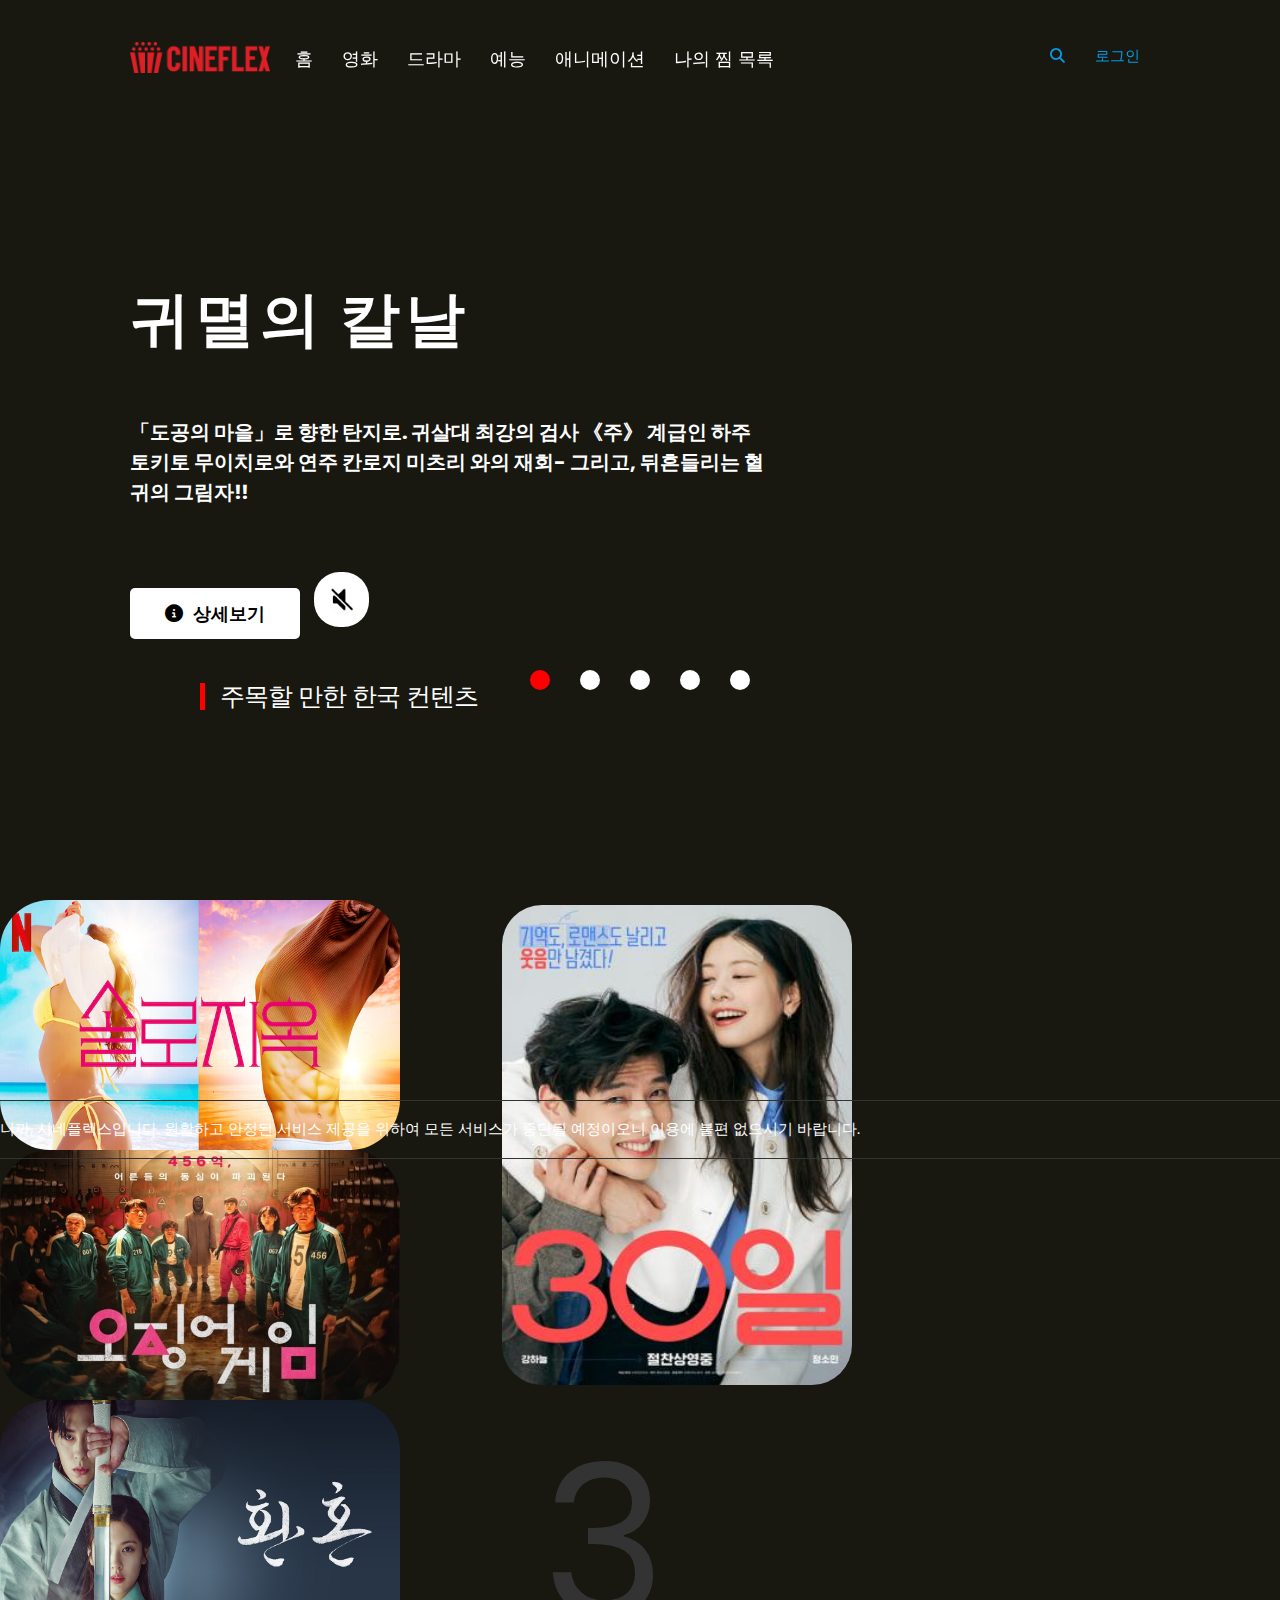
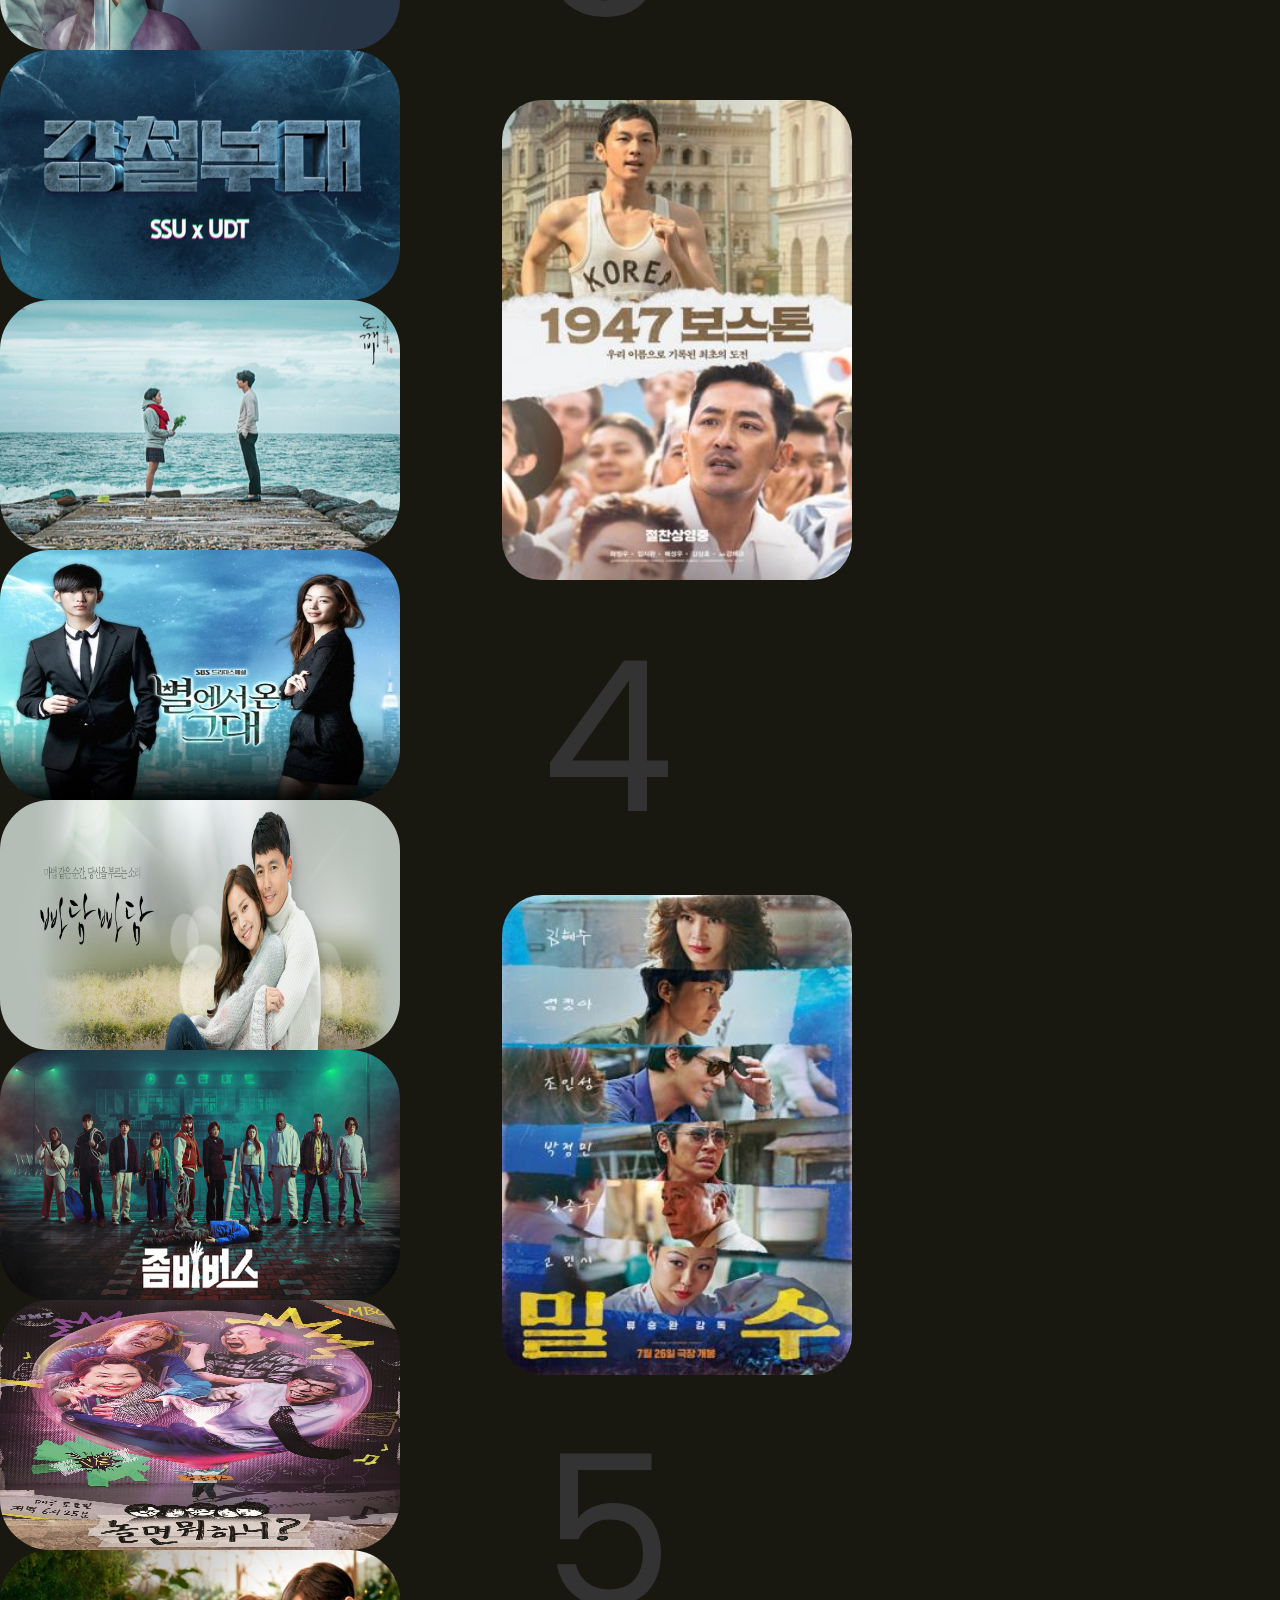
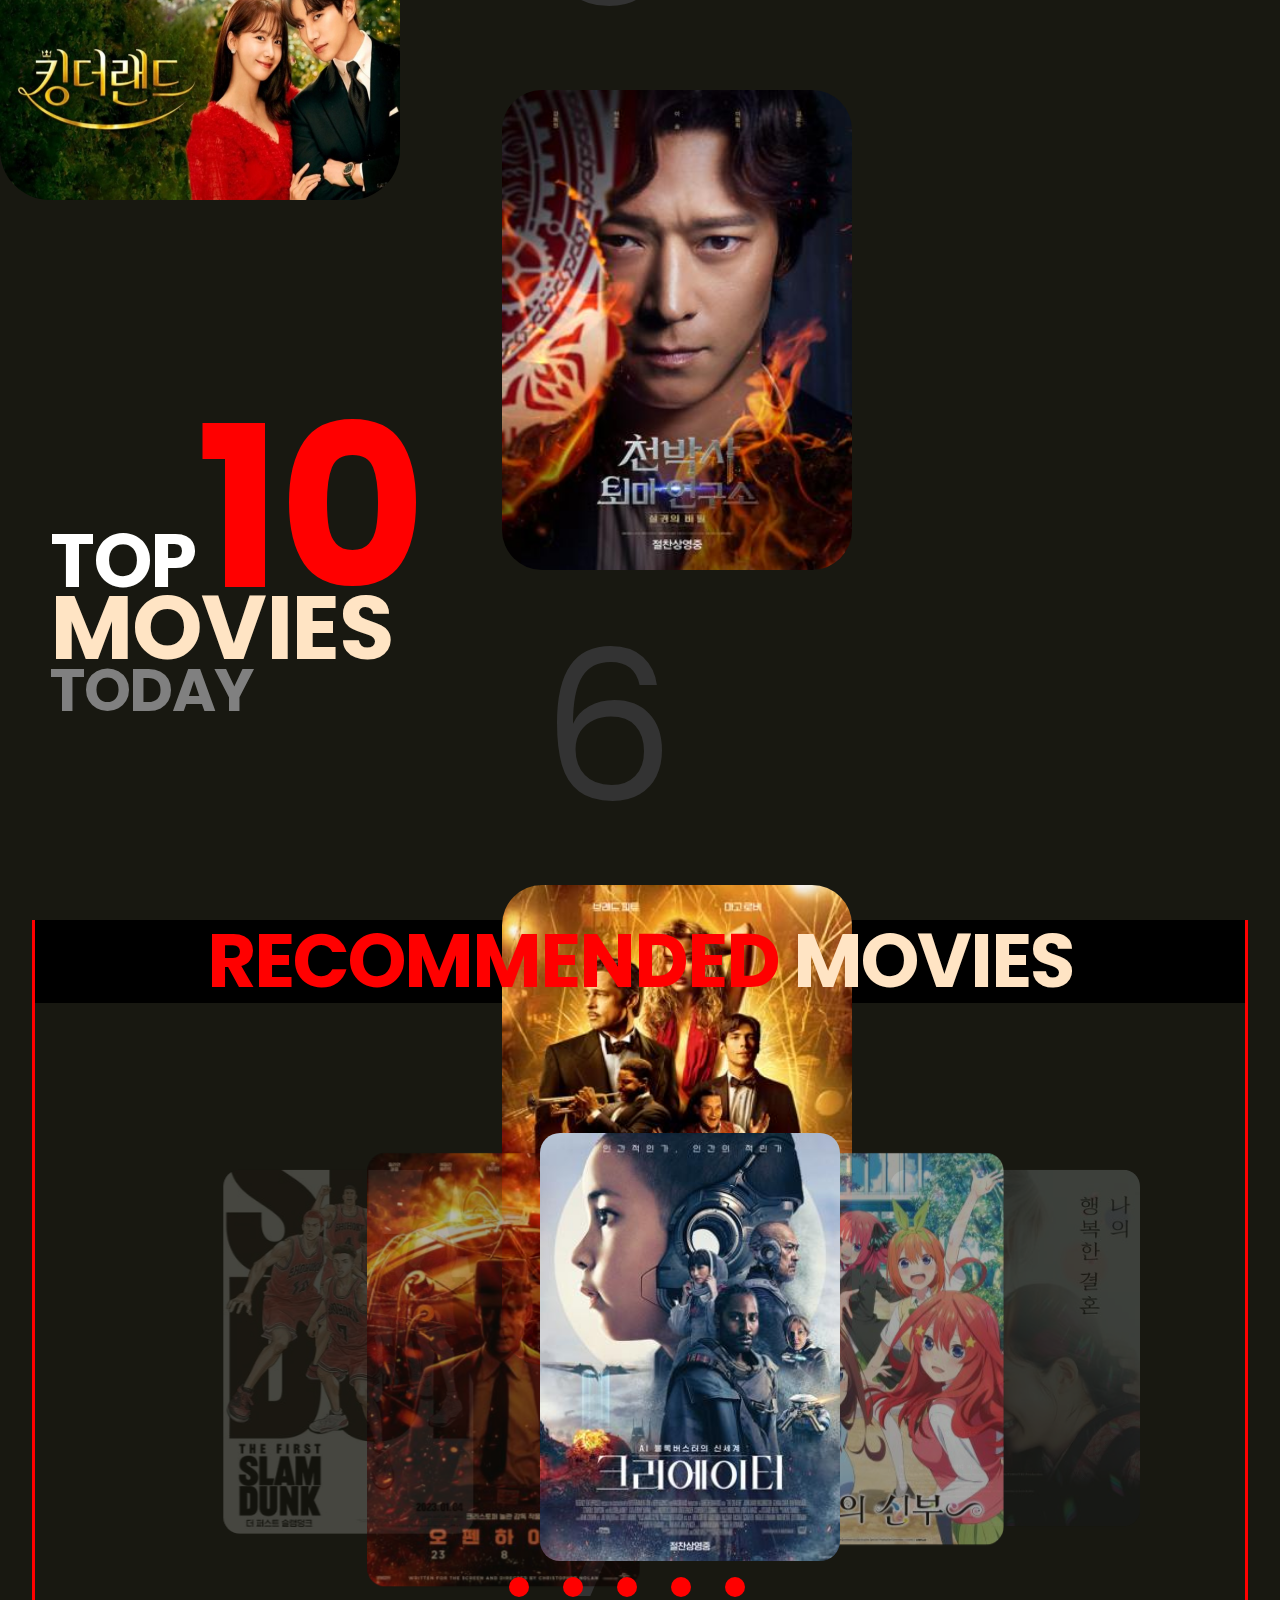
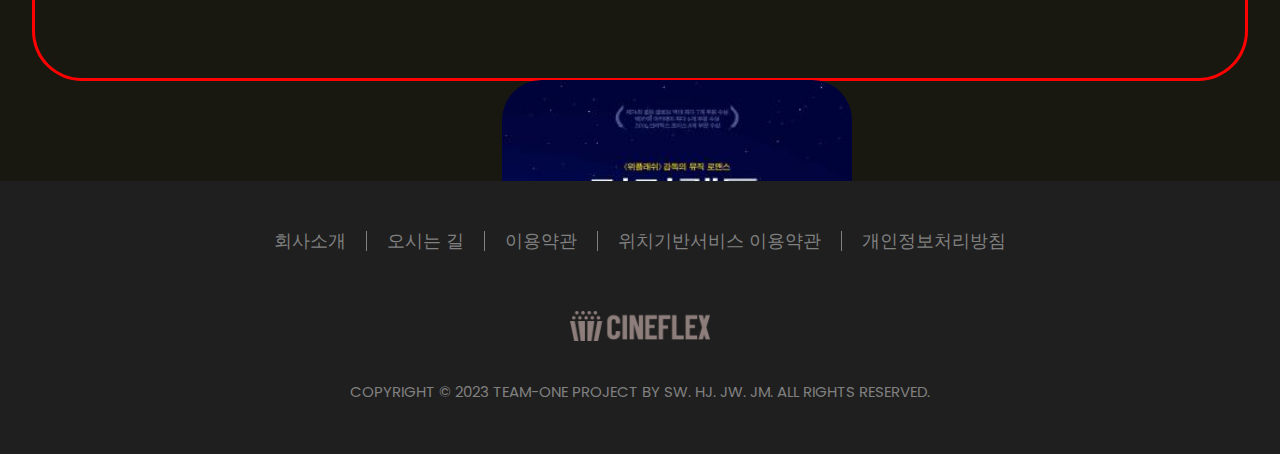
==== index.html @ b1761c96 "result" ====
<!DOCTYPE html>
<html>
  <head>
    <meta charset="UTF-8" />
    <meta name="viewport" content="width = device-width, initial-scale = 1.0" />
    <meta http-equiv="X-UA-Compatible" content="ie=edge" />
    <title>CINEFLEX</title>
    <!-- jQuery 오픈소스 -->
    <script src="./script/jquery-3.7.0.min.js"></script>
    <!-- 검색 스크립트 -->
    <script src="./script/scriptForsearch.js"></script>
    <!-- 모달창 스크립트 -->
    <script src="./script/modal.js"></script>
    <!-- 헤더 nav, video, slide 스크립트 -->
    <script src="./js/slide.js"></script>
    <!-- 찜목록 스크립트 -->
    <script src="./script/ggimpublic.js"></script>
    <!-- 로그인 스크립트 -->
    <script src="./js/login.js"></script>
    <!-- 파피콘 아이콘 -->
    <link rel="manifest" href="./json/manifest.json">
    <link rel="icon" type="image/png" sizes="16x16" href="./images/favicon/favicon-16x16.png">
    <link rel="stylesheet" href="./css/base.css" />
    <link rel="stylesheet" href="./css/layout.css" />
    <link rel="stylesheet" href="./css/header.css" />
    <link rel="stylesheet" href="./css/login.css" />
    <link rel="stylesheet" href="./css/main.css" />
    <link rel="stylesheet" href="./css/footer.css" />
    <link rel="stylesheet" href="./css/modal.css" />
    <link rel="stylesheet" href="./css/searchcss.css" />
    <link rel="stylesheet" href="./css/mobilenav.css" />

    <!-- Top 10 영화 관련 swiper 라이브러리 오픈소스 -->
    <link rel="stylesheet" href="https://cdn.jsdelivr.net/npm/swiper@10/swiper-bundle.min.css" />
    <!-- 추천영화 관련 라이브러리 오픈소스 -->
    <link rel="stylesheet" href="https://cdnjs.cloudflare.com/ajax/libs/materialize/1.0.0/css/materialize.min.css" />
    <!-- 폰트어썸 오픈소스 -->
    <link rel="stylesheet" href="https://cdnjs.cloudflare.com/ajax/libs/font-awesome/6.4.2/css/all.min.css" />
    <link rel="stylesheet" href="https://cdnjs.cloudflare.com/ajax/libs/font-awesome/6.4.2/css/fontawesome.min.css" />
    <script defer src="./js/fetch.js"></script>
    
  </head>

  <body>
    <!--// 전체 콘텐츠 시작 -->
    <div id="wrap">
      <!--// (정미작업) 로그인 시작 -->
      <div id="loginWrap">
        <div id="bgs"><!-- 콘텐츠를 가려주는 반투명용 div --></div>
        <!--// 로그인 모달창 시작 -->
        <div id="modalWrapping">
          <button class="loginClose" onClick="login_close()">X</button>
          <div id="memberLogin">
            <!--// 로그인폼 영역 시작 -->
            <form onsubmit="login(); return false">
              <fieldset>
                <img src="./images/logo.png" alt="logo" />
                <h2>Login</h2>
                <div class="input-box">
                  <span class="icon"><ion-icon name="person"></ion-icon></span>
                  <input type="text" required placeholder="" id="userId" />
                  <label for="userId">아이디를 입력하세요</label>
                </div>
                <div class="input-box">
                  <span class="icon"><ion-icon name="lock-closed"></ion-icon></span>
                  <input type="password" required placeholder="" id="userPw" />
                  <label for="userPw">비밀번호를 입력하세요</label>
                </div>
                <button type="submit">로그인</button>
              </fieldset>
            </form>
            <!-- 포그인폼 영역 종료 //-->
          </div>
          <!-- 아이콘 오픈소스 링크 -->
          <script type="module" src="https://unpkg.com/ionicons@7.1.0/dist/ionicons/ionicons.esm.js"></script>
          <script nomodule src="https://unpkg.com/ionicons@7.1.0/dist/ionicons/ionicons.js"></script>
        </div>
        <!-- 로그인 모달창 종료 //-->
      </div>
      <!-- (정미작업) 로그인 종료 //-->

      <!--// (하진작업) 헤더 영역 시작 -->
      <header style="position: fixed">
        <!--// 로고 시작 -->
        <h1 class="brand2"><img src="./images/logo.png"/></h1>
        <!--// 로고 종료 -->
        <div class="menu-btn"></div>
        <div class="navigation">
          <div class="navigation-items">
            <a href="./index.html" class="navi-item">홈</a>
            <a href="./search.html?movieClick=movie" class="navi-item">영화</a>
            <a href="./search.html?movieClick=drama" class="navi-item">드라마</a>
            <a href="./search.html?movieClick=entertainment" class="navi-item">예능</a>
            <a href="./search.html?movieClick=ani" class="navi-item">애니메이션</a>
            <a href="./ggim.html" class="my_ggimList">나의 찜 목록</a>
          </div>
          <!--// 인포 메뉴 시작 -->
          <div class="menu">
            <div class="menu-item">
              <a href="./search.html"><i class="fa-solid fa-magnifying-glass"></i></a>
            </div>
            <div class="menu-item">
              <a href="#" onClick="show()" title="로그인" id="log">로그인</a>
            </div>
          </div>
          <!--// 인포 메뉴 종료 -->
        </div>
      </header>
      <!-- (하진작업) 헤더 영역 종료 //-->

      <!--// (하진작업) 메인 영역 시작 -->
      <!-- 태블릿 이하 메인 영역 시작 -->
      <div class="p_main_index">
        <img
          src="https://image.aladin.co.kr/product/28612/10/letslook/K292835851_t13.jpg"
          alt="귀멸의 칼날"
          class="p_main_img"
        />
        <h1 class="p_main_font">귀멸의 칼날</h1>
        <a href="#" class="p_main_button1"
          ><i class="fa-solid fa-plus"></i>찜 하기</a
        >
        <a href="#" class="p_main_button2"
          ><i class="fa-solid fa-circle-info"></i>상세정보</a
        >
        <!-- 태블릿 이하 메인 영역 끝 -->
      </div>
      <section class="home">
        <div class="video-container">
          <video class="video-slide active" src="./video/video1.mp4" autoplay muted loop></video>
          <video class="video-slide" src="./video/video2.mp4" autoplay muted loop></video>
          <video class="video-slide" src="./video/video3.mp4" autoplay muted loop></video>
          <video class="video-slide" src="./video/video4.mp4" autoplay muted loop></video>
          <video class="video-slide" src="./video/video5.mp4" autoplay muted loop></video>
          <div class="content active modal_button" value="귀멸의 칼날">
            <h1>귀멸의 칼날</h1>
            <p>「도공의 마을」로 향한 탄지로. 귀살대 최강의 검사 《주》 계급인 하주 토키토 무이치로와 연주 칸로지 미츠리 와의 재회- 그리고, 뒤흔들리는 혈귀의 그림자!!</p>
            <a href="#" onClick="return false;"><i class="fa-solid fa-circle-info"></i>상세보기</a>
          </div>
          <div class="content modal_button" value="데블스플랜">
            <h1>데블스플랜</h1>
            <p>변호사, 의사, 과학 유튜버, 프로 게이머, 배우 등 다양한 직업군의 12인의 플레이어가 7일간 합숙하며 최고의 브레인을 가리는 두뇌 서바이벌 게임 예능</p>
            <a href="#" onClick="return false;"><i class="fa-solid fa-circle-info"></i>상세보기</a>
          </div>
          <div class="content modal_button" value="어벤져스 엔드게임">
            <h1>어벤져스 엔드게임</h1>
            <p>인피니티 워 이후 절반만 살아남은 지구 마지막 희망이 된 어벤져스 먼저 떠난 그들을 위해 모든 것을 걸었다! 위대한 어벤져스 운명을 바꿀 최후의 전쟁이 펼쳐진다!</p>
            <a href="#" onClick="return false;"><i class="fa-solid fa-circle-info"></i>상세보기</a>
          </div>
          <div class="content modal_button" value="너의 시간 속으로">
            <h1>너의 시간 속으로</h1>
            <p>1년 전 세상을 떠난 남자친구를 그리워하던 준희가 운명처럼 1998년으로 타임슬립해 남자친구와 똑같이 생긴 시헌과 친구 인규를 만나고 겪게 되는 미스터리 로맨스</p>
            <a href="#" onClick="return false;"><i class="fa-solid fa-circle-info"></i>상세보기</a>
          </div>
          <div class="content modal_button" value="너의 이름은">
            <h1>너의 이름은</h1>
            <p>아직 만난 적 없는 너를, 찾고 있어 천년 만에 다가오는 혜성 기적이 시작된다 도쿄에 사는 소년 ‘타키’와 시골에 사는 소녀 ‘미츠하’는 서로의 몸이 뒤바뀌는 신기한 꿈을 꾼다</p>
            <a href="#" onClick="return false;"><i class="fa-solid fa-circle-info"></i>상세보기</a>
          </div>
          <div class="slider-navigation">
            <div class="nav-btn active"></div>
            <div class="nav-btn"></div>
            <div class="nav-btn"></div>
            <div class="nav-btn"></div>
            <div class="nav-btn"></div>
          </div>
        </div>
      </section>
      <!-- 헤더 하단 콘텐츠 소개 슬라이드 영역 추가 10-18 by HJ -->
      <div class="K_title"><h5>주목할 만한 한국 컨텐츠</h5></div>
      <swiper-container class="mySwipers" slides-per-view="4" centered-slides="true" space-between="50" pagination="true" pagination-type="fraction" navigation="true">
        <swiper-slide class="another-slide modal_button" value="솔로지옥"
          ><a href="#" onClick="return false;"><img src="./images/slide1.jpg" alt="koreanContents" class="kcontents modal_button" /></a
        ></swiper-slide>
        <swiper-slide class="another-slide modal_button" value="오징어 게임"
          ><a href="#" onClick="return false;"><img src="./images/slide2.jpg" alt="koreanContents" class="kcontents modal_button" /></a
        ></swiper-slide>
        <swiper-slide class="another-slide modal_button" value="환혼"
          ><a href="#" onClick="return false;"><img src="./images/slide3.jpg" alt="koreanContents" class="kcontents modal_button" /></a
        ></swiper-slide>
        <swiper-slide class="another-slide modal_button" value="강철부대"
          ><a href="#" onClick="return false;"><img src="./images/slide4.jpg" alt="koreanContents" class="kcontents modal_button" /></a
        ></swiper-slide>
        <swiper-slide class="another-slide modal_button" value="도깨비"
          ><a href="#" onClick="return false;"><img src="./images/slide5.jpg" alt="koreanContents" class="kcontents modal_button" /></a
        ></swiper-slide>
        <swiper-slide class="another-slide modal_button" value="별에서 온 그대"
          ><a href="#" onClick="return false;"><img src="./images/slide6.jpg" alt="koreanContents" class="kcontents modal_button" /></a
        ></swiper-slide>
        <swiper-slide class="another-slide modal_button" value="빠담빠담"
          ><a href="#" onClick="return false;"><img src="./images/slide7.png" alt="koreanContents" class="kcontents modal_button" /></a
        ></swiper-slide>
        <swiper-slide class="another-slide modal_button" value="좀비버스"
          ><a href="#" onClick="return false;"><img src="./images/slide8.jpg" alt="koreanContents" class="kcontents modal_button" /></a
        ></swiper-slide>
        <swiper-slide class="another-slide modal_button" value="놀면 뭐하니?"
          ><a href="#" onClick="return false;"><img src="./images/slide9.jpg" alt="koreanContents" class="kcontents modal_button" /></a
        ></swiper-slide>
        <swiper-slide class="another-slide modal_button" value="킹더랜드"
          ><a href="#" onClick="return false;"><img src="./images/slide10.jpg" alt="koreanContents" class="kcontents modal_button" /></a
        ></swiper-slide>
      </swiper-container>
      <script src="https://cdn.jsdelivr.net/npm/swiper@10/swiper-element-bundle.min.js"></script>
      <!-- (하진작업) 메인 영역 종료 //-->

      <!--// (정미작업) 롤링 뉴스 영역 시작 -->
      <div id="article">
        <p class="para" id="para1">
          <span>안녕하십니까, 시네플렉스입니다. 원활하고 안정된 서비스 제공을 위하여 모든 서비스가 중단될 예정이오니 이용에 불편 없으시기 바랍니다.</a>
        </p>
      </div>
      <script src="./js/article.js"></script>
      <!--// (정미작업) 롤링 뉴스 영역 종료 -->
      
      <div id="contents">
        <!--// (정미작업) Top 10 영화 영역 시작 -->
        <div id="top_title">
          <p>TOP<span>10</span></p>
          <p>MOVIES</p>
          <p>TODAY</p>
        </div>
        <swiper-container class="mySwiper" slides-per-view="3" autoplay-delay="3000">
          <span>1</span><swiper-slide class="topten1"></swiper-slide>  
          <span>2</span><swiper-slide class="topten2"></swiper-slide>  
          <span>3</span><swiper-slide class="topten3"></swiper-slide>  
          <span>4</span><swiper-slide class="topten4"></swiper-slide>  
          <span>5</span><swiper-slide class="topten5"></swiper-slide>  
          <span>6</span><swiper-slide class="topten6"></swiper-slide>  
          <span>7</span><swiper-slide class="topten7"></swiper-slide>  
          <span>8</span><swiper-slide class="topten8"></swiper-slide>  
          <span>9</span><swiper-slide class="topten9"></swiper-slide>  
          <span>10</span><swiper-slide class="topten10"></swiper-slide>
          <swiper-slide></swiper-slide> 
        </swiper-container>
        <!--//Top 10 영화 스크립트 링크 시작 -->
        <script src="https://cdn.jsdelivr.net/npm/swiper@10/swiper-bundle.min.js"></script>
        <script src="https://cdn.jsdelivr.net/npm/swiper@10/swiper-element-bundle.min.js"></script>
        <!--Top 10 영화 스크립트 링크 종료 //-->
      </div>
      <div id="clear"></div>
      <!-- (정미작업) Top 10 영화 영역 종료 //-->


      <!-- ------------------------------------------------------------모달시작  10-19 추가--------------------------------------------->

      <div id="modal_bg">
        <div id="modalWrap">
          <!--모달 렙 -->
          <!-- 모달 x버튼 -->
          <button class="modal_close">X</button>

          <div id="modaled_info">
            <!-- 해당하는 모달창    -->
          </div>

          <div id="info_list_wrap">
            <!-- 리스트  -->
            <ul id="info_list">
              <li><button value="1">회차</button></li>
              <li><button value="2">코맨트</button></li>
              <li><button value="3">관련 콘텐츠</button></li>
            </ul>
            <div class="clear"></div>
          </div>

          <!-------------------------------- 클릭하면 보여지는 색션들 ----------------------------->

          <div id="movieRoundList_wrap" class="modal_section">
            <!-- 동적으로 보여질 회차  classs는 movieRondList-->
            <div class="movieRondList"></div>
          </div>

          <div id="ipb" class="modal_section">
            <!-- 코맨트창 -->
            <div id="commentSection"></div>
            <div id="modalInputBox">
              <input type="text" id="commentInput" placeholder="감상평을 남겨주세요." class="input" />
              <button class="ipBtn" onclick="addComment()">입력</button>
            </div>
          </div>

          <div id="rel_contents" class="modal_section">
            <!-- 관련 콘텐츠추가 -->
          </div>

          <div class="clear"></div>
          <!-- <div id="plus_wrap"><button id="plus_button">v</button></div> -->
        </div>
        <!----------------------------- 클릭하면 보여지는 색션들 ----------------------------->
      </div>

      <!--------------------------------------------------------------------- 모달끝 -------------------------------------------->



      <!--// (정미작업) 추천영화 영역 시작 -->
      <div id="contents2">
        <div id="recomm">
          <div id="recommWrap">
            <h1>RECOMMENDED <span>MOVIES</span></h1>
            <div class="carousel">
              <a class="carousel-item modal_button" href="#" onClick="return false;" value="크리에이터" ><img src="./images/contents/top15.jpg" alt="recommended01" /></a>
              <a class="carousel-item modal_button" href="#" onClick="return false;" value="5등의 신부"><img src="./images/contents/top12.jpg" alt="recommended02" /></a>
              <a class="carousel-item modal_button" href="#" onClick="return false;" value="나의 행복한 결혼식"><img src="./images/contents/top13.jpg" alt="recommended03" /></a>
              <a class="carousel-item modal_button" href="#" onClick="return false;" value="슬램 덩크"><img src="./images/contents/top14.jpg" alt="recommended04" /></a>
              <a class="carousel-item modal_button" href="#" onClick="return false;" value="오펜하이머"><img src="./images/contents/top30.jpg" alt="recommended05" /></a>
            </div>
          </div>
        </div>
        <!--// 추천영화 스크립트 링크 시작 -->
        <script src="https://cdnjs.cloudflare.com/ajax/libs/jquery/3.7.1/jquery.min.js"></script>
        <script src="https://cdnjs.cloudflare.com/ajax/libs/materialize/1.0.0/js/materialize.min.js"></script>
        <script src="./js/carousel.js"></script>
        <!-- (정미작업) 추천영화 영역 종료 //-->
      </div>

      <!--// (정미작업) 푸터 영역 시작 -->
      <footer>
        <div>
          <ul>
            <li><a href="./companyinfo.html">회사소개</a></li>
            <li><a href="./map.html">오시는 길</a></li>
            <li><a href="./terms.html">이용약관</a></li>
            <li><a href="./lcinfo.html">위치기반서비스 이용약관</a></li>
            <li><a href="./privacy.html">개인정보처리방침</a></li>
            <li><a href="./sitemap.html">사이트맵</a></li>
          </ul>
        </div>
        <h1><img src="./images/logo_g.png" alt="logo" class="logo_g" /></h1>
        <p class="copyright">COPYRIGHT &copy; 2023 TEAM-ONE PROJECT BY SW. HJ. JW. JM. ALL RIGHTS RESERVED.</p>
      </footer>
      <!-- (정미작업) 푸터 영역 종료 //-->
    </div>
    <!-- // 전체 콘텐츠 종료 -->
    <!-- 모바일 네비 -->
    <div id="mobile_nav_wrap">
      <ul>
        <li><a href="./search.html?movieClick=movie">영화</a></li>
        <li><a href="./search.html?movieClick=drama">드라마</a></li>
        <li>
          <a href="./index.html"><i class="fa-solid fa-house"></i></a>
        </li>
        <li><a href="./search.html?movieClick=ani">애니메이션</a></li>
        <li><a href="./search.html?movieClick=entertaiment">예능</a></li>
      </ul>
      <div class="m_clear"></div>
    </div>
    <!-- 모바일 네비 -->

  </body>
</html>
---- css/base.css ----
/*############################################################
* 기본 css
* @author TEAM-ONE BY 정미
* 2023.10.11 ~
############################################################*/

/*여백초기화*/
* {
  margin: 0;
  padding: 0;
}

/*기본불릿없앰*/
ul li,
ol li {
  list-style: none;
}

/*폼관련스타일*/
fieldset {
  border: none 0;
}

legend {
  display: none;
}

/*기본스타일*/
body {
  font-size: 15px;
  font-family: Verdana, Geneva, Tahoma, sans-serif;
  background-color: #181811;
  color: white;
  overflow-x: hidden; /* 10.19 수정 (index 주목할 만한 한국 콘텐츠 스크롤 생기는 것 x */
}

a,
a:hover,
a:visited,
a:active {
  text-decoration: none;
  color: white;
}
---- css/layout.css ----
/*############################################################
* 레이아웃 css
* @author TEAM-ONE BY 정미
* 2023.10.11 ~
############################################################*/
@media (max-width: 399px) {
  div#wrap {
    display: block;
    width: 100%;
    overflow: hidden;
  }

  div#wrap header {
    display: flex;
    justify-content: space-between;
    align-items: center;
  }

  /* Article 영역 (롤링 뉴스) */
  div#wrap div#article {
    display: none;
  }
  /*  div#wrap div#article {
    position: absolute;
    top: 1100px;
    width: 100%;
    border-top: 1px solid #333;
    border-bottom: 1px solid #333;
    padding: 17px 15px;
    overflow: hidden;
  }
  div#wrap div#article .para {
    white-space: nowrap;
    clear: both;
    float: left;
  }

  div#wrap div#article .para a,
  a.articale_link {
    padding-top: 25px;
    padding-bottom: 5px;
    text-decoration: none;
    font-size: 1.5em;
  }
  div#wrap div#article span {
    color: #fff;
  } */

  /** Contents 영역 **/
  /* top 10 movie 영역 */
  /*   div#wrap div#contents {
    display: flex;
    justify-content: space-between;
    align-items: center;
    max-height: 300px;
  } */
  div#wrap div#contents {
    display: none;
  }

  /** Footer 영역(전체) **/
  div#wrap footer {
    position: relative;
    width: 100%;
    height: auto;
    padding: 20px;
    margin-top: 20px;
    background-color: #1f1f1f;
    text-align: center;
  }

  /* search.html 푸터 영역 */
  div#wrap footer.search {
    position: relative;
    width: 100%;
    height: auto;
    padding: 30px;
    margin-top: 0px;
    background-color: #1f1f1f;
    text-align: center;
  }
}
@media (min-width: 400px) and (max-width: 767px) {
  div#wrap {
    display: block;
    width: 100%;
    overflow: hidden;
  }

  div#wrap header {
    display: flex;
    justify-content: space-between;
    align-items: center;
  }

  /* Article 영역 (롤링 뉴스) */
  div#wrap div#article {
    display: none;
  }

  /* div#wrap div#article {
    position: absolute;
    top: 1100px;
    width: 100%;
    border-top: 1px solid #333;
    border-bottom: 1px solid #333;
    padding: 17px 15px;
    overflow: hidden;
  }
  div#wrap div#article .para {
    white-space: nowrap;
    clear: both;
    float: left;
  }

  div#wrap div#article .para a,
  a.articale_link {
    padding-top: 25px;
    padding-bottom: 5px;
    text-decoration: none;
    font-size: 1.5em;
  }
  div#wrap div#article span {
    color: #fff;
  } */

  /** Contents 영역 **/
  /* top 10 movie 영역 */
  div#wrap div#contents {
    display: flex;
    justify-content: space-between;
    align-items: center;
    max-height: 400px;
  }

  /** Footer 영역(전체) **/
  div#wrap footer {
    position: relative;
    width: 100%;
    height: auto;
    padding: 20px;
    margin-top: 30px;
    background-color: #1f1f1f;
    text-align: center;
  }

  /* search.html 푸터 영역 */
  div#wrap footer.search {
    position: relative;
    width: 100%;
    height: auto;
    padding: 50px;
    margin-top: 0px;
    background-color: #1f1f1f;
    text-align: center;
  }
}
@media (min-width: 768px) {
  div#wrap {
    display: block;
    width: 100%;
    overflow: hidden;
  }

  div#wrap header {
    display: flex;
    justify-content: space-between;
    align-items: center;
  }

  /* Article 영역 (롤링 뉴스) */
  div#wrap div#article {
    position: absolute;
    top: 1100px;
    width: 100%;
    border-top: 1px solid #333;
    border-bottom: 1px solid #333;
    padding: 17px 15px;
    overflow: hidden;
  }
  div#wrap div#article .para {
    white-space: nowrap;
    clear: both;
    float: left;
  }

  div#wrap div#article .para a,
  a.articale_link {
    padding-top: 25px;
    padding-bottom: 5px;
    text-decoration: none;
    font-size: 1.5em;
  }
  div#wrap div#article span {
    color: #fff;
  }

  /** Contents 영역 **/
  /* top 10 movie 영역 */
  div#wrap div#contents {
    display: flex;
    justify-content: space-between;
    align-items: center;
    margin-top: 120px;
    max-height: 500px;
  }

  /** Footer 영역(전체) **/
  div#wrap footer {
    position: relative;
    width: 100%;
    height: auto;
    padding: 50px;
    margin-top: 80px;
    background-color: #1f1f1f;
    text-align: center;
  }

  /* search.html 푸터 영역 */
  div#wrap footer.search {
    position: relative;
    width: 100%;
    height: auto;
    padding: 50px;
    margin-top: 0px;
    background-color: #1f1f1f;
    text-align: center;
  }
}

@media (min-width: 1024px) {
  div#wrap {
    display: block;
    width: 100%;
    overflow: hidden;
  }

  div#wrap header {
    display: flex;
    justify-content: space-between;
    align-items: center;
  }

  /* Article 영역 (롤링 뉴스) */
  div#wrap div#article {
    position: absolute;
    top: 1100px;
    width: 100%;
    border-top: 1px solid #333;
    border-bottom: 1px solid #333;
    padding: 17px 15px;
    overflow: hidden;
  }
  div#wrap div#article .para {
    white-space: nowrap;
    clear: both;
    float: left;
  }

  div#wrap div#article .para a,
  a.articale_link {
    padding-top: 25px;
    padding-bottom: 5px;
    text-decoration: none;
    font-size: 1.5em;
  }
  div#wrap div#article span {
    color: #fff;
  }

  /** Contents 영역 **/
  /* top 10 movie 영역 */
  div#wrap div#contents {
    display: flex;
    justify-content: space-between;
    align-items: center;
  }

  /** Footer 영역(전체) **/
  div#wrap footer {
    position: relative;
    width: 100%;
    height: auto;
    padding: 50px;
    margin-top: 80px;
    background-color: #1f1f1f;
    text-align: center;
  }

  /* search.html 푸터 영역 */
  div#wrap footer.search {
    position: relative;
    width: 100%;
    height: auto;
    padding: 50px;
    margin-top: 0px;
    background-color: #1f1f1f;
    text-align: center;
  }
}
---- css/header.css ----
/*############################################################
* 헤더 css
* @author TEAM-ONE BY 하진
* 2023.10.11 ~
############################################################*/
@import url("https://fonts.googleapis.com/css2?family=Poppins&display=swap");
@media (max-width: 399px) {
  * {
    font-family: "Poppins", sans-serif;
  }

  header {
    z-index: 999; /* 정미 수정 */
    position: absolute;
    top: 0;
    left: 0;
    width: 100%;
    display: flex;
    justify-content: flex-start;
    align-items: center;
    padding: 0 10px;
    /* padding: 0px 200px; 정미 수정 */
    transition: 0.5s ease;
  }

  /* header .brand {
    color: crimson;
    font-size: 1.8em;
    font-weight: 700;
    text-transform: uppercase;
    text-decoration: none;
  } */

  /* 로고 */
  header h1.brand2 {
    width: 140px;
    height: auto;
  }
  header img {
    width: 140px;
    height: auto;
    margin-bottom: 20px;
  }

  header .brand2,
  header .navigation {
    display: flex;
  }
  header .navigation {
    position: relative;
    right: 0;
    flex-grow: 1;
  }
  header .navigation .navigation-items a {
    position: relative;
    color: white;
    font-size: 1.2em; /* 정미 수정 */
    font-weight: 500;
    text-decoration: none;
    margin-left: 20px;
    transition: 0.3s ease;
  }
  .navi-item {
    display: none;
  }
  header .navigation .navigation-items a:before {
    content: "";
    position: absolute;
    background: red;
    width: 0;
    height: 2px;
    bottom: -4px; /* 정미 수정 */
    left: 0;
    transition: 0.3s ease;
  }
  header .navigation .navigation-items a:hover:before {
    width: 100%;
  }
  .menu {
    display: flex;
    color: white;
    margin-left: auto;
  }

  .menu-item {
    padding: 0 5px;
  }
  /* section {
    padding: 100px 200px; // 10.18 신규 소스에서 삭제 됨(하진 수정)
  } */

  /* 메인 영상 영역 */
  .home {
    position: relative;
    width: 100%;
    min-height: 100vh;
    display: none;
    justify-content: center;
    flex-direction: column;
    background: #181811;
  }

  .home .content {
    /*10-19 수정 by HJ */
    position: absolute;
    z-index: 888;
    color: white;
    width: 70%;
    padding: 0 200px;
    top: 150px;
    display: none;
  }
  .home .content.active {
    display: block;
  }
  .home .content h1 {
    font-size: 4em;
    font-weight: 900;
    text-transform: uppercase;
    letter-spacing: 5px;
    line-height: 75px;
    margin-bottom: 40px;
  }
  .home .content p {
    margin-bottom: 65px;
    font-size: 20px;
    font-weight: 700;
  }
  /* 상세보기 */
  .home .content a {
    position: relative; /* 10-23 하진 수정 포지션 추가 */
    vertical-align: middle;
    background: white;
    padding: 13px 35px;
    color: black;
    font-size: 1.2em; /* 정미 수정 */
    font-weight: 900;
    text-decoration: none;
    border-radius: 5px;
    text-align: center;
    align-items: center;
    top: -9px; /* 10-23 하진 수정 탑 위치 조정 추가*/
  }
  i {
    margin-right: 10px;
    align-items: center;
  }
  .home video {
    z-index: 000;
    position: absolute;
    top: 0;
    left: 0;
    width: 100%;
    object-fit: cover;
  }
  .slider-navigation {
    z-index: 888;
    width: 100%;
    position: relative;
    display: flex;
    justify-content: center;
    align-items: center;
    transform: translateY(80px);
    margin-bottom: 12px;
    bottom: -500px; /* 정미 수정 (10-20 하진 추가)*/
  }
  .slider-navigation .nav-btn {
    width: 20px; /* 정미 수정 */
    height: 20px; /* 정미 수정 */
    background: white;
    border-radius: 50%;
    cursor: pointer;
    box-shadow: 0 0 2px rbga(255, 255, 255, 0.5);
    transition: 0.3s ease;
  }
  .slider-navigation .nav-btn.active {
    background: red; /* 정미 수정 */
  }
  .slider-navigation .nav-btn:not(:last-child) {
    margin-right: 30px; /* 정미 수정 */
  }
  .slider-navigation .nav-btn:hover {
    transform: scale(1.5); /* 정미 수정 */
  }
  .video-slide {
    position: absolute;
    width: 100%;
    display: none;
  }
  .video-slide.active {
    transition: 2s ease;
    display: block;
  }

  /* 헤더 하단 슬라이드 영역 추가 10-18 by HJ*/
  .K_title h5 {
    /*10-19 수정 by HJ */
    display: none;
    position: absolute;
    z-index: 99;
    color: #fff;
    letter-spacing: -1px;
    width: 100%;
    font-weight: 700px;
    border-left: 5px solid red;
    padding-left: 15px;
    width: 300px;
    left: 200px;
    bottom: 180px; /* 정미 수정 */
    display: none;
  }
  swiper-container.mySwipers {
    /*10-19 수정 by HJ */
    width: 100%;
    height: 250px;
    margin: 0px auto;
    bottom: 0px;
    display: none;
  }

  swiper-container.mySwipers swiper-slide.another-slide {
    text-align: center;
    font-size: 18px;
    height: 250px !important;
    display: flex;
    justify-content: center;
    align-items: center;
    border-radius: 40px;
  }

  swiper-container.mySwipers swiper-slide a,
  swiper-slide img.kcontents {
    display: block;
    width: 100%;
    height: 100%;
    object-fit: fill;
    border-radius: 50px;
  }

  /* video container 추가 10-20 */
  .video-container {
    position: relative;
    overflow: hidden;
    width: 100%;
    margin: 0;
    padding: 0;
  }

  .video-container::after {
    content: "";
    position: absolute;
    bottom: 0;
    left: 0;
    width: 100%;
    height: 10%;
    background: linear-gradient(
      to top,
      rgba(24, 24, 17, 1) 0%,
      rgba(24, 24, 17, 0) 100%
    );
  }

  .video-slide {
    position: absolute;
    width: 100%;
  }
  /* 반응형 폰사이즈 용 메인 css */

  .p_main_index {
    box-sizing: border-box;
    position: relative;
    text-align: center;
    border: 0px solid black;
  }
  .p_main_img {
    width: 100%;
  }
  .p_main_font {
    position: absolute;
    bottom: 19%;
    color: white;
    left: 50%;
    transform: translateX(-50%);
  }
  .p_main_button1 {
    position: absolute;
    border: none;
    bottom: 50px;
    left: 15%;
    background-color: white;
    color: black;
    font-weight: 900;
    text-decoration: none;
    padding: 7px;
    border-radius: 5px;
  }
  .p_main_button2 {
    position: absolute;
    border: none;
    bottom: 50px;
    right: 15%;
    background-color: white;
    color: black;
    font-weight: 900;
    text-decoration: none;
    padding: 7px;
    border-radius: 5px;
  }
  .p_main_index::after {
    content: "";
    position: absolute;
    bottom: 0;
    left: 0;
    width: 100%;
    height: 10%;
    background: linear-gradient(
      to top,
      rgba(24, 24, 17, 1) 0%,
      rgba(24, 24, 17, 0) 100%
    );
  }
}
@media (min-width: 400px) and (max-width: 767px) {
  * {
    font-family: "Poppins", sans-serif;
  }

  header {
    z-index: 999; /* 정미 수정 */
    position: absolute;
    top: 0;
    left: 0;
    width: 100%;
    display: flex;
    justify-content: flex-start;
    align-items: center;
    padding: 0 10px;
    /* padding: 0px 200px; 정미 수정 */
    transition: 0.5s ease;
  }

  /* header .brand {
    color: crimson;
    font-size: 1.8em;
    font-weight: 700;
    text-transform: uppercase;
    text-decoration: none;
  } */

  /* 로고 */
  header h1.brand2 {
    width: 140px;
    height: auto;
  }
  header img {
    width: 140px;
    height: auto;
    margin-bottom: 20px;
  }

  header .brand2,
  header .navigation {
    display: flex;
  }
  header .navigation {
    position: relative;
    right: 0;
    flex-grow: 1;
  }
  header .navigation .navigation-items a {
    position: relative;
    color: white;
    font-size: 1.2em; /* 정미 수정 */
    font-weight: 500;
    text-decoration: none;
    margin-left: 30px;
    transition: 0.3s ease;
  }
  .navi-item {
    display: none;
  }
  header .navigation .navigation-items a:before {
    content: "";
    position: absolute;
    background: red;
    width: 0;
    height: 2px;
    bottom: -4px; /* 정미 수정 */
    left: 0;
    transition: 0.3s ease;
  }
  header .navigation .navigation-items a:hover:before {
    width: 100%;
  }
  .menu {
    display: flex;
    color: white;
    margin-left: auto;
  }

  .menu-item {
    padding: 0 10px;
  }
  /* section {
    padding: 100px 200px; // 10.18 신규 소스에서 삭제 됨(하진 수정)
  } */

  /* 메인 영상 영역 */
  .home {
    position: relative;
    width: 100%;
    min-height: 100vh;
    display: none;
    justify-content: center;
    flex-direction: column;
    background: #181811;
  }

  .home .content {
    /*10-19 수정 by HJ */
    position: absolute;
    z-index: 888;
    color: white;
    width: 70%;
    padding: 0 200px;
    top: 150px;
    display: none;
  }
  .home .content.active {
    display: block;
  }
  .home .content h1 {
    font-size: 4em;
    font-weight: 900;
    text-transform: uppercase;
    letter-spacing: 5px;
    line-height: 75px;
    margin-bottom: 40px;
  }
  .home .content p {
    margin-bottom: 65px;
    font-size: 20px;
    font-weight: 700;
  }
  /* 상세보기 */
  .home .content a {
    position: relative; /* 10-23 하진 수정 포지션 추가 */
    vertical-align: middle;
    background: white;
    padding: 13px 35px;
    color: black;
    font-size: 1.2em; /* 정미 수정 */
    font-weight: 900;
    text-decoration: none;
    border-radius: 5px;
    text-align: center;
    align-items: center;
    top: -9px; /* 10-23 하진 수정 탑 위치 조정 추가*/
  }
  i {
    margin-right: 10px;
    align-items: center;
  }
  .home video {
    z-index: 000;
    position: absolute;
    top: 0;
    left: 0;
    width: 100%;
    object-fit: cover;
  }
  .slider-navigation {
    z-index: 888;
    width: 100%;
    position: relative;
    display: flex;
    justify-content: center;
    align-items: center;
    transform: translateY(80px);
    margin-bottom: 12px;
    bottom: -500px; /* 정미 수정 (10-20 하진 추가)*/
  }
  .slider-navigation .nav-btn {
    width: 20px; /* 정미 수정 */
    height: 20px; /* 정미 수정 */
    background: white;
    border-radius: 50%;
    cursor: pointer;
    box-shadow: 0 0 2px rbga(255, 255, 255, 0.5);
    transition: 0.3s ease;
  }
  .slider-navigation .nav-btn.active {
    background: red; /* 정미 수정 */
  }
  .slider-navigation .nav-btn:not(:last-child) {
    margin-right: 30px; /* 정미 수정 */
  }
  .slider-navigation .nav-btn:hover {
    transform: scale(1.5); /* 정미 수정 */
  }
  .video-slide {
    position: absolute;
    width: 100%;
    display: none;
  }
  .video-slide.active {
    transition: 2s ease;
    display: block;
  }

  /* 헤더 하단 슬라이드 영역 추가 10-18 by HJ*/
  .K_title h5 {
    /*10-19 수정 by HJ */
    display: none;
    position: absolute;
    z-index: 99;
    color: #fff;
    letter-spacing: -1px;
    width: 100%;
    font-weight: 700px;
    border-left: 5px solid red;
    padding-left: 15px;
    width: 300px;
    left: 200px;
    bottom: 180px; /* 정미 수정 */
    display: none;
  }
  swiper-container.mySwipers {
    /*10-19 수정 by HJ */
    width: 100%;
    height: 250px;
    margin: 0px auto;
    bottom: -50px;
    display: none;
  }

  swiper-container.mySwipers swiper-slide.another-slide {
    text-align: center;
    font-size: 18px;
    height: 250px !important;
    display: flex;
    justify-content: center;
    align-items: center;
    border-radius: 40px;
  }

  swiper-container.mySwipers swiper-slide a,
  swiper-slide img.kcontents {
    display: block;
    width: 100%;
    height: 100%;
    object-fit: fill;
    border-radius: 50px;
  }

  /* video container 추가 10-20 */
  .video-container {
    position: relative;
    overflow: hidden;
    width: 100%;
    margin: 0;
    padding: 0;
  }

  .video-container::after {
    content: "";
    position: absolute;
    bottom: 0;
    left: 0;
    width: 100%;
    height: 10%;
    background: linear-gradient(
      to top,
      rgba(24, 24, 17, 1) 0%,
      rgba(24, 24, 17, 0) 100%
    );
  }

  .video-slide {
    position: absolute;
    width: 100%;
  }
  /* 반응형 폰사이즈 용 메인 css */

  .p_main_index {
    box-sizing: border-box;
    position: relative;
    text-align: center;
    border: 0px solid black;
    display: block;
  }
  .p_main_img {
    width: 100%;
  }
  .p_main_font {
    position: absolute;
    bottom: 19%;
    color: white;
    left: 50%;
    transform: translateX(-50%);
  }
  .p_main_button1 {
    position: absolute;
    border: none;
    bottom: 50px;
    left: 15%;
    background-color: white;
    color: black;
    font-weight: 900;
    text-decoration: none;
    padding: 7px;
    border-radius: 5px;
  }
  .p_main_button2 {
    position: absolute;
    border: none;
    bottom: 50px;
    right: 15%;
    background-color: white;
    color: black;
    font-weight: 900;
    text-decoration: none;
    padding: 7px;
    border-radius: 5px;
  }
  .p_main_index::after {
    content: "";
    position: absolute;
    bottom: 0;
    left: 0;
    width: 100%;
    height: 10%;
    background: linear-gradient(
      to top,
      rgba(24, 24, 17, 1) 0%,
      rgba(24, 24, 17, 0) 100%
    );
  }
}
@media (min-width: 768px) and (max-width: 1023px) {
  * {
    font-family: "Poppins", sans-serif;
  }

  header {
    z-index: 999; /* 정미 수정 */
    position: absolute;
    top: 0;
    left: 0;
    width: 100%;
    display: flex;
    justify-content: flex-start;
    align-items: center;
    padding: 0 10px;
    /* padding: 0px 200px; 정미 수정 */
    transition: 0.5s ease;
  }

  /* header .brand {
  color: crimson;
  font-size: 1.8em;
  font-weight: 700;
  text-transform: uppercase;
  text-decoration: none;
} */

  /* 로고 */
  header h1.brand2 {
    width: 140px;
    height: auto;
  }
  header img {
    width: 140px;
    height: auto;
    margin-bottom: 20px;
  }

  header .brand2,
  header .navigation {
    display: flex;
  }
  header .navigation {
    position: relative;
    right: 0;
    flex-grow: 1;
  }
  header .navigation .navigation-items a {
    position: relative;
    color: white;
    font-size: 1.2em; /* 정미 수정 */
    font-weight: 500;
    text-decoration: none;
    margin-left: 15px;
    transition: 0.3s ease;
  }
  header .navigation .navigation-items a:before {
    content: "";
    position: absolute;
    background: red;
    width: 0;
    height: 2px;
    bottom: -4px; /* 정미 수정 */
    left: 0;
    transition: 0.3s ease;
  }
  header .navigation .navigation-items a:hover:before {
    width: 100%;
  }
  .menu {
    display: flex;
    color: white;
    margin-left: auto;
  }

  .menu-item {
    padding: 0 10px;
  }
  /* section {
  padding: 100px 200px; // 10.18 신규 소스에서 삭제 됨(하진 수정)
} */

  /* 메인 영상 영역 */
  .home {
    position: relative;
    width: 100%;
    min-height: 100vh;
    display: none;
    justify-content: center;
    flex-direction: column;
    background: #181811;
  }

  .home .content {
    /*10-19 수정 by HJ */
    position: absolute;
    z-index: 888;
    color: white;
    width: 70%;
    padding: 0 200px;
    top: 150px;
    display: none;
  }
  .home .content.active {
    display: block;
  }
  .home .content h1 {
    font-size: 4em;
    font-weight: 900;
    text-transform: uppercase;
    letter-spacing: 5px;
    line-height: 75px;
    margin-bottom: 40px;
  }
  .home .content p {
    margin-bottom: 65px;
    font-size: 20px;
    font-weight: 700;
  }
  /* 상세보기 */
  .home .content a {
    position: relative; /* 10-23 하진 수정 포지션 추가 */
    vertical-align: middle;
    background: white;
    padding: 13px 35px;
    color: black;
    font-size: 1.2em; /* 정미 수정 */
    font-weight: 900;
    text-decoration: none;
    border-radius: 5px;
    text-align: center;
    align-items: center;
    top: -9px; /* 10-23 하진 수정 탑 위치 조정 추가*/
  }
  i {
    margin-right: 10px;
    align-items: center;
  }
  .home video {
    z-index: 000;
    position: absolute;
    top: 0;
    left: 0;
    width: 100%;
    object-fit: cover;
  }
  .slider-navigation {
    z-index: 888;
    width: 100%;
    position: relative;
    display: flex;
    justify-content: center;
    align-items: center;
    transform: translateY(80px);
    margin-bottom: 12px;
    bottom: -500px; /* 정미 수정 (10-20 하진 추가)*/
  }
  .slider-navigation .nav-btn {
    width: 20px; /* 정미 수정 */
    height: 20px; /* 정미 수정 */
    background: white;
    border-radius: 50%;
    cursor: pointer;
    box-shadow: 0 0 2px rbga(255, 255, 255, 0.5);
    transition: 0.3s ease;
  }
  .slider-navigation .nav-btn.active {
    background: red; /* 정미 수정 */
  }
  .slider-navigation .nav-btn:not(:last-child) {
    margin-right: 30px; /* 정미 수정 */
  }
  .slider-navigation .nav-btn:hover {
    transform: scale(1.5); /* 정미 수정 */
  }
  .video-slide {
    position: absolute;
    width: 100%;
    display: none;
  }
  .video-slide.active {
    transition: 2s ease;
    display: block;
  }

  /* 헤더 하단 슬라이드 영역 추가 10-18 by HJ*/
  .K_title h5 {
    /*10-19 수정 by HJ */
    position: absolute;
    z-index: 99;
    color: #fff;
    letter-spacing: -1px;
    width: 100%;
    font-weight: 700px;
    border-left: 5px solid red;
    padding-left: 15px;
    width: 300px;
    left: 200px;
    bottom: 180px; /* 정미 수정 */
    display: none;
  }
  swiper-container.mySwipers {
    /*10-19 수정 by HJ */
    width: 100%;
    height: 250px;
    margin: 0px auto;
    bottom: 0px;
    display: none;
  }

  swiper-container.mySwipers swiper-slide.another-slide {
    text-align: center;
    font-size: 18px;
    height: 250px !important;
    display: flex;
    justify-content: center;
    align-items: center;
    border-radius: 40px;
  }

  swiper-container.mySwipers swiper-slide a,
  swiper-slide img.kcontents {
    display: block;
    width: 100%;
    height: 100%;
    object-fit: fill;
    border-radius: 50px;
  }

  /* video container 추가 10-20 */
  .video-container {
    position: relative;
    overflow: hidden;
    width: 100%;
    margin: 0;
    padding: 0;
  }

  .video-container::after {
    content: "";
    position: absolute;
    bottom: 0;
    left: 0;
    width: 100%;
    height: 10%;
    background: linear-gradient(
      to top,
      rgba(24, 24, 17, 1) 0%,
      rgba(24, 24, 17, 0) 100%
    );
  }

  .video-slide {
    position: absolute;
    width: 100%;
  }
  /* 반응형 폰사이즈 용 메인 css */

  .p_main_index {
    box-sizing: border-box;
    position: relative;
    text-align: center;
    border: 0px solid black;
  }
  .p_main_img {
    width: 100%;
  }
  .p_main_font {
    position: absolute;
    bottom: 19%;
    color: white;
    left: 50%;
    transform: translateX(-50%);
  }
  .p_main_button1 {
    position: absolute;
    border: none;
    bottom: 50px;
    left: 15%;
    background-color: white;
    color: black;
    font-weight: 900;
    text-decoration: none;
    padding: 7px;
    border-radius: 5px;
  }
  .p_main_button2 {
    position: absolute;
    border: none;
    bottom: 50px;
    right: 15%;
    background-color: white;
    color: black;
    font-weight: 900;
    text-decoration: none;
    padding: 7px;
    border-radius: 5px;
  }
  .p_main_index::after {
    content: "";
    position: absolute;
    bottom: 0;
    left: 0;
    width: 100%;
    height: 10%;
    background: linear-gradient(
      to top,
      rgba(24, 24, 17, 1) 0%,
      rgba(24, 24, 17, 0) 100%
    );
  }
}
@media (min-width: 1024px) {
  * {
    font-family: "Poppins", sans-serif;
  }

  header {
    z-index: 999; /* 정미 수정 */
    position: absolute;
    top: 0;
    left: 0;
    width: 100%;
    display: flex;
    justify-content: flex-start;
    align-items: center;
    padding: 0px 130px; /* 정미 수정 */
    transition: 0.5s ease;
  }

  /* header .brand {
  color: crimson;
  font-size: 1.8em;
  font-weight: 700;
  text-transform: uppercase;
  text-decoration: none;
} */

  /* 로고 */
  header h1.brand2 {
    width: 140px;
    height: auto;
  }
  header img {
    width: 140px;
    height: auto;
    margin-bottom: 20px;
  }

  header .brand2,
  header .navigation {
    display: flex;
  }
  header .navigation {
    position: relative;
    right: 0;
    flex-grow: 1;
  }
  header .navigation .navigation-items a {
    position: relative;
    color: white;
    font-size: 1.2em; /* 정미 수정 */
    font-weight: 500;
    text-decoration: none;
    margin-left: 25px;
    transition: 0.3s ease;
  }
  header .navigation .navigation-items a:before {
    content: "";
    position: absolute;
    background: red;
    width: 0;
    height: 2px;
    bottom: -4px; /* 정미 수정 */
    left: 0;
    transition: 0.3s ease;
  }
  header .navigation .navigation-items a:hover:before {
    width: 100%;
  }
  .menu {
    display: flex;
    color: white;
    margin-left: auto;
  }

  .menu-item {
    padding: 0 10px;
  }
  /* section {
  padding: 100px 200px; // 10.18 신규 소스에서 삭제 됨(하진 수정)
} */

  /* 메인 영상 영역 */
  .home {
    position: relative;
    width: 100%;
    min-height: 100vh;
    display: flex;
    justify-content: center;
    flex-direction: column;
    background: #181811;
  }

  .home .content {
    /*10-19 수정 by HJ */
    position: absolute;
    z-index: 888;
    color: white;
    width: 70%;
    padding: 0 130px;
    top: 150px;
    display: none;
  }
  .home .content.active {
    display: block;
  }
  .home .content h1 {
    font-size: 4em;
    font-weight: 900;
    text-transform: uppercase;
    letter-spacing: 5px;
    line-height: 75px;
    margin-bottom: 60px;
  }
  .home .content p {
    margin-bottom: 65px;
    font-size: 20px;
    font-weight: 700;
  }
  /* 상세보기 */
  .home .content a {
    position: relative; /* 10-23 하진 수정 포지션 추가 */
    vertical-align: middle;
    background: white;
    padding: 13px 35px;
    color: black;
    font-size: 1.2em; /* 정미 수정 */
    font-weight: 900;
    text-decoration: none;
    border-radius: 5px;
    text-align: center;
    align-items: center;
    top: -9px; /* 10-23 하진 수정 탑 위치 조정 추가*/
  }
  i {
    margin-right: 10px;
    align-items: center;
  }
  .home video {
    z-index: 000;
    position: absolute;
    top: 0;
    left: 0;
    width: 100%;
    object-fit: cover;
  }
  .slider-navigation {
    z-index: 888;
    width: 100%;
    position: relative;
    display: flex;
    justify-content: center;
    align-items: center;
    transform: translateY(80px);
    margin-bottom: 12px;
    bottom: -500px; /* 정미 수정 (10-20 하진 추가)*/
  }
  .slider-navigation .nav-btn {
    width: 20px; /* 정미 수정 */
    height: 20px; /* 정미 수정 */
    background: white;
    border-radius: 50%;
    cursor: pointer;
    box-shadow: 0 0 2px rbga(255, 255, 255, 0.5);
    transition: 0.3s ease;
  }
  .slider-navigation .nav-btn.active {
    background: red; /* 정미 수정 */
  }
  .slider-navigation .nav-btn:not(:last-child) {
    margin-right: 30px; /* 정미 수정 */
  }
  .slider-navigation .nav-btn:hover {
    transform: scale(1.5); /* 정미 수정 */
  }
  .video-slide {
    position: absolute;
    width: 100%;
    display: none;
  }
  .video-slide.active {
    transition: 2s ease;
    display: block;
  }

  /* 헤더 하단 슬라이드 영역 추가 10-18 by HJ*/
  .K_title h5 {
    /*10-19 수정 by HJ */
    position: absolute;
    z-index: 99;
    color: #fff;
    letter-spacing: -1px;
    width: 100%;
    font-weight: 700px;
    border-left: 5px solid red;
    padding-left: 15px;
    width: 300px;
    left: 200px;
    bottom: 180px; /* 정미 수정 */
  }
  swiper-container.mySwipers {
    /*10-19 수정 by HJ */
    width: 100%;
    height: 250px;
    margin: 0px auto;
    bottom: 220px;
  }

  swiper-container.mySwipers swiper-slide.another-slide {
    text-align: center;
    font-size: 18px;
    height: 250px !important;
    display: flex;
    justify-content: center;
    align-items: center;
    border-radius: 40px;
  }

  swiper-container.mySwipers swiper-slide a,
  swiper-slide img.kcontents {
    display: block;
    width: 100%;
    height: 100%;
    object-fit: fill;
    border-radius: 50px;
  }

  /* video container 추가 10-20 */
  .video-container {
    position: relative;
    overflow: hidden;
    width: 100%;
    margin: 0;
    padding: 0;
  }

  .video-container::after {
    content: "";
    position: absolute;
    bottom: 0;
    left: 0;
    width: 100%;
    height: 10%;
    background: linear-gradient(
      to top,
      rgba(24, 24, 17, 1) 0%,
      rgba(24, 24, 17, 0) 100%
    );
  }

  .video-slide {
    position: absolute;
    width: 100%;
  }
  /* 반응형 폰사이즈 용 메인 css */

  .p_main_index {
    box-sizing: border-box;
    position: relative;
    text-align: center;
    border: 0px solid black;
    display: none;
  }
  .p_main_img {
    width: 100%;
  }
  .p_main_font {
    position: absolute;
    bottom: 19%;
    color: white;
    left: 50%;
    transform: translateX(-50%);
  }
  .p_main_button1 {
    position: absolute;
    border: none;
    bottom: 50px;
    left: 15%;
    background-color: white;
    color: black;
    font-weight: 900;
    text-decoration: none;
    padding: 7px;
    border-radius: 5px;
  }
  .p_main_button2 {
    position: absolute;
    border: none;
    bottom: 50px;
    right: 15%;
    background-color: white;
    color: black;
    font-weight: 900;
    text-decoration: none;
    padding: 7px;
    border-radius: 5px;
  }
  .p_main_index::after {
    content: "";
    position: absolute;
    bottom: 0;
    left: 0;
    width: 100%;
    height: 10%;
    background: linear-gradient(
      to top,
      rgba(24, 24, 17, 1) 0%,
      rgba(24, 24, 17, 0) 100%
    );
  }
}
---- css/login.css ----
/*############################################################
* 로그인 css
* @author TEAM-ONE BY 정미
* 2023.10.11 ~
############################################################*/

@media (max-width: 399px) {
  /*회원로그인영역*/
  div#loginWrap {
    display: none; /*로그인영역 숨김처리*/
  }

  /* 10.24수정 */
  div#modalWrapping {
    z-index: 1004;
    display: flex;
    justify-content: center;
    align-items: center;
    position: fixed;
    left: 0;
    top: 0;
    width: 100%;
    height: 100%;
  }

  /* 10.24 수정 Login Background bg 반투명용 div */
  div#loginWrap div#bgs {
    z-index: 1001;
    position: fixed;
    left: 0;
    top: 0;
    width: 400px;
    height: 100vh;
    background: url(../images/loginbg3.png) no-repeat;
    background-size: cover;
    background-position: top;
  }

  /* 10.24 수정 로그인창 닫기*/
  div#modalWrapping button.loginClose {
    z-index: 1003;
    position: relative;
    top: -190px;
    right: -350px;
    width: 35px;
    height: 35px;
    font-size: 120%;
    font-weight: 500;
    color: 181818;
    background-color: red;
    border: none;
    border-top-right-radius: 20px;
    opacity: 0.3; /*반투명*/
  }
  /*로그인영역*/
  div#memberLogin {
    z-index: 1002;
    display: flex;
    justify-content: center;
    align-items: center;
    width: 350px;
    min-height: 420px;
    background: transparent;
    border: 2px solid rgba(255, 0, 0, 0.5);
    backdrop-filter: blur(15px);
    border-radius: 20px;
  }
  /* 로고 */
  img {
    display: block;
    margin: 0 auto;
    text-align: center;
    width: 200px;
    margin-top: 20px;
  }
  /* 로그인 타이틀 */
  h2 {
    font-size: 14px;
    color: #fff;
    text-align: center;
    padding-bottom: 20px;
  }
  /* 아이디, 패스워드 인풋박스 */
  .input-box {
    position: relative;
    width: 250px;
    margin: 20px auto;
  }
  /* 라벨 css */
  .input-box label {
    position: absolute;
    top: 50%;
    left: 0;
    transform: translateY(-50%);
    font-size: 1em;
    color: #fff;
    pointer-events: none;
    transition: 0.5s;
  }

  .input-box input:focus ~ label,
  .input-box input:valid ~ label {
    top: -2px;
  }

  /*로그인스타일*/
  .input-box input {
    width: 100%;
    height: 50px;
    background: transparent;
    border: none;
    outline: none;
    font-size: 1em;
    color: #fff;
    padding: 0 35px 0 5px;
  }
  .input-box .icon {
    position: absolute;
    right: 8px;
    color: #fff;
    font-size: 1.2em;
    line-height: 57px;
  }
  .remember-forgot {
    margin: -15px 0 15px;
    font-size: 0.9em;
    color: #fff;
    display: flex;
    justify-content: space-between;
  }

  .remember-forgot label input {
    margin-right: 3px;
  }
  .remember-forgot a {
    color: #fff;
    text-decoration: none;
  }
  .remember-forgot a:hover {
    text-decoration: underline;
  }
  .register-link {
    font-size: 0.9em;
    color: #fff;
    text-align: center;
    margin: 25px 0 10px;
  }
  .register-link p a {
    color: #fff;
    text-decoration: none;
    font-weight: 600;
  }

  .register-link p a:hover {
    text-decoration: underline;
  }
  #memberLogin button {
    width: 250px;
    height: 40px;
    background: #fff;
    border: none;
    outline: none;
    border-radius: 40px;
    cursor: pointer;
    font-size: 1em;
    font-weight: 500;
  }
}
@media (min-width: 400px) and (max-width: 767px) {
  /*회원로그인영역*/
  div#loginWrap {
    display: none; /*로그인영역 숨김처리*/
  }

  /* 10.24수정 */
  div#modalWrapping {
    z-index: 1004;
    display: flex;
    justify-content: center;
    align-items: center;
    position: fixed;
    left: 0;
    top: 0;
    width: 100%;
    height: 100%;
  }

  /* 10.24 수정 Login Background bg 반투명용 div */
  div#loginWrap div#bgs {
    z-index: 1001;
    position: fixed;
    left: 0;
    top: 0;
    width: 100%;
    height: 100vh;
    background: url(../images/loginbg3.png) no-repeat;
    background-size: cover;
    background-position: top;
  }

  /* 10.24 수정 로그인창 닫기*/
  div#modalWrapping button.loginClose {
    z-index: 1003;
    position: relative;
    top: -190px;
    right: -350px;
    width: 35px;
    height: 35px;
    font-size: 120%;
    font-weight: 500;
    color: 181818;
    background-color: red;
    border: none;
    border-top-right-radius: 20px;
    opacity: 0.3; /*반투명*/
  }
  /*로그인영역*/
  div#memberLogin {
    z-index: 1002;
    display: flex;
    justify-content: center;
    align-items: center;
    width: 350px;
    height: 420px;
    background: transparent;
    border: 2px solid rgba(255, 0, 0, 0.5);
    backdrop-filter: blur(15px);
    border-radius: 20px;
  }
  /* 로고 */
  img {
    display: block;
    margin: 0 auto;
    text-align: center;
    width: 200px;
    margin-top: 20px;
  }
  /* 로그인 타이틀 */
  h2 {
    font-size: 14px;
    color: #fff;
    text-align: center;
    padding-bottom: 20px;
  }
  /* 아이디, 패스워드 인풋박스 */
  .input-box {
    position: relative;
    width: 250px;
    margin: 20px auto;
  }
  /* 라벨 css */
  .input-box label {
    position: absolute;
    top: 50%;
    left: 0;
    transform: translateY(-50%);
    font-size: 1em;
    color: #fff;
    pointer-events: none;
    transition: 0.5s;
  }

  .input-box input:focus ~ label,
  .input-box input:valid ~ label {
    top: -2px;
  }

  /*로그인스타일*/
  .input-box input {
    width: 100%;
    height: 50px;
    background: transparent;
    border: none;
    outline: none;
    font-size: 1em;
    color: #fff;
    padding: 0 35px 0 5px;
  }
  .input-box .icon {
    position: absolute;
    right: 8px;
    color: #fff;
    font-size: 1.2em;
    line-height: 57px;
  }
  .remember-forgot {
    margin: -15px 0 15px;
    font-size: 0.9em;
    color: #fff;
    display: flex;
    justify-content: space-between;
  }

  .remember-forgot label input {
    margin-right: 3px;
  }
  .remember-forgot a {
    color: #fff;
    text-decoration: none;
  }
  .remember-forgot a:hover {
    text-decoration: underline;
  }
  .register-link {
    font-size: 0.9em;
    color: #fff;
    text-align: center;
    margin: 25px 0 10px;
  }
  .register-link p a {
    color: #fff;
    text-decoration: none;
    font-weight: 600;
  }

  .register-link p a:hover {
    text-decoration: underline;
  }
  #memberLogin button {
    width: 250px;
    height: 40px;
    background: #fff;
    border: none;
    outline: none;
    border-radius: 40px;
    cursor: pointer;
    font-size: 1em;
    font-weight: 500;
  }
}
@media (min-width: 768px) {
  /*회원로그인영역*/
  div#loginWrap {
    display: none; /*로그인영역 숨김처리*/
  }

  /* 10.24수정 */
  div#modalWrapping {
    z-index: 1004;
    display: flex;
    justify-content: center;
    align-items: center;
    position: fixed;
    left: 0;
    top: 0;
    width: 100%;
    height: 100%;
  }

  /* 10.24 수정 Login Background bg 반투명용 div */
  div#loginWrap div#bgs {
    z-index: 1001;
    position: fixed;
    left: 0;
    top: 0;
    width: 100%;
    height: 100vh;
    background: url(../images/loginbg3.png) no-repeat;
    background-size: cover;
    background-position: top;
  }

  /* 10.24 수정 로그인창 닫기*/
  div#modalWrapping button.loginClose {
    z-index: 1003;
    position: relative;
    top: -240px;
    right: -600px;
    width: 35px;
    height: 35px;
    font-size: 120%;
    font-weight: 500;
    color: 181818;
    background-color: red;
    border: none;
    border-top-right-radius: 20px;
    opacity: 0.3; /*반투명*/
  }
  /*로그인영역*/
  div#memberLogin {
    z-index: 1002;
    display: flex;
    justify-content: center;
    align-items: center;
    width: 600px;
    height: 520px;
    background: transparent;
    border: 2px solid rgba(255, 0, 0, 0.5);
    backdrop-filter: blur(15px);
    border-radius: 20px;
  }
  /* 로고 */
  img {
    display: block;
    margin: 0 auto;
    text-align: center;
  }
  /* 로그인 타이틀 */
  h2 {
    font-size: 2em;
    color: #fff;
    text-align: center;
    padding-bottom: 20px;
  }
  /* 아이디, 패스워드 인풋박스 */
  .input-box {
    position: relative;
    width: 400px;
    margin: 30px 0;
  }
  /* 라벨 css */
  .input-box label {
    position: absolute;
    top: 50%;
    left: 0;
    transform: translateY(-50%);
    font-size: 1em;
    color: #fff;
    pointer-events: none;
    transition: 0.5s;
  }

  .input-box input:focus ~ label,
  .input-box input:valid ~ label {
    top: -5px;
  }

  /*로그인스타일*/
  .input-box input {
    width: 100%;
    height: 50px;
    background: transparent;
    border: none;
    outline: none;
    font-size: 1em;
    color: #fff;
    padding: 0 35px 0 5px;
  }
  .input-box .icon {
    position: absolute;
    right: 8px;
    color: #fff;
    font-size: 1.2em;
    line-height: 57px;
  }
  .remember-forgot {
    margin: -15px 0 15px;
    font-size: 0.9em;
    color: #fff;
    display: flex;
    justify-content: space-between;
  }

  .remember-forgot label input {
    margin-right: 3px;
  }
  .remember-forgot a {
    color: #fff;
    text-decoration: none;
  }
  .remember-forgot a:hover {
    text-decoration: underline;
  }
  .register-link {
    font-size: 0.9em;
    color: #fff;
    text-align: center;
    margin: 25px 0 10px;
  }
  .register-link p a {
    color: #fff;
    text-decoration: none;
    font-weight: 600;
  }

  .register-link p a:hover {
    text-decoration: underline;
  }
  #memberLogin button {
    width: 400px;
    height: 40px;
    background: #fff;
    border: none;
    outline: none;
    border-radius: 40px;
    cursor: pointer;
    font-size: 1em;
    font-weight: 500;
  }
}
@media (min-width: 1024px) {
  /*회원로그인영역*/
  div#loginWrap {
    display: none; /*로그인영역 숨김처리*/
  }

  /* 10.24수정 */
  div#modalWrapping {
    z-index: 1004;
    display: flex;
    justify-content: center;
    align-items: center;
    position: fixed;
    left: 0;
    top: 0;
    width: 100%;
    height: 100%;
  }

  /* 10.24 수정 Login Background bg 반투명용 div */
  div#loginWrap div#bgs {
    z-index: 1001;
    position: fixed;
    left: 0;
    top: 0;
    width: 100%;
    height: 100vh;
    background: url(../images/loginbg3.png) no-repeat;
    background-size: cover;
    background-position: top;
  }

  /* 10.24 수정 로그인창 닫기*/
  div#modalWrapping button.loginClose {
    z-index: 1003;
    position: relative;
    top: -240px;
    right: -800px;
    width: 35px;
    height: 35px;
    font-size: 120%;
    font-weight: 500;
    color: 181818;
    background-color: red;
    border: none;
    border-top-right-radius: 20px;
    opacity: 0.3; /*반투명*/
  }
  /*로그인영역*/
  div#memberLogin {
    z-index: 1002;
    display: flex;
    justify-content: center;
    align-items: center;
    width: 800px;
    height: 520px;
    background: transparent;
    border: 2px solid rgba(255, 0, 0, 0.5);
    backdrop-filter: blur(15px);
    border-radius: 20px;
  }
  /* 로고 */
  img {
    display: block;
    margin: 0 auto;
    text-align: center;
  }
  /* 로그인 타이틀 */
  h2 {
    font-size: 2em;
    color: #fff;
    text-align: center;
    padding-bottom: 20px;
  }
  /* 아이디, 패스워드 인풋박스 */
  .input-box {
    position: relative;
    width: 400px;
    margin: 30px 0;
  }
  /* 라벨 css */
  .input-box label {
    position: absolute;
    top: 50%;
    left: 0;
    transform: translateY(-50%);
    font-size: 1em;
    color: #fff;
    pointer-events: none;
    transition: 0.5s;
  }

  .input-box input:focus ~ label,
  .input-box input:valid ~ label {
    top: -5px;
  }

  /*로그인스타일*/
  .input-box input {
    width: 100%;
    height: 50px;
    background: transparent;
    border: none;
    outline: none;
    font-size: 1em;
    color: #fff;
    padding: 0 35px 0 5px;
  }
  .input-box .icon {
    position: absolute;
    right: 8px;
    color: #fff;
    font-size: 1.2em;
    line-height: 57px;
  }
  .remember-forgot {
    margin: -15px 0 15px;
    font-size: 0.9em;
    color: #fff;
    display: flex;
    justify-content: space-between;
  }

  .remember-forgot label input {
    margin-right: 3px;
  }
  .remember-forgot a {
    color: #fff;
    text-decoration: none;
  }
  .remember-forgot a:hover {
    text-decoration: underline;
  }
  .register-link {
    font-size: 0.9em;
    color: #fff;
    text-align: center;
    margin: 25px 0 10px;
  }
  .register-link p a {
    color: #fff;
    text-decoration: none;
    font-weight: 600;
  }

  .register-link p a:hover {
    text-decoration: underline;
  }
  #memberLogin button {
    width: 400px;
    height: 40px;
    background: #fff;
    border: none;
    outline: none;
    border-radius: 40px;
    cursor: pointer;
    font-size: 1em;
    font-weight: 500;
  }
}
---- css/main.css ----
/*############################################################
* 메인 css
* @author TEAM-ONE BY 정미
* 2023.10.11 ~
############################################################*/

/*############################## Top 10 영화 영역 ##############################*/
@media (max-width: 399px) {
  /* top 10 영화 타이틀 */
  div#wrap div#contents div#top_title {
    font-size: 2em;
    font-weight: 500;
    padding-left: 50px;
    margin-top: 300px;
  }
  /* 글씨: top */
  div#wrap div#contents div#top_title p:nth-child(1) {
    font-size: 1em;
  }
  /* 숫자: 10 */
  div#wrap div#contents div#top_title p:nth-child(1) span {
    color: red;
  }
  /* 글씨: movies */
  div#wrap div#contents div#top_title p:nth-child(2) {
    color: bisque;
  }
  /* 글씨: today */
  div#wrap div#contents div#top_title p:nth-child(3) {
    color: gray;
  }

  /* 숫자들: top 10 */
  swiper-container.mySwiper {
    width: 100%;
    min-height: 300px;
    margin-left: 6%;
    margin-top: 600px;
    overflow: hidden;
  }
  swiper-container.mySwiper span {
    font-size: 5rem;
    font-weight: 900px;
    letter-spacing: -5px;
    color: #333;
  }
  swiper-container.mySwiper swiper-slide {
    text-align: left;
    margin: 0;
    padding: 0;
  }
  swiper-container.mySwiper swiper-slide img {
    width: 150px;
    height: 200px;
    border-radius: 15px;
    padding: 0;
  }
  swiper-container.mySwiper swiper-slide img.outline:hover {
    object-fit: cover;
    border: 10px solid red;
    transition: all 1s;
  }
  /*############################## 추천영화 (Recommend Movies) 영역 ##############################*/
  div#wrap div#contents2 {
    display: fixed;
    justify-content: space-between;
    align-items: center;
  }
  /* 추천영화 제목 */
  div#wrap div#contents2 div#recomm div#recommWrap h1 {
    display: block;
    text-align: center;
    background-color: black;
    font-size: 1em;
    font-weight: 500;
    letter-spacing: 1px;
    padding: 5px;
    color: red;
  }
  div#recomm div#recommWrap {
    width: 80%;
    margin: 100px auto;
    border: 0px solid red;
    border-top: none;
    border-bottom-left-radius: 30px;
    border-bottom-right-radius: 30px;
  }
  div#recomm div#recommWrap span {
    color: bisque;
  }
  div#recomm div#recommWrap div.carousel {
    height: 350px;
    perspective: 200px;
  }
  div#recomm div#recommWrap div.carousel a.carousel-item {
    height: 200px;
  }
  div#recomm div#recommWrap div.carousel a.carousel-item img {
    width: 85%;
    border-radius: 15px;
  }
  /* 추천영상 - 클릭하면 이동하는 인디케이터 */
  div#recomm div#recommWrap div.carousel .indicators {
    display: none;
  }
  div#recomm div#recommWrap div.carousel .indicators .indicator-item {
    display: none;
  }
  div#recomm div#recommWrap div.carousel .indicators .indicator-item:hover {
    display: none;
  }
}
@media (min-width: 400px) and (max-width: 767px) {
  /* top 10 영화 타이틀 */
  div#wrap div#contents div#top_title {
    font-size: 2em;
    font-weight: 500;
    padding-left: 50px;
    margin-top: 300px;
  }
  /* 글씨: top */
  div#wrap div#contents div#top_title p:nth-child(1) {
    font-size: 1em;
  }
  /* 숫자: 10 */
  div#wrap div#contents div#top_title p:nth-child(1) span {
    color: red;
  }
  /* 글씨: movies */
  div#wrap div#contents div#top_title p:nth-child(2) {
    color: bisque;
  }
  /* 글씨: today */
  div#wrap div#contents div#top_title p:nth-child(3) {
    color: gray;
  }

  /* 숫자들: top 10 */
  swiper-container.mySwiper {
    width: 100%;
    min-height: 300px;
    margin-left: 6%;
    margin-top: 600px;
    overflow: hidden;
  }
  swiper-container.mySwiper span {
    font-size: 5rem;
    font-weight: 900px;
    letter-spacing: -5px;
    color: #333;
  }
  swiper-container.mySwiper swiper-slide {
    text-align: left;
    margin: 0;
    padding: 0;
  }
  swiper-container.mySwiper swiper-slide img {
    width: 150px;
    height: 200px;
    border-radius: 15px;
    padding: 0;
  }
  swiper-container.mySwiper swiper-slide img.outline:hover {
    object-fit: cover;
    border: 10px solid red;
    transition: all 1s;
  }
  /*############################## 추천영화 (Recommend Movies) 영역 ##############################*/
  div#wrap div#contents2 {
    display: fixed;
    justify-content: space-between;
    align-items: center;
  }
  /* 추천영화 제목 */
  div#wrap div#contents2 div#recomm div#recommWrap h1 {
    display: block;
    text-align: center;
    background-color: black;
    font-size: 2em;
    font-weight: 500;
    padding: 5px;
    color: red;
  }
  div#recomm div#recommWrap {
    width: 85%;
    margin: 100px auto;
    border: 0px solid red;
    border-top: none;
    border-bottom-left-radius: 30px;
    border-bottom-right-radius: 30px;
  }
  div#recomm div#recommWrap span {
    color: bisque;
  }
  div#recomm div#recommWrap div.carousel {
    height: 350px;
    perspective: 700px;
  }
  div#recomm div#recommWrap div.carousel a.carousel-item {
    height: 300px;
  }
  div#recomm div#recommWrap div.carousel a.carousel-item img {
    width: 90%;
    border-radius: 15px;
  }
  /* 추천영상 - 클릭하면 이동하는 인디케이터 */
  div#recomm div#recommWrap div.carousel .indicators {
    display: none;
  }
  div#recomm div#recommWrap div.carousel .indicators .indicator-item {
    display: none;
  }
  div#recomm div#recommWrap div.carousel .indicators .indicator-item:hover {
    width: 20px;
    height: 20px;
    background: white;
    transition: all 0.5s;
  }
}

@media (min-width: 768px) {
  /* top 10 영화 타이틀 */
  div#wrap div#contents div#top_title {
    width: 200px;
    font-size: 2.8em;
    font-weight: 500;
    letter-spacing: -1px;
    padding-left: 40px;
  }
  /* 글씨: top */
  div#wrap div#contents div#top_title p:nth-child(1) {
  }
  /* 숫자: 10 */
  div#wrap div#contents div#top_title p:nth-child(1) span {
    color: red;
  }
  /* 글씨: movies */
  div#wrap div#contents div#top_title p:nth-child(2) {
    color: bisque;
  }
  /* 글씨: today */
  div#wrap div#contents div#top_title p:nth-child(3) {
    color: gray;
  }

  /* 숫자들: top 10 */
  swiper-container.mySwiper {
    width: 100%;
    min-height: 400px;
    margin-left: 100px;
    overflow: hidden;
  }
  swiper-container.mySwiper span {
    font-size: 8rem;
    font-weight: 500px;
    letter-spacing: -15px;
    margin-top: 200px;
    margin-left: 40px;
    color: #333;
  }
  swiper-container.mySwiper swiper-slide {
    text-align: left;
    margin: 0;
    padding: 0;
  }
  swiper-container.mySwiper swiper-slide img {
    width: 220px;
    height: 350px;
    border-radius: 40px;
    margin: 0;
    padding: 0;
  }
  swiper-container.mySwiper swiper-slide img.outline:hover {
    object-fit: cover;
    border: 10px solid red;
    transition: all 1s;
  }
  /*############################## 추천영화 (Recommend Movies) 영역 ##############################*/
  div#wrap div#contents2 {
    display: fixed;
    justify-content: space-between;
    align-items: center;
  }
  /* 추천영화 제목 */
  div#wrap div#contents2 div#recomm div#recommWrap h1 {
    display: block;
    text-align: center;
    background-color: black;
    font-size: 2.8em;
    font-weight: 500;
    letter-spacing: -2px;
    color: red;
  }
  div#recomm div#recommWrap {
    width: 90%;
    margin: 80px auto;
    border: 3px solid red;
    border-top: none;
    border-bottom-left-radius: 40px;
    border-bottom-right-radius: 40px;
  }
  div#recomm div#recommWrap span {
    color: bisque;
  }
  div#recomm div#recommWrap div.carousel {
    height: 500px;
    perspective: 1000px;
  }
  div#recomm div#recommWrap div.carousel a.carousel-item {
    height: 550px;
  }
  div#recomm div#recommWrap div.carousel a.carousel-item img {
    width: 100%;
    border-radius: 20px;
    margin-top: 80px;
  }
  /* 추천영상 - 클릭하면 이동하는 인디케이터 */
  div#recomm div#recommWrap div.carousel .indicators {
    margin-bottom: 30px;
  }
  div#recomm div#recommWrap div.carousel .indicators .indicator-item {
    width: 15px;
    height: 15px;
    margin-right: 20px;
    background: red;
  }
  div#recomm div#recommWrap div.carousel .indicators .indicator-item:hover {
    width: 20px;
    height: 20px;
    background: white;
    transition: all 0.5s;
  }
}
@media (min-width: 1024px) {
  /* top 10 영화 타이틀 */
  div#wrap div#contents div#top_title {
    position: relative;
    width: 300px;
    font-size: 5em;
    font-weight: bold;
    letter-spacing: -1.5px;
    padding-left: 50px;
  }
  /* 글씨: top */
  div#wrap div#contents div#top_title p:nth-child(1) {
    position: absolute;
    top: -230px;
    font-size: 1em;
  }
  /* 숫자: 10 */
  div#wrap div#contents div#top_title p:nth-child(1) span {
    color: red;
    font-weight: 900px;
    font-size: 15rem;
  }
  /* 글씨: movies */
  div#wrap div#contents div#top_title p:nth-child(2) {
    position: absolute;
    top: -10px;
    color: bisque;
    font-size: larger;
  }
  /* 글씨: today */
  div#wrap div#contents div#top_title p:nth-child(3) {
    position: absolute;
    top: 75px;
    font-size: 0.8em;
    color: gray;
  }

  /* 숫자들: top 10 */
  swiper-container.mySwiper {
    width: 100%;
    min-height: 500px;
    margin-left: 300px;
    overflow: hidden;
  }
  swiper-container.mySwiper span {
    font-size: 14rem;
    font-weight: 900px;
    letter-spacing: -15px;
    margin-top: 200px;
    color: #333;
  }
  swiper-container.mySwiper swiper-slide {
    text-align: left;
    margin: 0;
    padding: 0;
  }
  swiper-container.mySwiper swiper-slide img {
    width: 350px;
    height: 480px;
    border-radius: 40px;
    margin: 0;
    padding: 0;
  }
  swiper-container.mySwiper swiper-slide img.outline:hover {
    object-fit: cover;
    border: 20px solid red;
    transition: all 1s;
  }
  /*############################## 추천영화 (Recommend Movies) 영역 ##############################*/
  div#wrap div#contents2 {
    display: fixed;
    justify-content: space-between;
    align-items: center;
  }
  /* 추천영화 제목 */
  div#wrap div#contents2 div#recomm div#recommWrap h1 {
    display: block;
    text-align: center;
    background-color: black;
    font-size: 5em;
    font-weight: bold;
    letter-spacing: -2px;
    color: red;
  }
  div#recomm div#recommWrap {
    width: 95%;
    margin: 100px auto;
    border: 3px solid red;
    border-top: none;
    border-bottom-left-radius: 50px;
    border-bottom-right-radius: 50px;
  }
  div#recomm div#recommWrap span {
    color: bisque;
  }
  div#recomm div#recommWrap div.carousel {
    height: 650px;
    perspective: 2000px;
  }
  div#recomm div#recommWrap div.carousel a.carousel-item {
    height: 600px;
  }
  div#recomm div#recommWrap div.carousel a.carousel-item img {
    width: 150%;
    border-radius: 20px;
  }
  /* 추천영상 - 클릭하면 이동하는 인디케이터 */
  div#recomm div#recommWrap div.carousel .indicators {
    margin-bottom: 50px;
  }
  div#recomm div#recommWrap div.carousel .indicators .indicator-item {
    width: 20px;
    height: 20px;
    margin-right: 30px;
    background: red;
  }
  div#recomm div#recommWrap div.carousel .indicators .indicator-item:hover {
    width: 30px;
    height: 30px;
    background: white;
    transition: all 0.5s;
  }
}
---- css/footer.css ----
/*############################################################
* 푸터 css
* @author TEAM-ONE BY 정미
* 2023.10.11 ~
############################################################*/
@media (max-width: 399px) {
  /* Footer 영역 */
  div#wrap footer div {
    display: flex;
    justify-content: center;
    align-items: center;
  }
  div#wrap footer div ul li {
    float: left;
    padding: 4px;
  }
  div#wrap footer div ul li:nth-child(5) {
    border-right: 0px solid gray;
    display: none;
  }
  div#wrap footer div ul li:last-child {
    border-right: none;
    display: none;
  }
  div#wrap footer div ul li a,
  a:visited {
    color: gray;
    font-size: 8px;
    text-decoration: none;
  }

  div#wrap footer div ul > li > a:hover {
    text-decoration: underline;
  }

  /* 로고 그레이 */
  div#wrap footer > h1,
  img.logo_g {
    width: 80px;
    margin: 0px auto;
    padding-top: 5px;
  }
  /* 카피라이터 */
  div#wrap footer p.copyright {
    display: block;
    padding-top: 10px;
    font-size: 8px;
    color: gray;
  }
}
@media (min-width: 400px) and (max-width: 767px) {
  /* Footer 영역 */
  div#wrap footer div {
    display: flex;
    justify-content: center;
    align-items: center;
  }
  div#wrap footer div ul li {
    float: left;
    height: 20px;
    line-height: 20px;
    border-right: 1px solid gray;
  }
  div#wrap footer div ul li:nth-child(5) {
    border-right: 0px solid gray;
  }
  div#wrap footer div ul li:last-child {
    display: none;
  }
  div#wrap footer div ul li a,
  a:visited {
    color: gray;
    padding: 5px 5px;
    font-size: 11px;
    letter-spacing: -1px;
    text-decoration: none;
  }
  div#wrap footer div ul > li > a:hover {
    text-decoration: underline;
  }

  /* 로고 그레이 */
  div#wrap footer > h1,
  img.logo_g {
    width: 120px;
    margin: 5px auto;
    padding-top: 5px;
  }
  /* 카피라이터 */
  div#wrap footer p.copyright {
    display: block;
    padding-top: 20px;
    font-size: 10px;
    color: gray;
  }
}

@media (min-width: 768px) {
  /* Footer 영역 */
  div#wrap footer div {
    display: flex;
    justify-content: center;
    align-items: center;
  }
  div#wrap footer div ul li {
    float: left;
    height: 20px;
    line-height: 20px;
    border-right: 1px solid gray;
  }
  div#wrap footer div ul li:nth-child(5) {
    border-right: 0px solid gray;
  }
  div#wrap footer div ul li:last-child {
    display: none;
  }
  div#wrap footer div ul li a,
  a:visited {
    color: gray;
    padding: 15px 15px;
    font-size: 0.9em;
    text-decoration: none;
  }
  div#wrap footer div ul > li > a:hover {
    text-decoration: underline;
  }

  /* 로고 그레이 */
  div#wrap footer > h1,
  img.logo_g {
    width: 120px;
    margin: 15px auto;
    padding-top: 3px;
  }
  /* 카피라이터 */
  div#wrap footer p.copyright {
    display: block;
    padding-top: 10px;
    font-size: 0.8em;
    color: gray;
  }
}

@media (min-width: 1024px) {
  /* Footer 영역 */
  div#wrap footer div {
    display: flex;
    justify-content: center;
    align-items: center;
  }
  div#wrap footer div ul li {
    float: left;
    height: 20px;
    line-height: 20px;
    border-right: 1px solid gray;
  }
  div#wrap footer div ul li:nth-child(5) {
    border-right: 0px solid gray;
  }
  div#wrap footer div ul li:last-child {
    display: none;
  }
  div#wrap footer div ul li a,
  a:visited {
    color: gray;
    padding: 20px 20px;
    font-size: 1.2em;
    text-decoration: none;
  }
  div#wrap footer div ul > li > a:hover {
    text-decoration: underline;
  }

  /* 로고 그레이 */
  div#wrap footer > h1,
  img.logo_g {
    width: 140px;
    margin: 20px auto;
    padding-top: 10px;
  }
  /* 카피라이터 */
  div#wrap footer p.copyright {
    display: block;
    padding-top: 20px;
    font-size: 1em;
    color: gray;
  }
}
---- css/modal.css ----
/*스마트폰 화면 스타일*/
@media (max-width: 399px) {
  #modal_bg {
    display: none;
    /* position: relative; */
    position: fixed;
    z-index: 9999;
    left: 0;
    top: 0;
    width: 100%;
    height: 100%;
    overflow: auto;
    background-color: rgba(0, 0, 0, 0.9);
  }

  /*모달창 닫기*/
  button.modal_close {
    z-index: 1100;
    width: 50px;
    height: 50px;
    border-radius: 25px;
    padding: 5px 5px 5px 5px;
    position: absolute;
    top: 15px;
    right: 3%;
    font-size: 100%;
    color: white;
    background-color: black;
    border: 1px solid gray;
  }

  /*모달창 div*/
  #modal_bg #modalWrap {
    z-index: 1100;
    width: 100%;
    height: 100%;
    /* max-height: 900px; 모달의 최대 높이 */
    padding: 5px;
    transform: translate(0%, 0%);
    height: 900px;
    background: #555;
    border: 0px solid red;
    border-radius: 5px;
    box-shadow: 0 0 10px rgba(0, 0, 0, 0.3);
    overflow-x: hidden;
    margin: 0 auto;
  }
  #modaled_info {
    /* position: relative; */
    width: 100%;
    height: 500px;
    padding-bottom: 200px;
    line-height: 23px;
    border: 1px solid #ccc;
  }

  #modaled_info .info_div {
    padding-top: 5px;
    padding-bottom: 10px;
    padding-left: 20px;
    padding-right: 20px;
  }

  #modaled_info iframe {
    border: 1px solid red;
    width: 100%;
    height: 300px;
  }

  /*반투명용div*/

  /* 10-19  모달 카테고리 css*/
  #modalWrap #info_list_wrap {
    padding: 5px;
    margin: 5px;
    height: 7%;
    width: 100%;
    border-bottom: 3px solid rgb(126, 124, 124);
    font-size: 30px;
  }
  #modalWrap #info_list_wrap ul#info_list {
    overflow-x: auto;
    margin: 0 auto;
    width: 92%;
    border: 0px solid black;
    position: relative;
    left: 30px;
  }

  .modal_dsr {
    overflow: hidden;
    width: 100%;
    height: 95px;
    border: 0px solid black;
  }

  #modalWrap #info_list_wrap ul#info_list li {
    float: left;
    margin-right: 10px;
  }
  #modalWrap #info_list_wrap ul#info_list li button {
    width: 90px;
    padding: 0px 20px;
    height: 50px;
    font-size: 9px;
    color: lightgray; /* 정미 수정 */
    text-align: center;
    border: none;
    border-top-left-radius: 15px;
    border-top-right-radius: 15px;
    background-color: #666; /* 정미 수정 */
  }

  #modalWrap #info_list_wrap ul#info_list li button:hover {
    background-color: darkred; /* 정미 수정 */
  }

  /* 10-19  모달 카테고리 css*/

  /* 회차 */
  #movieRoundList_wrap {
    padding: 5px;
    width: 100%;
    background-color: #555;
  }

  .movie-link {
    width: 100%;
  }

  .movieRoundList2 {
    height: 140px;
    margin: 5px;
    padding: 20px 20px 5px 20px;
    border: 1px solid lightgray;
    border-radius: 5px;
    position: relative;
    color: white;
  }

  .movieRoundList2 img {
    border: 0px solid black;
    float: left;
  }

  #movieRoundList_wrap :hover img {
    filter: brightness(0.5);
  }

  #movieRoundList_wrap .movieRoundList {
    position: relative;
    padding: 5px;
    width: 100%;
    height: 160px;
    border: 0px solid black;
  }

  .movieRoundList img {
    width: 200px;
    height: 100px;
    left: 30px;
  }

  .movieRoundList p.movieRound_Ep {
    position: relative;
    color: black;
    left: 0px;
    font-size: 14px;
    font-weight: bold;
  }

  .movieRoundList p.movieRound_Ep2 {
    position: absolute;
    color: white;
    top: 55px;
    left: 0px;
    font-size: 18px;
    font-weight: bold;
  }

  .movieRoundList p.movieRound_sangyoung {
    position: absolute;
    color: black;
    right: 20px;
    font-size: 14px;
    top: 35px;
  }

  #movieRoundList_wrap #NoRound {
    line-height: 80px;
    text-align: center;
    display: block;
    height: 300px;
    color: black;
    font-size: 30px;
  }

  p#NoRound i {
    font-size: 200px;
    display: block;
    margin-top: 40px;
  }

  /* 회차끝 */

  /* 코맨트 */
  #ipb {
    background-color: #555;
    padding: 5px;
    width: 100%;
  }

  #ipb #commentSection {
    width: 100%;
    height: 200px;
    border: 1px solid black;
    color: black;
    display: flex;
    flex-direction: column;
    overflow: hidden;
  }

  #ipb #commentSection i {
    font-size: 150px;
    text-align: center;
    margin-top: 23px;
  }

  #ipb #modalInputBox {
    padding: 10px;
    border: 3px solid black;
    text-align: right;
    width: 100%;
  }

  #ipb #modalInputBox #commentInput {
    padding: 10px;
    border: 1px solid black;
    width: 66%;
    height: 28px;
    position: absolute;
    left: 20px;
    background-color: white;
  }

  #ipb #modalInputBox .ipBtn {
    padding: 10px;
    border: 1px solid black;
    width: 20%;
    height: 50px;
  }

  /* 코맨트끝 */

  /* 관련 콘텐 div */
  #rel_contents {
    padding: 10px;
    width: 100%;
    border: 0px solid blue;
  }

  .rel_content {
    border: 1px solid darkgray;
    float: left;
    width: 300px;
    height: 320px;
    margin: 29px;
    border-radius: 5px;
    line-height: 25px;
    font-size: 16px;
    background-color: darkgray;
    position: relative;
  }

  /* sw 10-19 수정 */

  .main-image img {
    width: 100%;
    height: 150px;
    position: absolute;
    top: 0px;
    left: 0px;
    border-radius: 5px 5px 0 0;
  }

  .tit {
    position: absolute;
    font-size: 16px;
    font-weight: bold;
    top: 160px;
    left: 10px;
    color: white;
  }
  .ty {
    position: absolute;
    font-size: 16px;
    top: 190px;
    left: 10px;
    color: white;
  }
  .ag {
    position: absolute;
    font-size: 16px;
    top: 160px;
    right: 30px;
    color: white;
  }

  /* 모달 관련 콘텐츠 버튼 */
  #rel_contents button.modal_button {
    position: absolute;
    width: 50px;
    height: 50px;
    bottom: 15px;
    right: 10px;
    color: black;
    font-size: 300%;
    background-color: white;
    border: 1px solid lightgray;
    font-size: 25px;
    border-radius: 25px;
    font-weight: bold;
  }

  #rel_contents button.ggim_button {
    position: absolute;
    width: 50px;
    height: 50px;
    bottom: 15px;
    right: 70px;
    color: red;
    font-size: 300%;
    background-color: white;
    border: 1px solid lightgray;
    font-size: 25px;
    border-radius: 25px;
    font-weight: bold;
  }
  #rel_contents button.ggimed_button {
    position: absolute;
    width: 50px;
    height: 50px;
    bottom: 15px;
    right: 70px;
    color: red;
    font-size: 300%;
    background-color: white;
    border: 1px solid lightgray;
    font-size: 25px;
    border-radius: 25px;
    font-weight: bold;
    background-color: green;
  }

  #rel_contents img:hover {
    filter: brightness(0.6);
  }

  .clear {
    clear: both;
  }

  /*나이별 색깔*/
  span.AgeRed {
    color: red;
  }
  span.AgeGreen {
    color: green;
  }
  span.AgeYellow {
    color: yellow;
  }
}

/*스마트폰 화면 스타일*/
@media (min-width: 400px) and (max-width: 767px) {
  #modal_bg {
    display: none;
    /* position: relative; */
    position: fixed;
    z-index: 9999;
    left: 0;
    top: 0;
    width: 100%;
    height: 100%;
    overflow: auto;
    background-color: rgba(0, 0, 0, 0.9);
  }

  /*모달창 닫기*/
  button.modal_close {
    z-index: 1100;
    width: 50px;
    height: 50px;
    border-radius: 25px;
    padding: 5px 5px 5px 5px;
    position: absolute;
    top: 15px;
    right: 3%;
    font-size: 100%;
    color: white;
    background-color: black;
    border: 1px solid gray;
  }

  /*모달창 div*/
  #modal_bg #modalWrap {
    z-index: 1100;
    width: 100%;
    height: 100%;
    /* max-height: 900px; 모달의 최대 높이 */
    padding: 5px;
    transform: translate(0%, 0%);
    height: 900px;
    background: #555;
    border: 0px solid red;
    border-radius: 5px;
    box-shadow: 0 0 10px rgba(0, 0, 0, 0.3);
    overflow-x: hidden;
    margin: 0 auto;
  }
  #modaled_info {
    /* position: relative; */
    width: 100%;
    height: 500px;
    padding-bottom: 200px;
    line-height: 23px;
    border: 1px solid #ccc;
  }

  #modaled_info .info_div {
    padding-top: 5px;
    padding-bottom: 10px;
    padding-left: 20px;
    padding-right: 20px;
  }

  #modaled_info iframe {
    border: 1px solid red;
    width: 100%;
    height: 300px;
  }

  /*반투명용div*/

  /* 10-19  모달 카테고리 css*/
  #modalWrap #info_list_wrap {
    padding: 5px;
    margin: 5px;
    height: 7%;
    width: 100%;
    border-bottom: 3px solid rgb(126, 124, 124);
    font-size: 30px;
  }
  #modalWrap #info_list_wrap ul#info_list {
    overflow-x: auto;
    margin: 0 auto;
    width: 92%;
    border: 0px solid black;
    position: relative;
    left: 30px;
  }

  .modal_dsr {
    overflow: hidden;
    width: 100%;
    height: 95px;
    border: 0px solid black;
  }

  #modalWrap #info_list_wrap ul#info_list li {
    float: left;
    margin-right: 10px;
  }
  #modalWrap #info_list_wrap ul#info_list li button {
    width: 90px;
    padding: 0px 20px;
    height: 50px;
    font-size: 9px;
    color: lightgray; /* 정미 수정 */
    text-align: center;
    border: none;
    border-top-left-radius: 15px;
    border-top-right-radius: 15px;
    background-color: #666; /* 정미 수정 */
  }

  #modalWrap #info_list_wrap ul#info_list li button:hover {
    background-color: darkred; /* 정미 수정 */
  }

  /* 10-19  모달 카테고리 css*/

  /* 회차 */
  #movieRoundList_wrap {
    padding: 5px;
    width: 100%;
    background-color: #555;
  }

  .movie-link {
    width: 100%;
  }

  .movieRoundList2 {
    height: 140px;
    margin: 5px;
    padding: 20px 20px 5px 20px;
    border: 1px solid lightgray;
    border-radius: 5px;
    position: relative;
    color: white;
  }

  .movieRoundList2 img {
    border: 0px solid black;
    float: left;
  }

  #movieRoundList_wrap :hover img {
    filter: brightness(0.5);
  }

  #movieRoundList_wrap .movieRoundList {
    position: relative;
    padding: 5px;
    width: 100%;
    height: 160px;
    border: 0px solid black;
  }

  .movieRoundList img {
    width: 200px;
    height: 100px;
    left: 30px;
  }

  .movieRoundList p.movieRound_Ep {
    position: relative;
    color: black;
    left: 0px;
    font-size: 14px;
    font-weight: bold;
  }

  .movieRoundList p.movieRound_Ep2 {
    position: absolute;
    color: white;
    top: 55px;
    left: 0px;
    font-size: 18px;
    font-weight: bold;
  }

  .movieRoundList p.movieRound_sangyoung {
    position: absolute;
    color: black;
    right: 20px;
    font-size: 14px;
    top: 35px;
  }

  #movieRoundList_wrap #NoRound {
    line-height: 80px;
    text-align: center;
    display: block;
    height: 300px;
    color: black;
    font-size: 30px;
  }

  p#NoRound i {
    font-size: 200px;
    display: block;
    margin-top: 40px;
  }

  /* 회차끝 */

  /* 코맨트 */
  #ipb {
    background-color: #555;
    padding: 5px;
    width: 100%;
  }

  #ipb #commentSection {
    width: 100%;
    height: 200px;
    border: 1px solid black;
    color: black;
    display: flex;
    flex-direction: column;
    overflow: hidden;
  }

  #ipb #commentSection i {
    font-size: 150px;
    text-align: center;
    margin-top: 23px;
  }

  #ipb #modalInputBox {
    padding: 10px;
    border: 3px solid black;
    text-align: right;
    width: 100%;
  }

  #ipb #modalInputBox #commentInput {
    padding: 10px;
    border: 1px solid black;
    width: 66%;
    height: 28px;
    position: absolute;
    left: 20px;
    background-color: white;
  }

  #ipb #modalInputBox .ipBtn {
    padding: 10px;
    border: 1px solid black;
    width: 20%;
    height: 50px;
  }

  /* 코맨트끝 */

  /* 관련 콘텐 div */
  #rel_contents {
    padding: 10px;
    width: 100%;
    border: 0px solid blue;
  }

  .rel_content {
    border: 1px solid darkgray;
    float: left;
    width: 300px;
    height: 320px;
    margin: 29px;
    border-radius: 5px;
    line-height: 25px;
    font-size: 16px;
    background-color: darkgray;
    position: relative;
  }

  /* sw 10-19 수정 */

  .main-image img {
    width: 100%;
    height: 150px;
    position: absolute;
    top: 0px;
    left: 0px;
    border-radius: 5px 5px 0 0;
  }

  .tit {
    position: absolute;
    font-size: 16px;
    font-weight: bold;
    top: 160px;
    left: 10px;
    color: white;
  }
  .ty {
    position: absolute;
    font-size: 16px;
    top: 190px;
    left: 10px;
    color: white;
  }
  .ag {
    position: absolute;
    font-size: 16px;
    top: 160px;
    right: 30px;
    color: white;
  }

  /* 모달 관련 콘텐츠 버튼 */
  #rel_contents button.modal_button {
    position: absolute;
    width: 50px;
    height: 50px;
    bottom: 15px;
    right: 10px;
    color: black;
    font-size: 300%;
    background-color: white;
    border: 1px solid lightgray;
    font-size: 25px;
    border-radius: 25px;
    font-weight: bold;
  }

  #rel_contents button.ggim_button {
    position: absolute;
    width: 50px;
    height: 50px;
    bottom: 15px;
    right: 70px;
    color: red;
    font-size: 300%;
    background-color: white;
    border: 1px solid lightgray;
    font-size: 25px;
    border-radius: 25px;
    font-weight: bold;
  }
  #rel_contents button.ggimed_button {
    position: absolute;
    width: 50px;
    height: 50px;
    bottom: 15px;
    right: 70px;
    color: red;
    font-size: 300%;
    background-color: white;
    border: 1px solid lightgray;
    font-size: 25px;
    border-radius: 25px;
    font-weight: bold;
    background-color: green;
  }

  #rel_contents img:hover {
    filter: brightness(0.6);
  }

  .clear {
    clear: both;
  }

  /*나이별 색깔*/
  span.AgeRed {
    color: red;
  }
  span.AgeGreen {
    color: green;
  }
  span.AgeYellow {
    color: yellow;
  }
}

/*태블릿 피씨 화면 스타일*/
@media (min-width: 768px) and (max-width: 1023px) {
  #modal_bg {
    display: none;
    /* position: relative; */
    position: fixed;
    z-index: 9999;
    left: 0;
    top: 0;
    width: 100%;
    height: 100%;
    overflow: auto;
    background-color: rgba(0, 0, 0, 0.9);
  }

  /*모달창 닫기*/
  button.modal_close {
    z-index: 1000;
    width: 50px;
    height: 50px;
    border-radius: 25px;
    padding: 5px 5px 5px 5px;
    position: absolute;
    top: 0px;
    right: 0px;
    font-size: 100%;
    color: white;
    background-color: black;
    border: 1px solid gray;
  }

  /*모달창 div*/
  #modal_bg #modalWrap {
    z-index: 1100;
    width: 50%;
    /* max-height: 900px; 모달의 최대 높이 */
    padding: 5px;
    transform: translate(3%, 4%);
    height: 900px;
    background: #555;
    border: 0px solid red;
    border-radius: 5px;
    box-shadow: 0 0 10px rgba(0, 0, 0, 0.3);
    overflow-x: hidden;
    margin: 0 auto;
  }
  #modaled_info {
    /* position: relative; */
    width: 100%;
    height: 500px;
    padding-bottom: 200px;
    line-height: 23px;
    border: 1px solid #ccc;
  }

  #modaled_info .info_div {
    padding-top: 5px;
    padding-bottom: 10px;
    padding-left: 20px;
    padding-right: 20px;
  }

  #modaled_info iframe {
    border: 1px solid red;
    width: 100%;
    height: 300px;
  }

  /*반투명용div*/

  /* 10-19  모달 카테고리 css*/
  #modalWrap #info_list_wrap {
    padding: 5px;
    margin: 5px;
    height: 7%;
    width: 99%;
    border-bottom: 3px solid rgb(126, 124, 124);
    font-size: 30px;
  }

  .modal_dsr {
    overflow: hidden;
    width: 100%;
    height: 95px;
    border: 0px solid black;
  }

  #modalWrap #info_list_wrap ul#info_list {
    overflow-x: auto;
    margin: 0 auto;
    width: 100%;
    border: 0px solid black;
    position: relative;
    /* left: -20px; */
  }

  #modalWrap #info_list_wrap ul#info_list li {
    /* width: 20%; */
    /* margin: 0 30px; */
    float: left;
    margin-right: 10px;
    border: 0px solid red;
  }
  #modalWrap #info_list_wrap ul#info_list li button {
    width: 100px;
    padding: 0px 20px;
    height: 50px;
    font-size: 10px;
    color: lightgray; /* 정미 수정 */
    text-align: center;
    border: none;
    border-top-left-radius: 15px;
    border-top-right-radius: 15px;
    background-color: #666; /* 정미 수정 */
  }

  #modalWrap #info_list_wrap ul#info_list li button:hover {
    background-color: darkred; /* 정미 수정 */
  }

  /* 10-19  모달 카테고리 css*/

  /* 회차 */
  #movieRoundList_wrap {
    padding: 5px;
    width: 100%;
    background-color: #555;
  }

  .movie-link {
    width: 100%;
  }

  .movieRoundList2 {
    height: 140px;
    margin: 20px;
    padding: 20px 20px 5px 20px;
    border: 1px solid lightgray;
    border-radius: 5px;
    position: relative;
    color: white;
  }

  .movieRoundList2 img {
    border: 0px solid black;
    float: left;
  }

  #movieRoundList_wrap :hover img {
    filter: brightness(0.5);
  }

  #movieRoundList_wrap .movieRoundList {
    position: relative;
    padding: 5px;
    width: 100%;
    height: 160px;
    border: 0px solid black;
  }

  .movieRoundList img {
    width: 200px;
    height: 100px;
    left: 30px;
  }

  .movieRoundList p.movieRound_Ep {
    position: absolute;
    color: black;
    left: 240px;
    font-size: 14px;
    font-weight: bold;
  }

  .movieRoundList p.movieRound_Ep2 {
    position: absolute;
    color: white;
    top: 65px;
    left: 8px;
    font-size: 18px;
    font-weight: bold;
  }

  .movieRoundList p.movieRound_sangyoung {
    position: absolute;
    color: black;
    top: 35px;
    right: 10px;
    font-size: 14px;
  }

  #movieRoundList_wrap #NoRound {
    line-height: 80px;
    text-align: center;
    display: block;
    height: 300px;
    color: black;
    font-size: 30px;
  }

  p#NoRound i {
    font-size: 200px;
    display: block;
    margin-top: 40px;
  }

  /* 회차끝 */

  /* 코맨트 */
  #ipb {
    background-color: #555;
    padding: 5px;
    width: 100%;
  }

  #ipb #commentSection {
    width: 100%;
    height: 200px;
    border: 1px solid black;
    color: black;
    display: flex;
    flex-direction: column;
    overflow: hidden;
  }

  #ipb #commentSection i {
    font-size: 150px;
    text-align: center;
    margin-top: 23px;
  }

  #ipb #modalInputBox {
    padding: 10px;
    border: 3px solid black;
    text-align: right;
    width: 100%;
  }

  #ipb #modalInputBox #commentInput {
    padding: 10px;
    border: 1px solid black;
    width: 73%;
    height: 28px;
    position: absolute;
    left: 20px;
    background-color: white;
  }

  #ipb #modalInputBox .ipBtn {
    padding: 10px;
    border: 1px solid black;
    width: 15%;
    height: 50px;
  }

  /* 코맨트끝 */

  /* 관련 콘텐 div */
  #rel_contents {
    /* padding: 0px; */
    width: 100%;
    border: 0px solid blue;
    position: fixed;
  }

  .rel_content {
    border: 1px solid darkgray;
    float: left;
    width: 220px;
    height: 300px;
    margin: 5px 3%; /*10.24 sw 수정*/
    border-radius: 5px;
    line-height: 25px;
    font-size: 16px;
    background-color: darkgray;
    position: relative;
  }

  /* sw 10-19 수정 */

  .main-image img {
    width: 100%;
    height: 150px;
    position: absolute;
    top: 0px;
    left: 0px;
    border-radius: 5px 5px 0 0;
  }

  .tit {
    position: absolute;
    font-size: 12px;
    font-weight: bold;
    top: 160px;
    left: 10px;
    color: white;
  }
  .ty {
    position: absolute;
    font-size: 12px;
    top: 180px;
    left: 10px;
    color: white;
  }
  .ag {
    position: absolute;
    font-size: 13px;
    top: 160px;
    right: 15px; /*10.24 sw 수정*/
    color: white;
  }

  /* 모달 관련 콘텐츠 버튼 */
  #rel_contents button.modal_button {
    position: absolute;
    width: 40px;
    height: 40px;
    bottom: 10px;
    right: 5px;
    color: black;
    font-size: 300%;
    background-color: white;
    border: 1px solid lightgray;
    font-size: 20px;
    border-radius: 25px;
    font-weight: bold;
  }

  #rel_contents button.ggim_button {
    position: absolute;
    width: 40px;
    height: 40px;
    bottom: 10px;
    right: 50px;
    color: red;
    font-size: 300%;
    background-color: white;
    border: 1px solid lightgray;
    font-size: 20px;
    border-radius: 25px;
    font-weight: bold;
  }
  #rel_contents button.ggimed_button {
    position: absolute;
    width: 40px;
    height: 40px;
    bottom: 10px;
    right: 50px;
    color: red;
    font-size: 300%;
    background-color: white;
    border: 1px solid lightgray;
    font-size: 22.5px;
    border-radius: 25px;
    font-weight: bold;
    background-color: green;
  }

  #rel_contents img:hover {
    filter: brightness(0.6);
  }

  .clear {
    clear: both;
  }

  /*나이별 색깔*/
  span.AgeRed {
    color: red;
  }
  span.AgeGreen {
    color: green;
  }
  span.AgeYellow {
    color: yellow;
  }
}

/*피씨 화면 스타일*/
@media (min-width: 1024px) {
  #modal_bg {
    display: none;
    /* position: relative; */
    position: fixed;
    z-index: 9999;
    left: 0;
    top: 0;
    width: 100%;
    height: 100%;
    overflow: auto;
    background-color: rgba(0, 0, 0, 0.9);
  }

  /*모달창 닫기*/
  button.modal_close {
    z-index: 1000;
    width: 50px;
    height: 50px;
    border-radius: 25px;
    padding: 5px 5px 5px 5px;
    position: absolute;
    top: 0px;
    right: 0px;
    font-size: 100%;
    color: white;
    background-color: black;
    border: 1px solid gray;
  }

  /*모달창 div*/
  #modal_bg #modalWrap {
    z-index: 1100;
    width: 40%;
    /* max-height: 900px; 모달의 최대 높이 */
    padding: 5px;
    transform: translate(3%, 4%);
    height: 900px;
    background: #555;
    border: 0px solid red;
    border-radius: 5px;
    box-shadow: 0 0 10px rgba(0, 0, 0, 0.3);
    overflow-x: hidden;
    margin: 0 auto;
  }
  #modaled_info {
    /* position: relative; */
    width: 100%;
    height: 500px;
    padding-bottom: 200px;
    line-height: 23px;
    border: 1px solid #ccc;
  }

  #modaled_info .info_div {
    padding-top: 5px;
    padding-bottom: 10px;
    padding-left: 20px;
    padding-right: 20px;
  }

  #modaled_info iframe {
    border: 1px solid red;
    width: 100%;
    height: 300px;
  }

  /*반투명용div*/

  /* 10-19  모달 카테고리 css*/
  #modalWrap #info_list_wrap {
    padding: 5px;
    margin: 5px;
    height: 7%;
    width: 99%;
    border-bottom: 3px solid rgb(126, 124, 124);
    font-size: 30px;
  }
  #modalWrap #info_list_wrap ul#info_list {
    overflow-x: auto;
    margin: 0 auto;
    width: 90%;
    border: 0px solid black;
    position: relative;
    /* left: -20px; */
  }

  .modal_dsr {
    overflow: hidden;
    width: 100%;
    height: 95px;
    border: 0px solid black;
  }

  #modalWrap #info_list_wrap ul#info_list li {
    /* width: 20%; */
    /* margin: 0 30px; */
    float: left;
    margin-right: 10px;
    border: 0px solid red;
  }
  #modalWrap #info_list_wrap ul#info_list li button {
    width: 100px;
    padding: 0px 20px;
    height: 50px;
    font-size: 10px;
    color: lightgray; /* 정미 수정 */
    text-align: center;
    border: none;
    border-top-left-radius: 15px;
    border-top-right-radius: 15px;
    background-color: #666; /* 정미 수정 */
  }

  #modalWrap #info_list_wrap ul#info_list li button:hover {
    background-color: darkred; /* 정미 수정 */
  }

  /* 10-19  모달 카테고리 css*/

  /* 회차 */
  #movieRoundList_wrap {
    padding: 5px;
    width: 100%;
    background-color: #555;
  }

  .movie-link {
    width: 100%;
  }

  .movieRoundList2 {
    height: 140px;
    margin: 20px;
    padding: 20px 20px 5px 20px;
    border: 1px solid lightgray;
    border-radius: 5px;
    position: relative;
    color: white;
  }

  .movieRoundList2 img {
    border: 0px solid black;
    float: left;
  }

  #movieRoundList_wrap :hover img {
    filter: brightness(0.5);
  }

  #movieRoundList_wrap .movieRoundList {
    position: relative;
    padding: 5px;
    width: 100%;
    height: 160px;
    border: 0px solid black;
  }

  .movieRoundList img {
    width: 200px;
    height: 100px;
    left: 30px;
  }

  .movieRoundList p.movieRound_Ep {
    position: absolute;
    color: black;
    left: 240px;
    font-size: 14px;
    font-weight: bold;
  }

  .movieRoundList p.movieRound_Ep2 {
    position: absolute;
    color: white;
    top: 65px;
    left: 8px;
    font-size: 18px;
    font-weight: bold;
  }

  .movieRoundList p.movieRound_sangyoung {
    position: absolute;
    color: black;
    top: 35px;
    right: 10px;
    font-size: 14px;
  }

  #movieRoundList_wrap #NoRound {
    line-height: 80px;
    text-align: center;
    display: block;
    height: 300px;
    color: black;
    font-size: 30px;
  }

  p#NoRound i {
    font-size: 200px;
    display: block;
    margin-top: 40px;
  }

  /* 회차끝 */

  /* 코맨트 */
  #ipb {
    background-color: #555;
    padding: 5px;
    width: 100%;
  }

  #ipb #commentSection {
    width: 100%;
    height: 200px;
    border: 1px solid black;
    color: black;
    display: flex;
    flex-direction: column;
    overflow: hidden;
  }

  #ipb #commentSection i {
    font-size: 150px;
    text-align: center;
    margin-top: 23px;
  }

  #ipb #modalInputBox {
    padding: 10px;
    border: 3px solid black;
    text-align: right;
    width: 100%;
  }

  #ipb #modalInputBox #commentInput {
    padding: 10px;
    border: 1px solid black;
    width: 73%;
    height: 28px;
    position: absolute;
    left: 20px;
    background-color: white;
  }

  #ipb #modalInputBox .ipBtn {
    padding: 10px;
    border: 1px solid black;
    width: 15%;
    height: 50px;
  }

  /* 코맨트끝 */

  /* 관련 콘텐 div */
  #rel_contents {
    /* padding: 0px; */
    width: 100%;
    border: 0px solid blue;
  }

  .rel_content {
    border: 1px solid darkgray;
    float: left;
    width: 170px;
    height: 300px;
    margin: 5px 3%; /*10.24 sw 수정*/
    border-radius: 5px;
    line-height: 25px;
    font-size: 16px;
    background-color: darkgray;
    position: relative;
  }

  /* sw 10-19 수정 */

  .main-image img {
    width: 100%;
    height: 150px;
    position: absolute;
    top: 0px;
    left: 0px;
    border-radius: 5px 5px 0 0;
  }

  .tit {
    position: absolute;
    font-size: 12px;
    font-weight: bold;
    top: 160px;
    left: 10px;
    color: white;
  }
  .ty {
    position: absolute;
    font-size: 12px;
    top: 180px;
    left: 10px;
    color: white;
  }
  .ag {
    position: absolute;
    font-size: 13px;
    top: 160px;
    right: 15px; /*10.24 sw 수정*/
    color: white;
  }

  /* 모달 관련 콘텐츠 버튼 */
  #rel_contents button.modal_button {
    position: absolute;
    width: 40px;
    height: 40px;
    bottom: 10px;
    right: 5px;
    color: black;
    font-size: 300%;
    background-color: white;
    border: 1px solid lightgray;
    font-size: 20px;
    border-radius: 25px;
    font-weight: bold;
  }

  #rel_contents button.ggim_button {
    position: absolute;
    width: 40px;
    height: 40px;
    bottom: 10px;
    right: 50px;
    color: red;
    font-size: 300%;
    background-color: white;
    border: 1px solid lightgray;
    font-size: 20px;
    border-radius: 25px;
    font-weight: bold;
  }
  #rel_contents button.ggimed_button {
    position: absolute;
    width: 40px;
    height: 40px;
    bottom: 10px;
    right: 50px;
    color: red;
    font-size: 300%;
    background-color: white;
    border: 1px solid lightgray;
    font-size: 22.5px;
    border-radius: 25px;
    font-weight: bold;
    background-color: green;
  }

  #rel_contents img:hover {
    filter: brightness(0.6);
  }

  .clear {
    clear: both;
  }

  /*나이별 색깔*/
  span.AgeRed {
    color: red;
  }
  span.AgeGreen {
    color: green;
  }
  span.AgeYellow {
    color: yellow;
  }
}
---- css/searchcss.css ----
/*############################################################
* 검색페이지 css
* @author TEAM-ONE BY 제원
* 2023.10.11 ~
############################################################*/

@media (min-width: 1024px) {
  /*---------------------------------------------------------------피씨 화면 스타일----------------------------------------------------------------*/
  /* -------------------------------------------검색 랩-------------------- */
  #pickListWrap {
    background-color: black;
    width: 100%;
    height: auto;
    overflow: hidden;
    margin: 0 auto;
    padding: 2%;
    padding-bottom: -180px;
  }
  /* -------------------------------------------검색 랩-------------------- */

  /* ---------------------------------------검색박스 --------------------------*/
  #pickListWrap #inputBox {
    position: relative;
    margin: 90px auto 50px auto; /* 정미 수정 */
    padding-top: 6px; /* 정미 추가 */
    width: 800px;
    height: 65px;
    background-color: white;
    border-radius: 40px;
    border: 5px solid rgb(199, 25, 25);
  }

  /* 검색 인풋 박스 검색 아이콘 (폰트어썸) 정미 추가 */
  #pickListWrap #inputBox i.fa-solid {
    display: block;
    position: absolute;
    top: 12px;
    right: 10px;
    font-size: 30px;
    color: rgb(199, 25, 25);
    opacity: 0.9;
  }

  #pickListWrap input {
    display: block;
    margin: 0px auto;
    padding: 5px 20px; /* 정미 수정 */
    width: 650px; /* 정미 수정 */
    height: 35px;
    color: #666; /* 정미 수정 */
    font-size: 1.5em;
    border: none;
  }
  #pickListWrap input:focus {
    outline: none;
  }
  /* --------------------------------------------검색박스 -------------------------------*/

  /*------------------------------------- 카테고리 ----------------------------*/
  #pickLists {
    width: 70%;
    margin: 0px auto;
    font-size: 30px;
    overflow-x: hidden;
    border: 0px solid blue;
  }

  .pickList {
    float: left;

    margin: 0 2%;
    width: 21%;
    height: 45px;
    line-height: 45px;
    font-size: 20px;
    color: lightgray;
    text-align: center;
    border-radius: 15px 15px 0px 0px;
    background-color: #666;
  }
  .pickList a {
    color: white;
    display: block;
    border-radius: 15px 15px 0px 0px;
  }

  .pickList a:hover {
    background-color: #8b0000; /* 정미 수정 */
  }
  /* -------------------------------------------- */

  /* -------------------------------동적으로 받은 요소들 스타일------------------------ */

  #recomendList .sub_name {
    color: white;
    display: block;
    font-size: 30px;
    letter-spacing: -2px; /* 정미 추가 */
    padding: 20px 0px 10px 20px; /* 정미 수정 */
  }
  .sections .sub_name {
    color: white;
    display: block;
    font-size: 30px;
    letter-spacing: -2px; /* 정미 추가 */
    padding: 20px 0px 10px 20px; /* 정미 추가 */
  }
  #recomendList {
    width: 100%;
    margin-left: 0px;
  }
  #recomendList .recomended,
  .sections .recomended {
    margin-bottom: 20px;
  }
  #recomendList .recomended,
  .sections .recomended {
    position: relative;
    width: 19%;
    height: 340px;
    background-color: darkred;
    float: left;
    margin: 0.5%;
    border-radius: 25px 25px 25px 25px;
  }
  #recomendList .recomended span.movie_title,
  .sections span.movie_title {
    position: absolute;
    margin: 3%;
    left: 5px; /* 정미 수정 */
    bottom: 50px;
    font-size: 20px; /* 정미 수정 */
    letter-spacing: -2px; /* 정미 추가 */
    font-weight: 700px; /* 정미 수정 */
    color: white;
  }
  #recomendList .recomended span.movie_type,
  .sections span.movie_type {
    position: absolute;
    margin: 3%;
    left: 5px; /* 정미 수정 */
    font-size: 14px;
    color: #ddd;
    bottom: 20px;
  }
  .recomended span.movie_grade {
    z-index: 1;
    display: block;
    position: absolute;
    padding: 0px;
    right: 15px; /* 정미 수정 */
    bottom: 66px;
    width: 20px;
    height: 20px;
    line-height: 20px;
    color: white;
    text-align: center;
    font-size: 16px; /* 정미 수정 */
    border-radius: 3px;
    background-color: black;
  }
  .recomended button.modal_button {
    z-index: 1;
    position: absolute;
    width: 29px; /* 정미 수정 */
    height: 29px; /* 정미 수정 */
    right: 15px;
    bottom: 15px;
    border-radius: 20px;
    border: none; /* 정미 추가 */
    cursor: pointer;
    font-size: 20px; /* 정미 수정 */
    font-weight: bold;
  }
  .recomended button.ggim_button {
    z-index: 1;
    position: absolute;
    width: 28px; /* 정미 수정 */
    height: 28px; /* 정미 수정 */
    bottom: 15px; /* 정미 수정 */
    right: 50px; /* 정미 수정 */
    border-radius: 50%;
    border: none;
    cursor: pointer;
    color: darkred; /* 정미 수정 */
    font-size: 20px;
    font-weight: bold;
  }
  .recomended button.ggimed_button {
    z-index: 1;
    position: absolute;
    width: 28px; /* 정미 수정 */
    height: 28px; /* 정미 수정 */
    bottom: 15px; /* 정미 수정 */
    right: 50px; /* 정미 수정 */
    border-radius: 20px;
    border: none;
    cursor: pointer;
    color: darkred; /* 정미 수정 */
    font-size: 20px;
    font-weight: bold;
  }
  /* .recomended img:hover {
  filter: brightness(0.6);
} */

  /* -------------------------------동적으로 받은 요소들 스타일 ----------------------*/

  .recomended {
    transition: all 0.3s ease-in-out;
  }

  .clear_both {
    clear: both;
    margin: 0px;
  }

  /* class명 정미 수정 및 scriptforsearch에서도 수정 */
  .recomended img {
    position: absolute;
    z-index: 2;
    width: 100%;
    height: 340px;
    border-top-left-radius: 25px;
    border-top-right-radius: 25px;
    cursor: pointer;
    transition: all 0.3s ease-in-out;
  }

  .sections {
    display: none;
  }

  /* 10-22 찜 버튼 스크립트 추가 css 추가 */
  .recomended .recomended_imgbox {
    z-index: 2;
    width: 100%;
    height: 340px;
    overflow: hidden;
    border-top-left-radius: 25px; /* 정미 수정 */
    border-top-right-radius: 25px; /* 정미 수정 */
    cursor: pointer;
    transition: all 0.3s ease-in-out;
  }

  /* .recomended img:hover {
  filter: brightness(0.6);
} */
  /*나이별 색깔*/
  .recomended span.AgeRed {
    color: red;
  }
  .recomended span.AgeGreen {
    color: green;
  }
  .recomended span.AgeYellow {
    color: yellow;
  }
} /*---------------------------------------------------------------피씨 화면 스타일----------------------------------------------------------------*/

@media (min-width: 768px) and (max-width: 1023px) {
  /*-----------------------------------------------------태블릿 피씨 화면 스타일----------------------------------------------*/
  /* -------------------------------------------검색 랩-------------------- */
  #pickListWrap {
    background-color: black;
    width: 100%;
    height: auto;
    overflow: hidden;
    margin: 0 auto;
    padding: 2%;
    padding-bottom: -180px;
  }
  /* -------------------------------------------검색 랩-------------------- */

  /* ---------------------------------------검색박스 --------------------------*/
  #pickListWrap #inputBox {
    position: relative;
    margin: 90px auto 50px auto; /* 정미 수정 */
    padding-top: 6px; /* 정미 추가 */
    width: 100%;
    height: 65px;
    background-color: white;
    border-radius: 40px;
    border: 5px solid rgb(199, 25, 25);
  }

  /* 검색 인풋 박스 검색 아이콘 (폰트어썸) 정미 추가 */
  #pickListWrap #inputBox i.fa-solid {
    display: block;
    position: absolute;
    top: 12px;
    right: 10px;
    font-size: 30px;
    color: rgb(199, 25, 25);
    opacity: 0.9;
  }

  #pickListWrap input {
    display: block;
    margin: 0px auto;
    padding: 5px 20px; /* 정미 수정 */
    width: 650px; /* 정미 수정 */
    height: 35px;
    color: #666; /* 정미 수정 */
    font-size: 1.5em;
    border: none;
  }
  #pickListWrap input:focus {
    outline: none;
  }
  /* --------------------------------------------검색박스 -------------------------------*/

  /*------------------------------------- 카테고리 ----------------------------*/
  #pickLists {
    width: 70%;
    margin: 0px auto;
    font-size: 30px;
    overflow-x: hidden;
    border: 0px solid blue;
  }

  .pickList {
    float: left;
    margin: 0 2%;
    width: 20%;
    height: 45px;
    line-height: 45px;
    font-size: 20px;
    color: lightgray;
    text-align: center;
    border-radius: 15px 15px 0px 0px;
    background-color: #666;
  }
  .pickList a {
    color: white;
    display: block;
    border-radius: 15px 15px 0px 0px;
  }

  .pickList a:hover {
    background-color: #8b0000; /* 정미 수정 */
  }
  /* -------------------------------------------- */

  /* -------------------------------동적으로 받은 요소들 스타일------------------------ */

  #recomendList .sub_name {
    color: white;
    display: block;
    font-size: 30px;
    letter-spacing: -2px; /* 정미 추가 */
    padding: 20px 0px 10px 20px; /* 정미 수정 */
  }
  .sections .sub_name {
    color: white;
    display: block;
    font-size: 30px;
    letter-spacing: -2px; /* 정미 추가 */
    padding: 20px 0px 10px 20px; /* 정미 추가 */
  }
  #recomendList {
    width: 100%;
    margin-left: 0px;
  }
  #recomendList .recomended,
  .sections .recomended {
    margin-bottom: 20px;
  }
  #recomendList .recomended,
  .sections .recomended {
    position: relative;
    width: 32%;
    height: 340px;
    background-color: darkred;
    float: left;
    margin: 0.65%;
    border-radius: 25px 25px 25px 25px;
  }
  #recomendList .recomended span.movie_title,
  .sections span.movie_title {
    position: absolute;
    margin: 3%;
    left: 5px; /* 정미 수정 */
    bottom: 50px;
    font-size: 20px; /* 정미 수정 */
    letter-spacing: -2px; /* 정미 추가 */
    font-weight: 700px; /* 정미 수정 */
    color: white;
  }
  #recomendList .recomended span.movie_type,
  .sections span.movie_type {
    position: absolute;
    margin: 3%;
    left: 5px; /* 정미 수정 */
    font-size: 14px;
    color: #ddd;
    bottom: 20px;
  }
  .recomended span.movie_grade {
    z-index: 1;
    display: block;
    position: absolute;
    padding: 0px;
    right: 15px; /* 정미 수정 */
    bottom: 66px;
    width: 20px;
    height: 20px;
    line-height: 20px;
    color: white;
    text-align: center;
    font-size: 16px; /* 정미 수정 */
    border-radius: 3px;
    background-color: black;
  }
  .recomended button.modal_button {
    z-index: 1;
    position: absolute;
    width: 29px; /* 정미 수정 */
    height: 29px; /* 정미 수정 */
    right: 15px;
    bottom: 15px;
    border-radius: 20px;
    border: none; /* 정미 추가 */
    cursor: pointer;
    font-size: 20px; /* 정미 수정 */
    font-weight: bold;
  }
  .recomended button.ggim_button {
    z-index: 1;
    position: absolute;
    width: 28px; /* 정미 수정 */
    height: 28px; /* 정미 수정 */
    bottom: 15px; /* 정미 수정 */
    right: 50px; /* 정미 수정 */
    border-radius: 50%;
    border: none;
    cursor: pointer;
    color: darkred; /* 정미 수정 */
    font-size: 20px;
    font-weight: bold;
  }
  .recomended button.ggimed_button {
    z-index: 1;
    position: absolute;
    width: 28px; /* 정미 수정 */
    height: 28px; /* 정미 수정 */
    bottom: 15px; /* 정미 수정 */
    right: 50px; /* 정미 수정 */
    border-radius: 20px;
    border: none;
    cursor: pointer;
    color: darkred; /* 정미 수정 */
    font-size: 20px;
    font-weight: bold;
  }
  /* .recomended img:hover {
    filter: brightness(0.6);
  } */

  /* -------------------------------동적으로 받은 요소들 스타일 ----------------------*/

  .recomended {
    transition: all 0.3s ease-in-out;
  }

  .clear_both {
    clear: both;
    margin: 0px;
  }

  /* class명 정미 수정 및 scriptforsearch에서도 수정 */
  .recomended img {
    position: absolute;
    z-index: 2;
    width: 100%;
    height: 340px;
    border-top-left-radius: 25px;
    border-top-right-radius: 25px;
    cursor: pointer;
    transition: all 0.3s ease-in-out;
  }

  .sections {
    display: none;
  }

  /* 10-22 찜 버튼 스크립트 추가 css 추가 */
  .recomended .recomended_imgbox {
    z-index: 2;
    width: 100%;
    height: 340px;
    overflow: hidden;
    border-top-left-radius: 25px; /* 정미 수정 */
    border-top-right-radius: 25px; /* 정미 수정 */
    cursor: pointer;
    transition: all 0.3s ease-in-out;
  }

  /* .recomended img:hover {
    filter: brightness(0.6);
  } */
  /*나이별 색깔*/
  .recomended span.AgeRed {
    color: red;
  }
  .recomended span.AgeGreen {
    color: green;
  }
  .recomended span.AgeYellow {
    color: yellow;
  }
} /*--------------------------------------------**************************---------태블릿 피씨 화면 스타일-------*************---------------------------------------*/

@media (min-width: 400px) and (max-width: 767px) {
  /*-----------------------------------------------------스마트폰 화면 스타일----------------------------------------------*/
  /* -------------------------------------------검색 랩-------------------- */
  #pickListWrap {
    background-color: black;
    width: 100%;
    height: auto;
    overflow: hidden;
    margin: 0 auto;
    padding: 2%;
    padding-bottom: -180px;
  }
  /* -------------------------------------------검색 랩-------------------- */

  /* ---------------------------------------검색박스 --------------------------*/
  #pickListWrap #inputBox {
    position: relative;
    margin: 90px auto 50px auto; /* 정미 수정 */
    padding-top: 6px; /* 정미 추가 */
    width: 80%;
    height: 65px;
    background-color: white;
    border-radius: 40px;
    border: 5px solid rgb(199, 25, 25);
  }

  /* 검색 인풋 박스 검색 아이콘 (폰트어썸) 정미 추가 */
  #pickListWrap #inputBox i.fa-solid {
    display: block;
    position: absolute;
    top: 12px;
    right: 10px;
    font-size: 30px;
    color: rgb(199, 25, 25);
    opacity: 0.9;
  }

  #pickListWrap input {
    display: block;
    margin: 0px auto;
    padding: 5px 20px; /* 정미 수정 */
    width: 70%; /* 정미 수정 */
    height: 35px;
    color: #666; /* 정미 수정 */
    font-size: 1.5em;
    border: none;
  }
  #pickListWrap input:focus {
    outline: none;
  }
  /* --------------------------------------------검색박스 -------------------------------*/

  /*------------------------------------- 카테고리 ----------------------------*/
  #pickLists {
    display: none;
    width: 70%;
    margin: 0px auto;
    font-size: 30px;
    overflow-x: hidden;
    border: 0px solid blue;
  }

  .pickList {
    float: left;
    margin: 0 2%;
    width: 20%;
    height: 45px;
    line-height: 45px;
    font-size: 20px;
    color: lightgray;
    text-align: center;
    border-radius: 15px 15px 0px 0px;
    background-color: #666;
  }
  .pickList a {
    color: white;
    display: block;
    border-radius: 15px 15px 0px 0px;
  }

  .pickList a:hover {
    background-color: #8b0000; /* 정미 수정 */
  }
  /* -------------------------------------------- */

  /* -------------------------------동적으로 받은 요소들 스타일------------------------ */

  #recomendList .sub_name {
    color: white;
    display: block;
    font-size: 30px;
    letter-spacing: -2px; /* 정미 추가 */
    padding: 20px 0px 10px 20px; /* 정미 수정 */
  }
  .sections .sub_name {
    color: white;
    display: block;
    font-size: 30px;
    letter-spacing: -2px; /* 정미 추가 */
    padding: 20px 0px 10px 20px; /* 정미 추가 */
  }
  #recomendList {
    width: 100%;
    margin-left: 0px;
    padding: 0 5%;
  }

  #recomendList .recomended,
  .sections .recomended {
    position: relative;
    width: 48%;
    height: 340px;
    background-color: darkred;
    float: left;
    margin: 10px 1%;
    border-radius: 25px 25px 25px 25px;
  }
  #recomendList .recomended span.movie_title,
  .sections span.movie_title {
    position: absolute;
    margin: 3%;
    left: 5px; /* 정미 수정 */
    bottom: 50px;
    font-size: 20px; /* 정미 수정 */
    letter-spacing: -2px; /* 정미 추가 */
    font-weight: 700px; /* 정미 수정 */
    color: white;
  }
  #recomendList .recomended span.movie_type,
  .sections span.movie_type {
    position: absolute;
    margin: 3%;
    left: 5px; /* 정미 수정 */
    font-size: 14px;
    color: #ddd;
    bottom: 20px;
  }
  .recomended span.movie_grade {
    z-index: 1;
    display: block;
    position: absolute;
    padding: 0px;
    right: 15px; /* 정미 수정 */
    bottom: 66px;
    width: 20px;
    height: 20px;
    line-height: 20px;
    color: white;
    text-align: center;
    font-size: 16px; /* 정미 수정 */
    border-radius: 3px;
    background-color: black;
  }
  .recomended button.modal_button {
    z-index: 1;
    position: absolute;
    width: 29px; /* 정미 수정 */
    height: 29px; /* 정미 수정 */
    right: 15px;
    bottom: 15px;
    border-radius: 20px;
    border: none; /* 정미 추가 */
    cursor: pointer;
    font-size: 20px; /* 정미 수정 */
    font-weight: bold;
  }
  .recomended button.ggim_button {
    z-index: 1;
    position: absolute;
    width: 28px; /* 정미 수정 */
    height: 28px; /* 정미 수정 */
    bottom: 15px; /* 정미 수정 */
    right: 50px; /* 정미 수정 */
    border-radius: 50%;
    border: none;
    cursor: pointer;
    color: darkred; /* 정미 수정 */
    font-size: 20px;
    font-weight: bold;
  }
  .recomended button.ggimed_button {
    z-index: 1;
    position: absolute;
    width: 28px; /* 정미 수정 */
    height: 28px; /* 정미 수정 */
    bottom: 15px; /* 정미 수정 */
    right: 50px; /* 정미 수정 */
    border-radius: 20px;
    border: none;
    cursor: pointer;
    color: darkred; /* 정미 수정 */
    font-size: 20px;
    font-weight: bold;
  }
  /* .recomended img:hover {
      filter: brightness(0.6);
    } */

  /* -------------------------------동적으로 받은 요소들 스타일 ----------------------*/

  .recomended {
    transition: all 0.3s ease-in-out;
  }

  .clear_both {
    clear: both;
    margin: 0px;
  }

  /* class명 정미 수정 및 scriptforsearch에서도 수정 */
  .recomended img {
    position: absolute;
    top: -20px;
    z-index: 2;
    width: 100%;
    height: 340px;
    border-top-left-radius: 25px;
    border-top-right-radius: 25px;
    cursor: pointer;
    transition: all 0.3s ease-in-out;
    border: 0px solid blue;
  }

  .sections {
    display: none;
  }

  /* 10-22 찜 버튼 스크립트 추가 css 추가 */
  .recomended .recomended_imgbox {
    border: 0px solid yellow;
    z-index: 2;
    width: 100%;
    height: 340px;
    overflow: hidden;
    border-top-left-radius: 25px; /* 정미 수정 */
    border-top-right-radius: 25px; /* 정미 수정 */
    cursor: pointer;
    transition: all 0.3s ease-in-out;
  }

  /* .recomended img:hover {
      filter: brightness(0.6);
    } */
  /*나이별 색깔*/
  .recomended span.AgeRed {
    color: red;
  }
  .recomended span.AgeGreen {
    color: green;
  }
  .recomended span.AgeYellow {
    color: yellow;
  }
} /*--------------------------------------------**********************---------스마트폰 화면 스타일-------*************-------------------------------------*/

@media (max-width: 399px) {
  /*--------------------------------------------------더 작은 스마트폰 화면 스타일----------------------------------------------*/
  /* -------------------------------------------검색 랩-------------------- */
  #pickListWrap {
    background-color: black;
    width: 100%;
    height: auto;
    overflow: hidden;
    margin: 0 auto;
    padding: 2%;
    padding-bottom: -180px;
  }
  /* -------------------------------------------검색 랩-------------------- */

  /* ---------------------------------------검색박스 --------------------------*/
  #pickListWrap #inputBox {
    position: relative;
    margin: 90px auto 50px auto; /* 정미 수정 */
    padding-top: 6px; /* 정미 추가 */
    width: 80%;
    height: 65px;
    background-color: white;
    border-radius: 40px;
    border: 5px solid rgb(199, 25, 25);
  }

  /* 검색 인풋 박스 검색 아이콘 (폰트어썸) 정미 추가 */
  #pickListWrap #inputBox i.fa-solid {
    display: block;
    position: absolute;
    top: 12px;
    right: 10px;
    font-size: 30px;
    color: rgb(199, 25, 25);
    opacity: 0.9;
  }

  #pickListWrap input {
    display: block;
    margin: 0px auto;
    padding: 5px 20px; /* 정미 수정 */
    width: 70%; /* 정미 수정 */
    height: 35px;
    color: #666; /* 정미 수정 */
    font-size: 1.5em;
    border: none;
  }
  #pickListWrap input:focus {
    outline: none;
  }
  /* --------------------------------------------검색박스 -------------------------------*/

  /*------------------------------------- 카테고리 ----------------------------*/
  #pickLists {
    display: none;
    width: 70%;
    margin: 0px auto;
    font-size: 30px;
    overflow-x: hidden;
    border: 0px solid blue;
  }

  .pickList {
    float: left;
    margin: 0 2%;
    width: 20%;
    height: 45px;
    line-height: 45px;
    font-size: 20px;
    color: lightgray;
    text-align: center;
    border-radius: 15px 15px 0px 0px;
    background-color: #666;
  }
  .pickList a {
    color: white;
    display: block;
    border-radius: 15px 15px 0px 0px;
  }

  .pickList a:hover {
    background-color: #8b0000; /* 정미 수정 */
  }
  /* -------------------------------------------- */

  /* -------------------------------동적으로 받은 요소들 스타일------------------------ */

  #recomendList .sub_name {
    color: white;
    display: block;
    font-size: 30px;
    letter-spacing: -2px; /* 정미 추가 */
    padding: 20px 0px 10px 20px; /* 정미 수정 */
  }
  .sections .sub_name {
    color: white;
    display: block;
    font-size: 30px;
    letter-spacing: -2px; /* 정미 추가 */
    padding: 20px 0px 10px 20px; /* 정미 추가 */
  }
  #recomendList {
    width: 100%;
    margin-left: 0px;
  }
  #recomendList .recomended,
  .sections .recomended {
    margin-bottom: 20px;
  }
  #recomendList .recomended,
  .sections .recomended {
    position: relative;
    width: 85%;
    height: 340px;
    background-color: darkred;
    float: left;
    margin: 20px 7.5%;
    border-radius: 25px 25px 25px 25px;
  }
  #recomendList .recomended span.movie_title,
  .sections span.movie_title {
    position: absolute;
    margin: 3%;
    left: 5px; /* 정미 수정 */
    bottom: 50px;
    font-size: 20px; /* 정미 수정 */
    letter-spacing: -2px; /* 정미 추가 */
    font-weight: 700px; /* 정미 수정 */
    color: white;
  }
  #recomendList .recomended span.movie_type,
  .sections span.movie_type {
    position: absolute;
    margin: 3%;
    left: 5px; /* 정미 수정 */
    font-size: 14px;
    color: #ddd;
    bottom: 20px;
  }
  .recomended span.movie_grade {
    z-index: 1;
    display: block;
    position: absolute;
    padding: 0px;
    right: 15px; /* 정미 수정 */
    bottom: 66px;
    width: 20px;
    height: 20px;
    line-height: 20px;
    color: white;
    text-align: center;
    font-size: 16px; /* 정미 수정 */
    border-radius: 3px;
    background-color: black;
  }
  .recomended button.modal_button {
    z-index: 1;
    position: absolute;
    width: 29px; /* 정미 수정 */
    height: 29px; /* 정미 수정 */
    right: 15px;
    bottom: 15px;
    border-radius: 20px;
    border: none; /* 정미 추가 */
    cursor: pointer;
    font-size: 20px; /* 정미 수정 */
    font-weight: bold;
  }
  .recomended button.ggim_button {
    z-index: 1;
    position: absolute;
    width: 28px; /* 정미 수정 */
    height: 28px; /* 정미 수정 */
    bottom: 15px; /* 정미 수정 */
    right: 50px; /* 정미 수정 */
    border-radius: 50%;
    border: none;
    cursor: pointer;
    color: darkred; /* 정미 수정 */
    font-size: 20px;
    font-weight: bold;
  }
  .recomended button.ggimed_button {
    z-index: 1;
    position: absolute;
    width: 28px; /* 정미 수정 */
    height: 28px; /* 정미 수정 */
    bottom: 15px; /* 정미 수정 */
    right: 50px; /* 정미 수정 */
    border-radius: 20px;
    border: none;
    cursor: pointer;
    color: darkred; /* 정미 수정 */
    font-size: 20px;
    font-weight: bold;
  }
  /* .recomended img:hover {
        filter: brightness(0.6);
      } */

  /* -------------------------------동적으로 받은 요소들 스타일 ----------------------*/

  .recomended {
    transition: all 0.3s ease-in-out;
  }

  .clear_both {
    clear: both;
    margin: 0px;
  }

  /* class명 정미 수정 및 scriptforsearch에서도 수정 */
  .recomended img {
    position: absolute;
    top: -20px;
    z-index: 2;
    width: 100%;
    height: 340px;
    border-top-left-radius: 25px;
    border-top-right-radius: 25px;
    cursor: pointer;
    transition: all 0.3s ease-in-out;
  }

  .sections {
    display: none;
  }

  /* 10-22 찜 버튼 스크립트 추가 css 추가 */
  .recomended .recomended_imgbox {
    z-index: 2;
    width: 100%;
    height: 340px;
    overflow: hidden;
    border-top-left-radius: 25px; /* 정미 수정 */
    border-top-right-radius: 25px; /* 정미 수정 */
    cursor: pointer;
    transition: all 0.3s ease-in-out;
  }

  /* .recomended img:hover {
        filter: brightness(0.6);
      } */
  /*나이별 색깔*/
  .recomended span.AgeRed {
    color: red;
  }
  .recomended span.AgeGreen {
    color: green;
  }
  .recomended span.AgeYellow {
    color: yellow;
  }
} /*--------------------------------------------**************************---------스마트폰 화면 스타일-------*************---------------------------------------*/
---- css/mobilenav.css ----
@media (min-width: 1024px) {
  #mobile_nav_wrap {
    display: none;
    z-index: 9999999999;
    width: 100%;
    position: fixed;
    height: 45px;
    bottom: 0;
    background-color: #333;
  }

  #mobile_nav_wrap ul {
    list-style-type: none;

    display: flex;
    justify-content: space-around;
  }

  #mobile_nav_wrap li {
    margin: 2px;
    width: 20%;
    height: 40px;
    justify-content: space-around;
    text-align: center;
    border: 0px solid red;
  }

  #mobile_nav_wrap a {
    display: block;
    height: 40px;
    border: 0px solid black;
    padding: 10px 0px;
    text-decoration: none;
    color: #fff;
    white-space: nowrap;
    font-size: 12px;
  }

  #mobile_nav_wrap a:hover {
    color: #fff;
    font-weight: bold;
  }

  .m_clear {
    clear: both;
  }
}

@media (max-width: 1023px) {
  #mobile_nav_wrap {
    display: block;
    z-index: 9999999999;
    width: 100%;
    position: fixed;
    height: 45px;
    bottom: 0;
    background-color: #333;
  }

  #mobile_nav_wrap ul {
    list-style-type: none;

    display: flex;
    justify-content: space-around;
  }

  #mobile_nav_wrap li {
    margin: 2px;
    width: 20%;
    height: 40px;
    justify-content: space-around;
    text-align: center;
    border: 0px solid red;
  }

  #mobile_nav_wrap a {
    display: block;
    height: 40px;
    border: 0px solid black;
    padding: 10px 0px;
    text-decoration: none;
    color: #fff;
    white-space: nowrap;
    font-size: 12px;
  }

  #mobile_nav_wrap a:hover {
    color: #fff;
    font-weight: bold;
  }

  .m_clear {
    clear: both;
  }
}
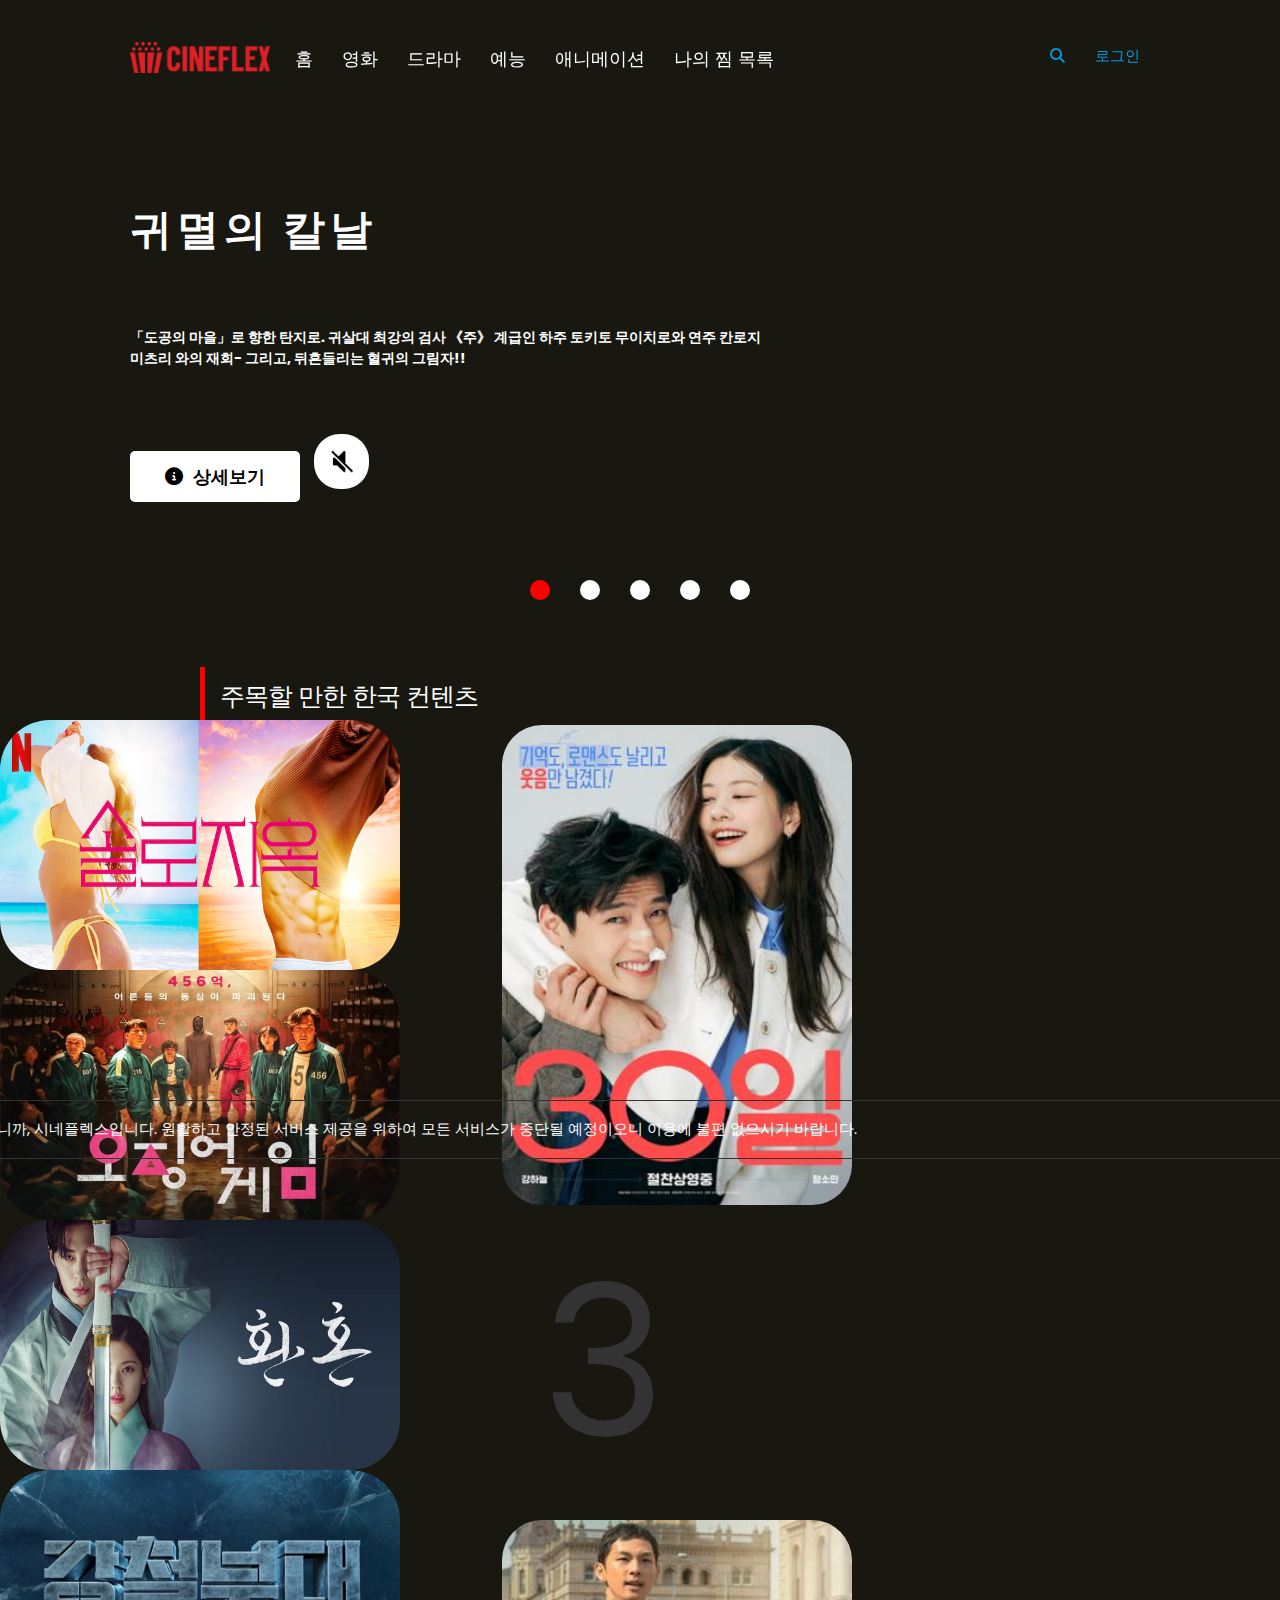
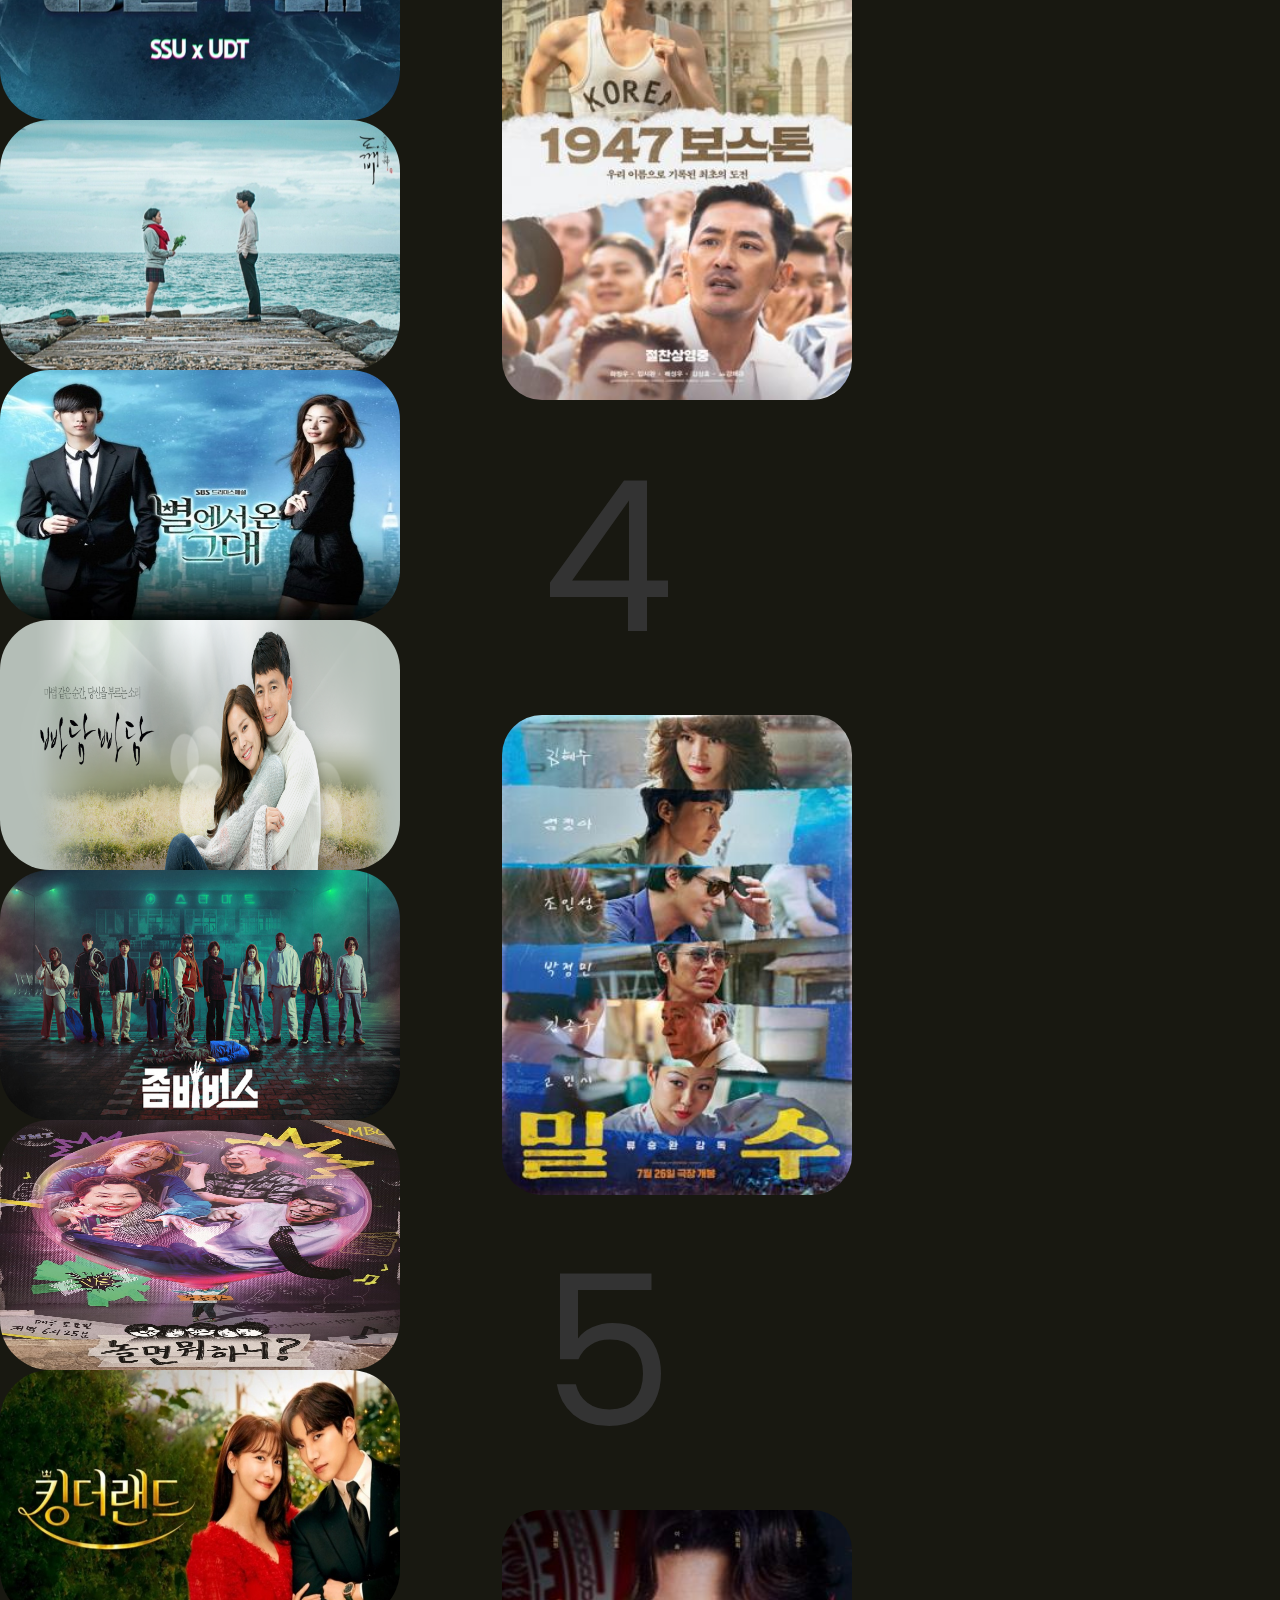
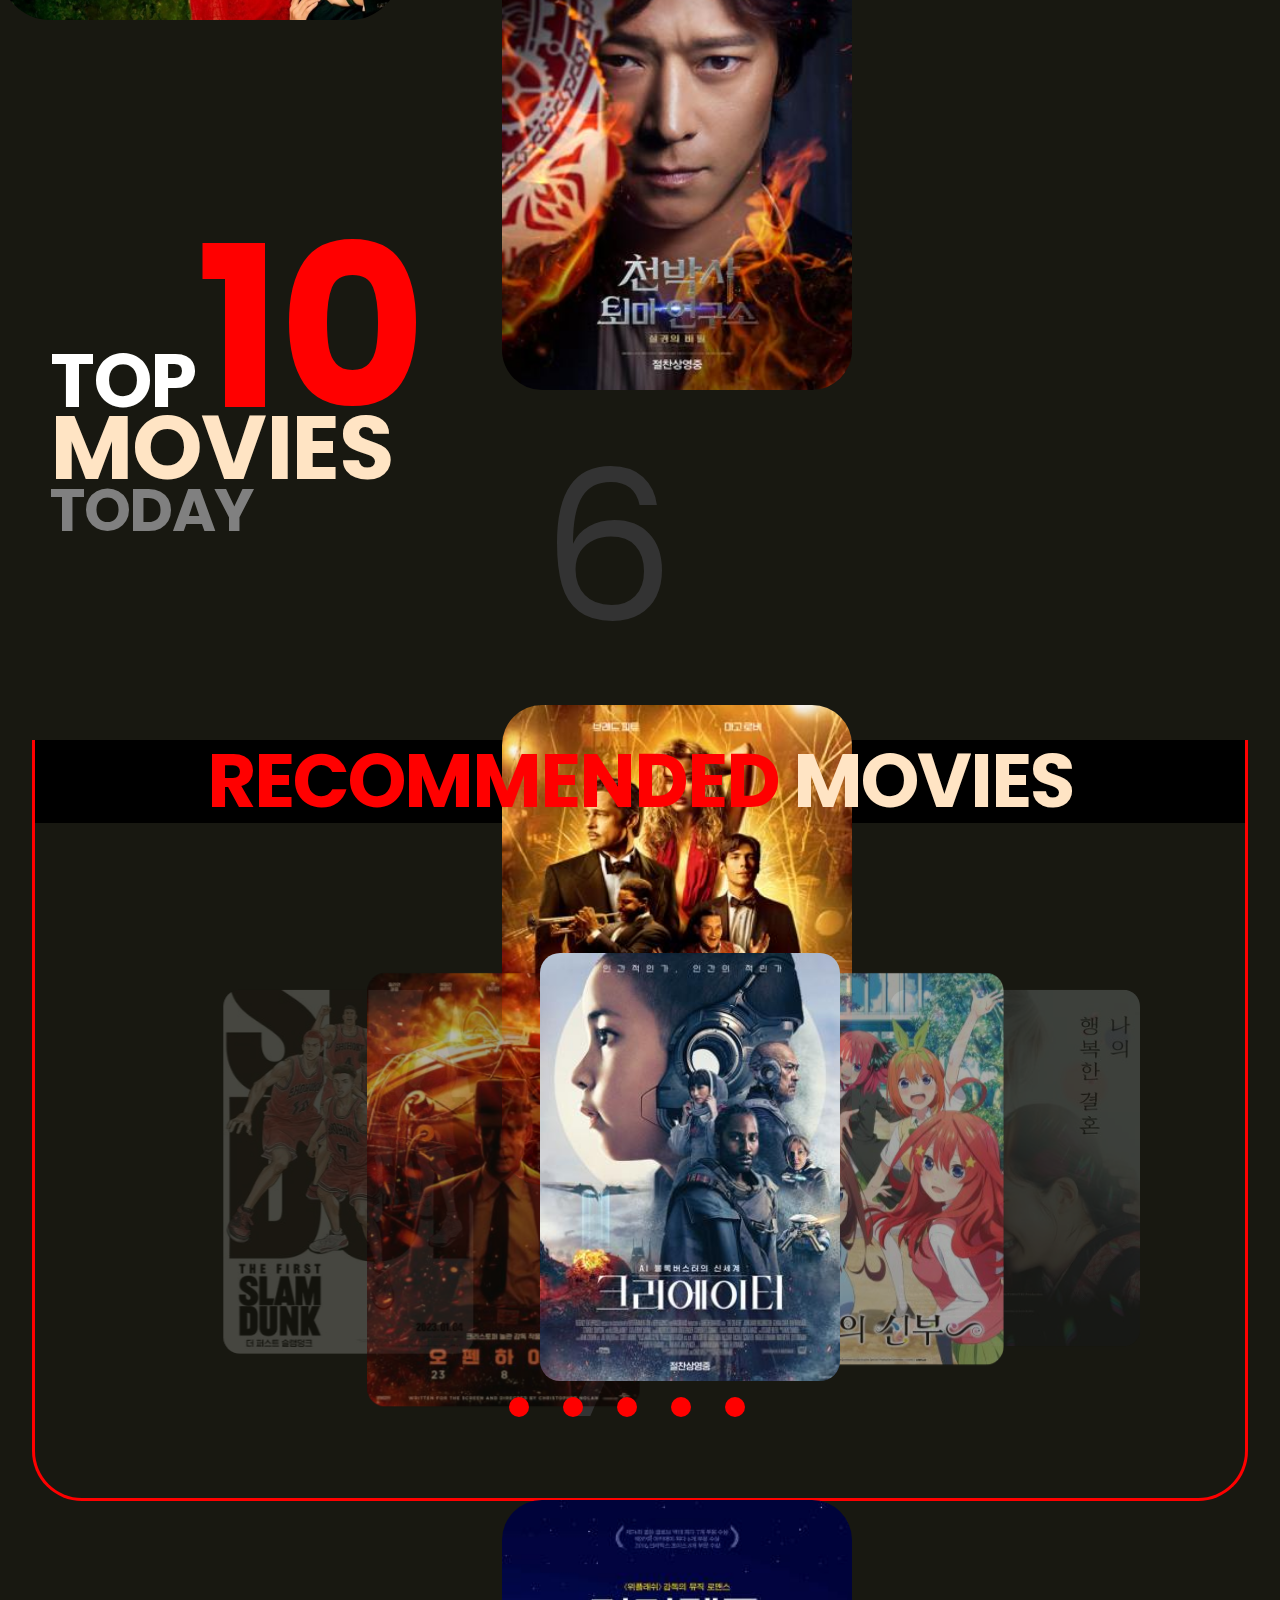
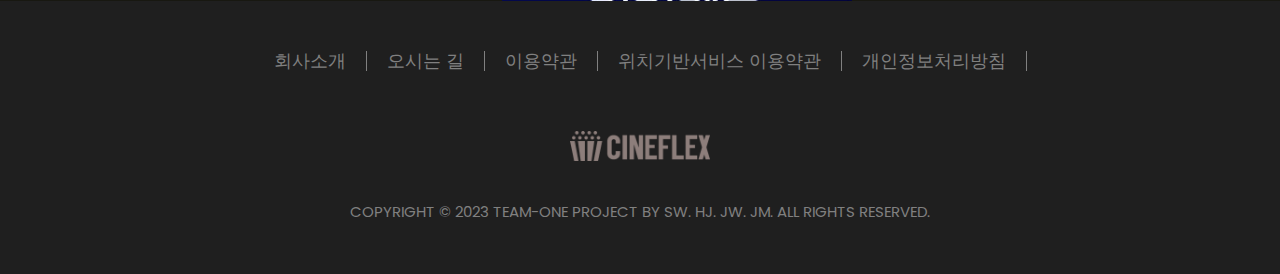
==== commit 728fa1b2: "d" ====
--- a/index.html
+++ b/index.html
@@ -116,11 +116,11 @@
           alt="귀멸의 칼날"
           class="p_main_img"
         />
-        <h1 class="p_main_font">귀멸의 칼날</h1>
-        <a href="#" class="p_main_button1"
+        <h1 class="p_main_font"><img src="./images/katana_logo.png" class="katana_logo"></h1>
+        <a href="#" onClick="return false" class="p_main_button1 ggim_button" value="귀멸의 칼날"
           ><i class="fa-solid fa-plus"></i>찜 하기</a
         >
-        <a href="#" class="p_main_button2"
+        <a href="#" onClick="return false";  class="p_main_button2 modal_button" value="귀멸의 칼날"
           ><i class="fa-solid fa-circle-info"></i>상세정보</a
         >
         <!-- 태블릿 이하 메인 영역 끝 -->
--- a/css/layout.css
+++ b/css/layout.css
@@ -1,8 +1,3 @@
-/*############################################################
-* 레이아웃 css
-* @author TEAM-ONE BY 정미
-* 2023.10.11 ~
-############################################################*/
 @media (max-width: 399px) {
   div#wrap {
     display: block;
@@ -48,91 +43,89 @@
 
   /** Contents 영역 **/
   /* top 10 movie 영역 */
-  /*   div#wrap div#contents {
-    display: flex;
-    justify-content: space-between;
-    align-items: center;
-    max-height: 300px;
+  div#wrap div#contents {
+    display: flex;
+    justify-content: space-between;
+    align-items: center;
+    margin-top: -200px;
+    max-height: 400px;
+  }
+
+  /** Footer 영역(전체) **/
+  div#wrap footer {
+    position: relative;
+    width: 100%;
+    height: auto;
+    padding: 20px;
+    margin-bottom: 30px;
+    background-color: #1f1f1f;
+    text-align: center;
+  }
+
+  /* search.html 푸터 영역 */
+  div#wrap footer.search {
+    position: relative;
+    width: 100%;
+    height: auto;
+    padding: 30px;
+    margin-top: 0px;
+    background-color: #1f1f1f;
+    text-align: center;
+  }
+}
+@media (min-width: 400px) and (max-width: 767px) {
+  div#wrap {
+    display: block;
+    width: 100%;
+    overflow: hidden;
+  }
+
+  div#wrap header {
+    display: flex;
+    justify-content: space-between;
+    align-items: center;
+  }
+
+  /* Article 영역 (롤링 뉴스) */
+  div#wrap div#article {
+    display: none;
+  }
+
+  /* div#wrap div#article {
+    position: absolute;
+    top: 1100px;
+    width: 100%;
+    border-top: 1px solid #333;
+    border-bottom: 1px solid #333;
+    padding: 17px 15px;
+    overflow: hidden;
+  }
+  div#wrap div#article .para {
+    white-space: nowrap;
+    clear: both;
+    float: left;
+  }
+
+  div#wrap div#article .para a,
+  a.articale_link {
+    padding-top: 25px;
+    padding-bottom: 5px;
+    text-decoration: none;
+    font-size: 1.5em;
+  }
+  div#wrap div#article span {
+    color: #fff;
   } */
-  div#wrap div#contents {
-    display: none;
-  }
-
-  /** Footer 영역(전체) **/
-  div#wrap footer {
-    position: relative;
-    width: 100%;
-    height: auto;
-    padding: 20px;
-    margin-top: 20px;
-    background-color: #1f1f1f;
-    text-align: center;
-  }
-
-  /* search.html 푸터 영역 */
-  div#wrap footer.search {
-    position: relative;
-    width: 100%;
-    height: auto;
-    padding: 30px;
-    margin-top: 0px;
-    background-color: #1f1f1f;
-    text-align: center;
-  }
-}
-@media (min-width: 400px) and (max-width: 767px) {
-  div#wrap {
-    display: block;
-    width: 100%;
-    overflow: hidden;
-  }
-
-  div#wrap header {
-    display: flex;
-    justify-content: space-between;
-    align-items: center;
-  }
-
-  /* Article 영역 (롤링 뉴스) */
-  div#wrap div#article {
-    display: none;
-  }
-
-  /* div#wrap div#article {
-    position: absolute;
-    top: 1100px;
-    width: 100%;
-    border-top: 1px solid #333;
-    border-bottom: 1px solid #333;
-    padding: 17px 15px;
-    overflow: hidden;
-  }
-  div#wrap div#article .para {
-    white-space: nowrap;
-    clear: both;
-    float: left;
-  }
-
-  div#wrap div#article .para a,
-  a.articale_link {
-    padding-top: 25px;
-    padding-bottom: 5px;
-    text-decoration: none;
-    font-size: 1.5em;
-  }
-  div#wrap div#article span {
-    color: #fff;
-  } */
-
-  /** Contents 영역 **/
-  /* top 10 movie 영역 */
-  div#wrap div#contents {
-    display: flex;
-    justify-content: space-between;
-    align-items: center;
-    max-height: 400px;
-  }
-
+
+  /** Contents 영역 **/
+  /* top 10 movie 영역 */
+  div#wrap div#contents {
+    display: flex;
+    justify-content: space-between;
+    align-items: center;
+    margin-top: -250px;
+    max-height: 550px;
+  }
   /** Footer 영역(전체) **/
   div#wrap footer {
     position: relative;
--- a/css/header.css
+++ b/css/header.css
@@ -282,10 +282,14 @@
     left: 50%;
     transform: translateX(-50%);
   }
+  .katana_logo {
+    width: 150px;
+    height: 150px;
+  }
   .p_main_button1 {
     position: absolute;
     border: none;
-    bottom: 50px;
+    bottom: 85px;
     left: 15%;
     background-color: white;
     color: black;
@@ -297,7 +301,7 @@
   .p_main_button2 {
     position: absolute;
     border: none;
-    bottom: 50px;
+    bottom: 85px;
     right: 15%;
     background-color: white;
     color: black;
@@ -312,7 +316,7 @@
     bottom: 0;
     left: 0;
     width: 100%;
-    height: 10%;
+    height: 5%;
     background: linear-gradient(
       to top,
       rgba(24, 24, 17, 1) 0%,
@@ -591,6 +595,7 @@
   }
   .p_main_img {
     width: 100%;
+    margin-top: 0;
   }
   .p_main_font {
     position: absolute;
@@ -599,10 +604,14 @@
     left: 50%;
     transform: translateX(-50%);
   }
+  .katana_logo {
+    width: 150px;
+    height: 150px;
+  }
   .p_main_button1 {
     position: absolute;
     border: none;
-    bottom: 50px;
+    bottom: 85px;
     left: 15%;
     background-color: white;
     color: black;
@@ -614,7 +623,7 @@
   .p_main_button2 {
     position: absolute;
     border: none;
-    bottom: 50px;
+    bottom: 85px;
     right: 15%;
     background-color: white;
     color: black;
@@ -629,7 +638,7 @@
     bottom: 0;
     left: 0;
     width: 100%;
-    height: 10%;
+    height: 5%;
     background: linear-gradient(
       to top,
       rgba(24, 24, 17, 1) 0%,
@@ -705,6 +714,9 @@
   }
   header .navigation .navigation-items a:hover:before {
     width: 100%;
+  }
+  .navi-item {
+    display: none;
   }
   .menu {
     display: flex;
@@ -911,10 +923,14 @@
     left: 50%;
     transform: translateX(-50%);
   }
+  .katana_logo {
+    width: 250px;
+    height: 250px;
+  }
   .p_main_button1 {
     position: absolute;
     border: none;
-    bottom: 50px;
+    bottom: 85px;
     left: 15%;
     background-color: white;
     color: black;
@@ -926,7 +942,7 @@
   .p_main_button2 {
     position: absolute;
     border: none;
-    bottom: 50px;
+    bottom: 85px;
     right: 15%;
     background-color: white;
     color: black;
@@ -941,7 +957,7 @@
     bottom: 0;
     left: 0;
     width: 100%;
-    height: 10%;
+    height: 5%;
     background: linear-gradient(
       to top,
       rgba(24, 24, 17, 1) 0%,
@@ -1034,7 +1050,7 @@
   .home {
     position: relative;
     width: 100%;
-    min-height: 100vh;
+    height: 100%;
     display: flex;
     justify-content: center;
     flex-direction: column;
@@ -1055,7 +1071,7 @@
     display: block;
   }
   .home .content h1 {
-    font-size: 4em;
+    font-size: 3.3vw;
     font-weight: 900;
     text-transform: uppercase;
     letter-spacing: 5px;
@@ -1064,7 +1080,7 @@
   }
   .home .content p {
     margin-bottom: 65px;
-    font-size: 20px;
+    font-size: 1.1vw;
     font-weight: 700;
   }
   /* 상세보기 */
@@ -1134,13 +1150,12 @@
   }
 
   /* 헤더 하단 슬라이드 영역 추가 10-18 by HJ*/
-  .K_title h5 {
+  .K_title {
     /*10-19 수정 by HJ */
     position: absolute;
     z-index: 99;
     color: #fff;
     letter-spacing: -1px;
-    width: 100%;
     font-weight: 700px;
     border-left: 5px solid red;
     padding-left: 15px;
--- a/css/login.css
+++ b/css/login.css
@@ -71,7 +71,6 @@
     margin: 0 auto;
     text-align: center;
     width: 200px;
-    margin-top: 20px;
   }
   /* 로그인 타이틀 */
   h2 {
@@ -233,7 +232,6 @@
     margin: 0 auto;
     text-align: center;
     width: 200px;
-    margin-top: 20px;
   }
   /* 로그인 타이틀 */
   h2 {
--- a/css/main.css
+++ b/css/main.css
@@ -8,10 +8,11 @@
 @media (max-width: 399px) {
   /* top 10 영화 타이틀 */
   div#wrap div#contents div#top_title {
-    font-size: 2em;
-    font-weight: 500;
-    padding-left: 50px;
+    font-size: 1em;
+    font-weight: 500;
+    padding-left: 20px;
     margin-top: 300px;
+    margin-bottom: 50px;
   }
   /* 글씨: top */
   div#wrap div#contents div#top_title p:nth-child(1) {
@@ -19,6 +20,7 @@
   }
   /* 숫자: 10 */
   div#wrap div#contents div#top_title p:nth-child(1) span {
+    font-size: 2em;
     color: red;
   }
   /* 글씨: movies */
@@ -30,30 +32,29 @@
     color: gray;
   }
 
-  /* 숫자들: top 10 */
   swiper-container.mySwiper {
     width: 100%;
-    min-height: 300px;
+    min-height: 250px;
     margin-left: 6%;
     margin-top: 600px;
     overflow: hidden;
   }
   swiper-container.mySwiper span {
-    font-size: 5rem;
+    font-size: 4rem;
     font-weight: 900px;
     letter-spacing: -5px;
     color: #333;
   }
   swiper-container.mySwiper swiper-slide {
     text-align: left;
-    margin: 0;
+    margin-right: 20px;
     padding: 0;
   }
   swiper-container.mySwiper swiper-slide img {
-    width: 150px;
-    height: 200px;
+    width: 100px;
+    height: 140px;
     border-radius: 15px;
-    padding: 0;
+    padding: 2px;
   }
   swiper-container.mySwiper swiper-slide img.outline:hover {
     object-fit: cover;
@@ -65,6 +66,7 @@
     display: fixed;
     justify-content: space-between;
     align-items: center;
+    position: relative;
   }
   /* 추천영화 제목 */
   div#wrap div#contents2 div#recomm div#recommWrap h1 {
@@ -78,8 +80,8 @@
     color: red;
   }
   div#recomm div#recommWrap {
-    width: 80%;
-    margin: 100px auto;
+    width: 90%;
+    margin: 0px auto;
     border: 0px solid red;
     border-top: none;
     border-bottom-left-radius: 30px;
@@ -89,14 +91,14 @@
     color: bisque;
   }
   div#recomm div#recommWrap div.carousel {
-    height: 350px;
+    height: 300px;
     perspective: 200px;
   }
   div#recomm div#recommWrap div.carousel a.carousel-item {
     height: 200px;
   }
   div#recomm div#recommWrap div.carousel a.carousel-item img {
-    width: 85%;
+    width: 65%;
     border-radius: 15px;
   }
   /* 추천영상 - 클릭하면 이동하는 인디케이터 */
@@ -113,9 +115,9 @@
 @media (min-width: 400px) and (max-width: 767px) {
   /* top 10 영화 타이틀 */
   div#wrap div#contents div#top_title {
-    font-size: 2em;
-    font-weight: 500;
-    padding-left: 50px;
+    font-size: 1.2em;
+    font-weight: 500;
+    padding-left: 30px;
     margin-top: 300px;
   }
   /* 글씨: top */
@@ -124,6 +126,7 @@
   }
   /* 숫자: 10 */
   div#wrap div#contents div#top_title p:nth-child(1) span {
+    font-size: 2em;
     color: red;
   }
   /* 글씨: movies */
@@ -138,20 +141,19 @@
   /* 숫자들: top 10 */
   swiper-container.mySwiper {
     width: 100%;
-    min-height: 300px;
+    min-height: 400px;
     margin-left: 6%;
-    margin-top: 600px;
     overflow: hidden;
   }
   swiper-container.mySwiper span {
-    font-size: 5rem;
+    font-size: 7rem;
     font-weight: 900px;
-    letter-spacing: -5px;
+    letter-spacing: -10px;
     color: #333;
   }
   swiper-container.mySwiper swiper-slide {
     text-align: left;
-    margin: 0;
+    margin-right: 15px;
     padding: 0;
   }
   swiper-container.mySwiper swiper-slide img {
@@ -182,8 +184,8 @@
     color: red;
   }
   div#recomm div#recommWrap {
-    width: 85%;
-    margin: 100px auto;
+    width: 90%;
+    margin: 0px auto;
     border: 0px solid red;
     border-top: none;
     border-bottom-left-radius: 30px;
@@ -193,14 +195,14 @@
     color: bisque;
   }
   div#recomm div#recommWrap div.carousel {
-    height: 350px;
-    perspective: 700px;
+    height: 380px;
+    perspective: 500px;
   }
   div#recomm div#recommWrap div.carousel a.carousel-item {
     height: 300px;
   }
   div#recomm div#recommWrap div.carousel a.carousel-item img {
-    width: 90%;
+    width: 80%;
     border-radius: 15px;
   }
   /* 추천영상 - 클릭하면 이동하는 인디케이터 */
--- a/css/footer.css
+++ b/css/footer.css
@@ -14,7 +14,7 @@
     float: left;
     padding: 4px;
   }
-  div#wrap footer div ul li:nth-child(5) {
+  div#wrap footer div ul li:nth-child(6) {
     border-right: 0px solid gray;
     display: none;
   }
@@ -44,6 +44,7 @@
   div#wrap footer p.copyright {
     display: block;
     padding-top: 10px;
+    padding-bottom: 20px;
     font-size: 8px;
     color: gray;
   }
@@ -61,7 +62,7 @@
     line-height: 20px;
     border-right: 1px solid gray;
   }
-  div#wrap footer div ul li:nth-child(5) {
+  div#wrap footer div ul li:nth-child(6) {
     border-right: 0px solid gray;
   }
   div#wrap footer div ul li:last-child {
@@ -90,6 +91,7 @@
   div#wrap footer p.copyright {
     display: block;
     padding-top: 20px;
+    padding-bottom: 40px;
     font-size: 10px;
     color: gray;
   }
@@ -108,7 +110,7 @@
     line-height: 20px;
     border-right: 1px solid gray;
   }
-  div#wrap footer div ul li:nth-child(5) {
+  div#wrap footer div ul li:nth-child(6) {
     border-right: 0px solid gray;
   }
   div#wrap footer div ul li:last-child {
@@ -154,7 +156,7 @@
     line-height: 20px;
     border-right: 1px solid gray;
   }
-  div#wrap footer div ul li:nth-child(5) {
+  div#wrap footer div ul li:nth-child(6) {
     border-right: 0px solid gray;
   }
   div#wrap footer div ul li:last-child {
--- a/css/searchcss.css
+++ b/css/searchcss.css
@@ -133,6 +133,10 @@
     letter-spacing: -2px; /* 정미 추가 */
     font-weight: 700px; /* 정미 수정 */
     color: white;
+    width: 80%;
+    text-overflow: ellipsis;
+    overflow: hidden;
+    white-space: nowrap;
   }
   #recomendList .recomended span.movie_type,
   .sections span.movie_type {
@@ -386,6 +390,10 @@
     letter-spacing: -2px; /* 정미 추가 */
     font-weight: 700px; /* 정미 수정 */
     color: white;
+    width: 80%;
+    text-overflow: ellipsis;
+    overflow: hidden;
+    white-space: nowrap;
   }
   #recomendList .recomended span.movie_type,
   .sections span.movie_type {
@@ -638,6 +646,10 @@
     letter-spacing: -2px; /* 정미 추가 */
     font-weight: 700px; /* 정미 수정 */
     color: white;
+    width: 80%;
+    text-overflow: ellipsis;
+    overflow: hidden;
+    white-space: nowrap;
   }
   #recomendList .recomended span.movie_type,
   .sections span.movie_type {
@@ -723,7 +735,7 @@
   /* class명 정미 수정 및 scriptforsearch에서도 수정 */
   .recomended img {
     position: absolute;
-    top: -20px;
+    top: 0px;
     z-index: 2;
     width: 100%;
     height: 340px;
@@ -895,6 +907,10 @@
     letter-spacing: -2px; /* 정미 추가 */
     font-weight: 700px; /* 정미 수정 */
     color: white;
+    width: 80%;
+    text-overflow: ellipsis;
+    overflow: hidden;
+    white-space: nowrap;
   }
   #recomendList .recomended span.movie_type,
   .sections span.movie_type {
@@ -980,7 +996,7 @@
   /* class명 정미 수정 및 scriptforsearch에서도 수정 */
   .recomended img {
     position: absolute;
-    top: -20px;
+    top: 0px;
     z-index: 2;
     width: 100%;
     height: 340px;
--- a/css/mobilenav.css
+++ b/css/mobilenav.css
@@ -1,4 +1,4 @@
-@media (min-width: 1024px) {
+@media (min-width: 768px) {
   #mobile_nav_wrap {
     display: none;
     z-index: 9999999999;
@@ -46,7 +46,7 @@
   }
 }
 
-@media (max-width: 1023px) {
+@media (max-width: 767px) {
   #mobile_nav_wrap {
     display: block;
     z-index: 9999999999;
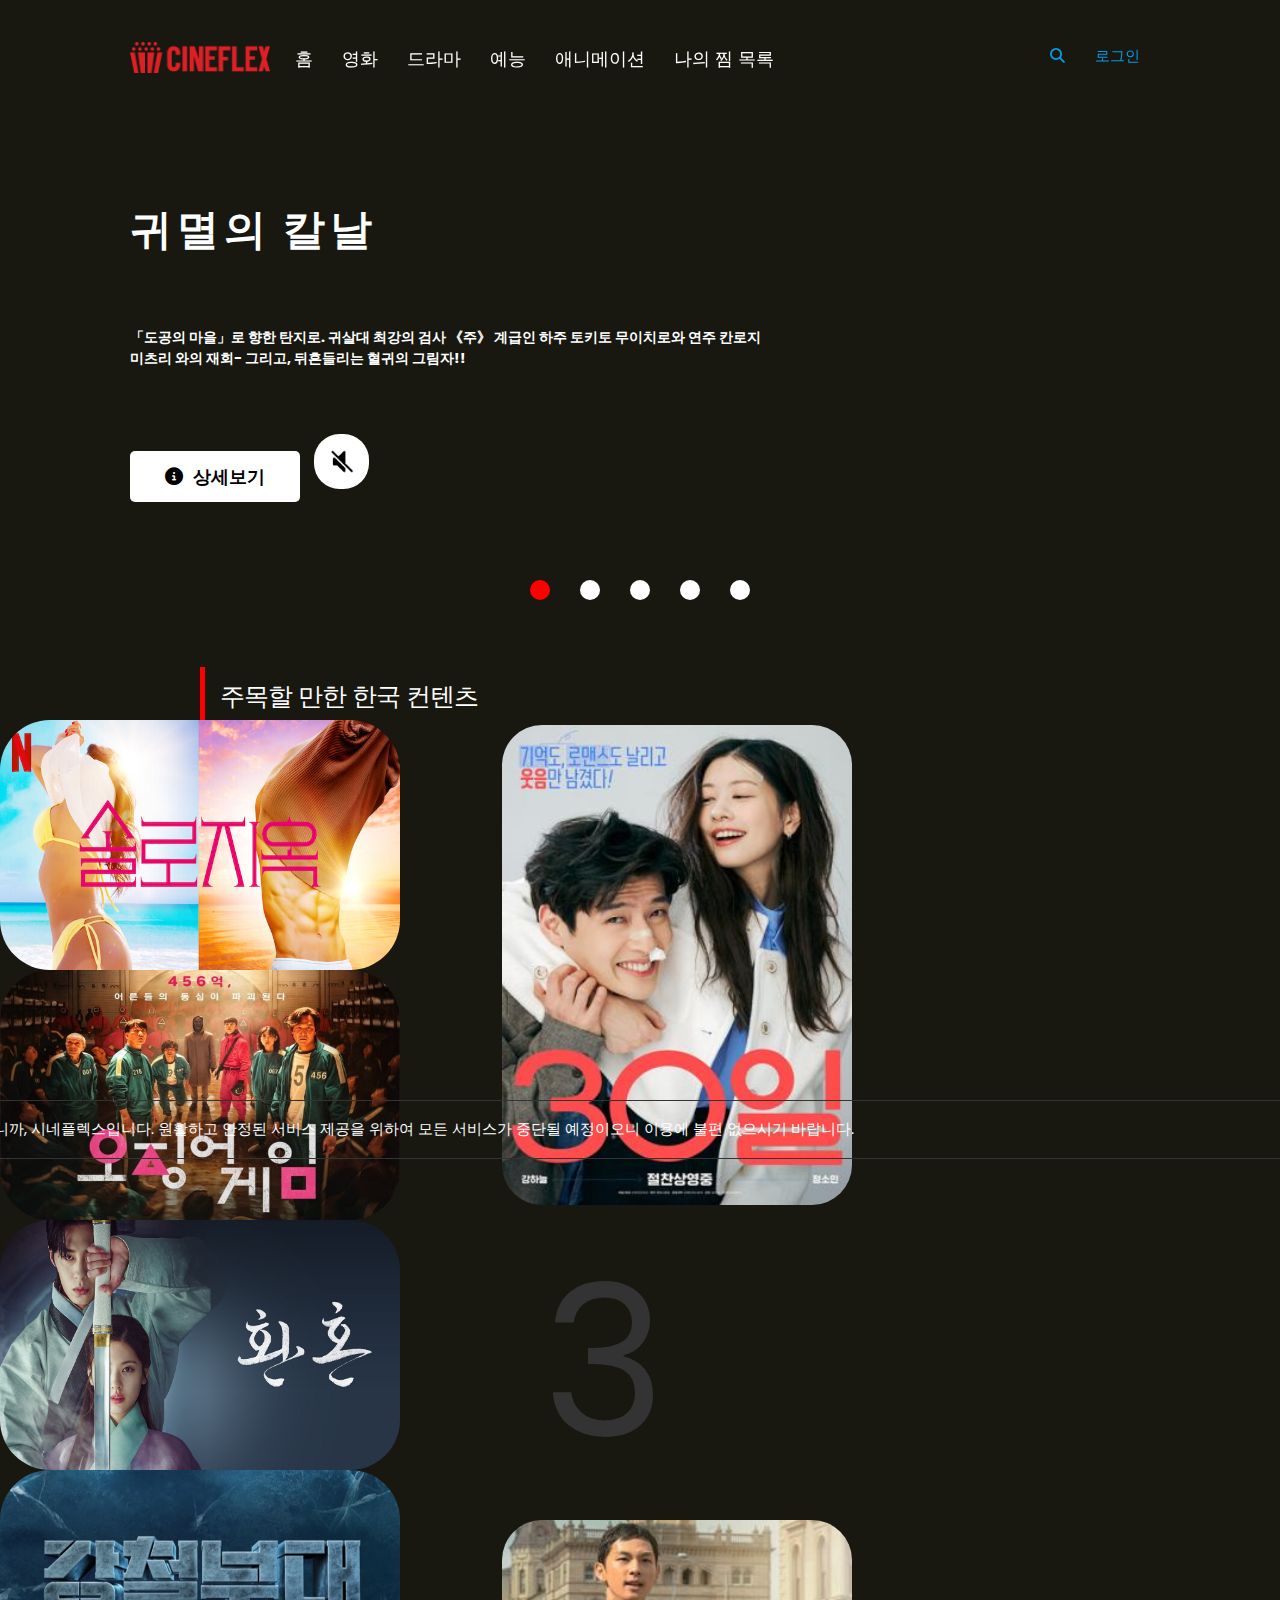
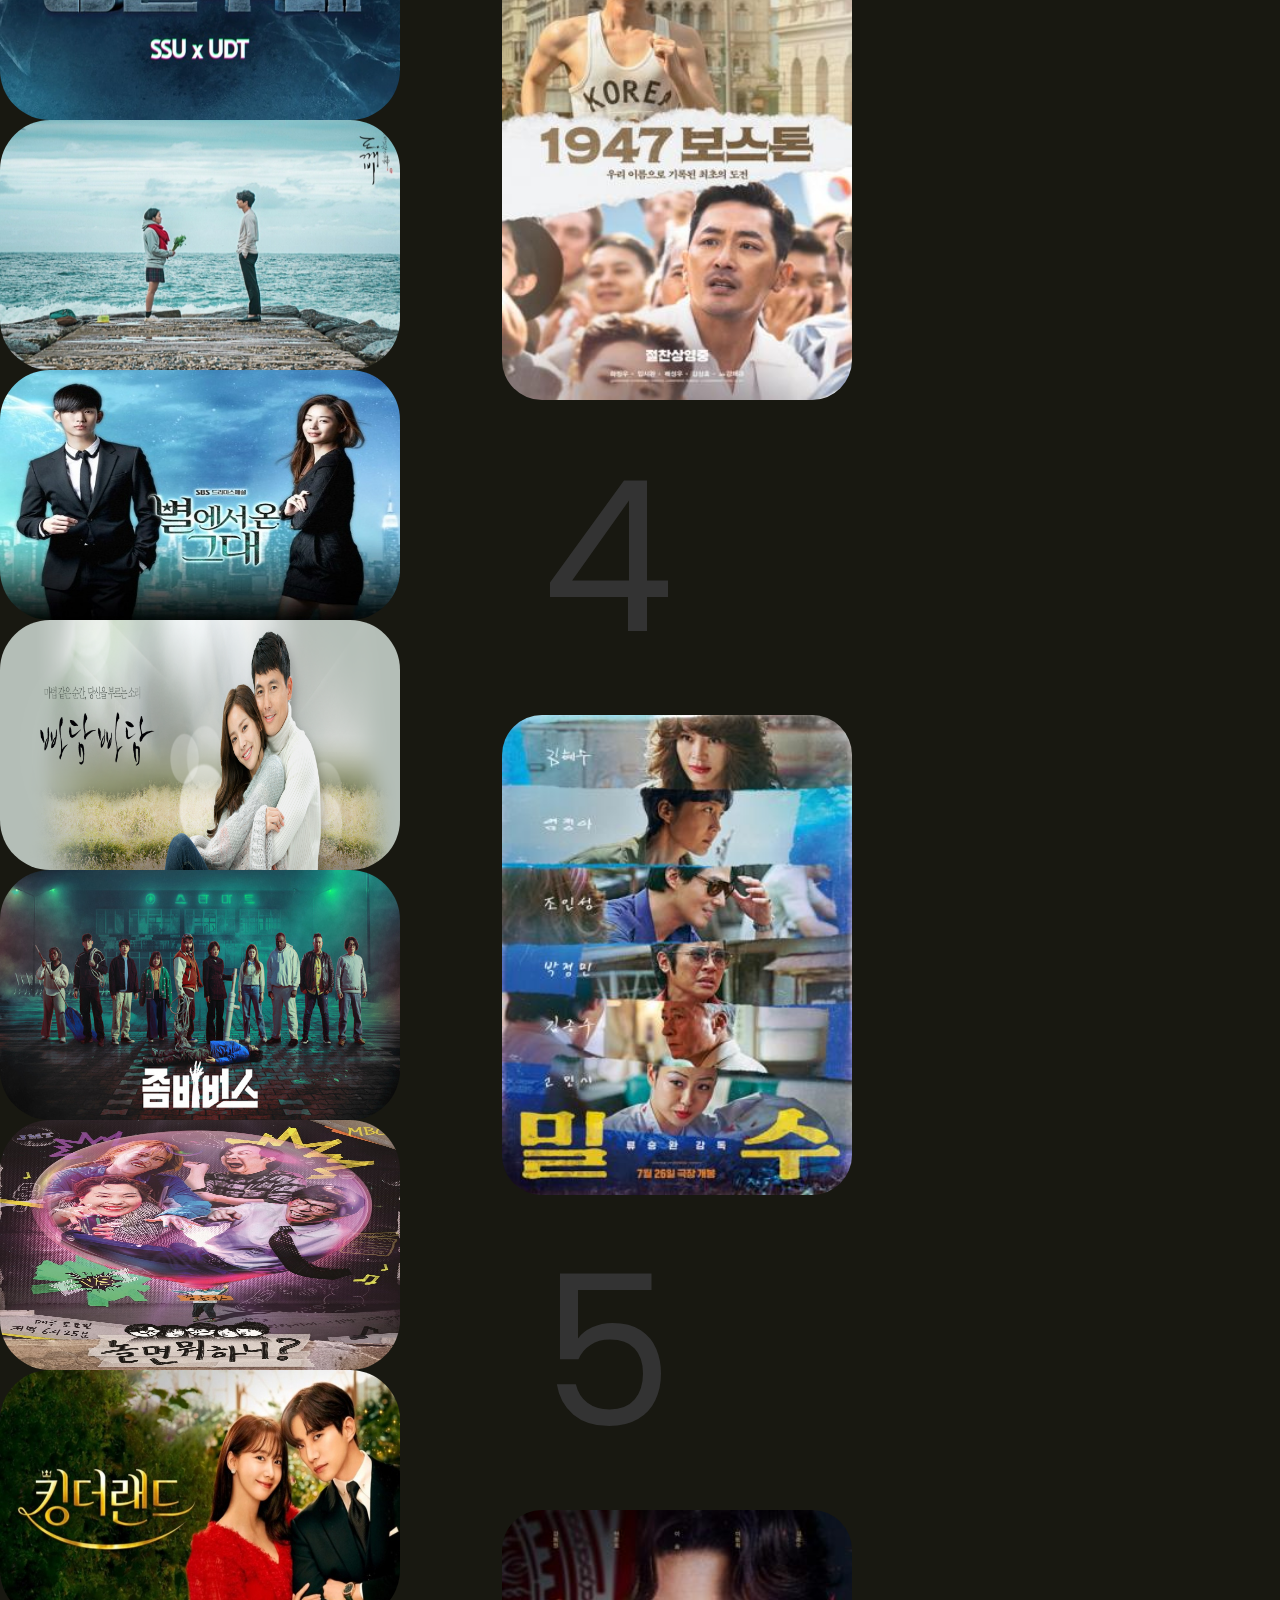
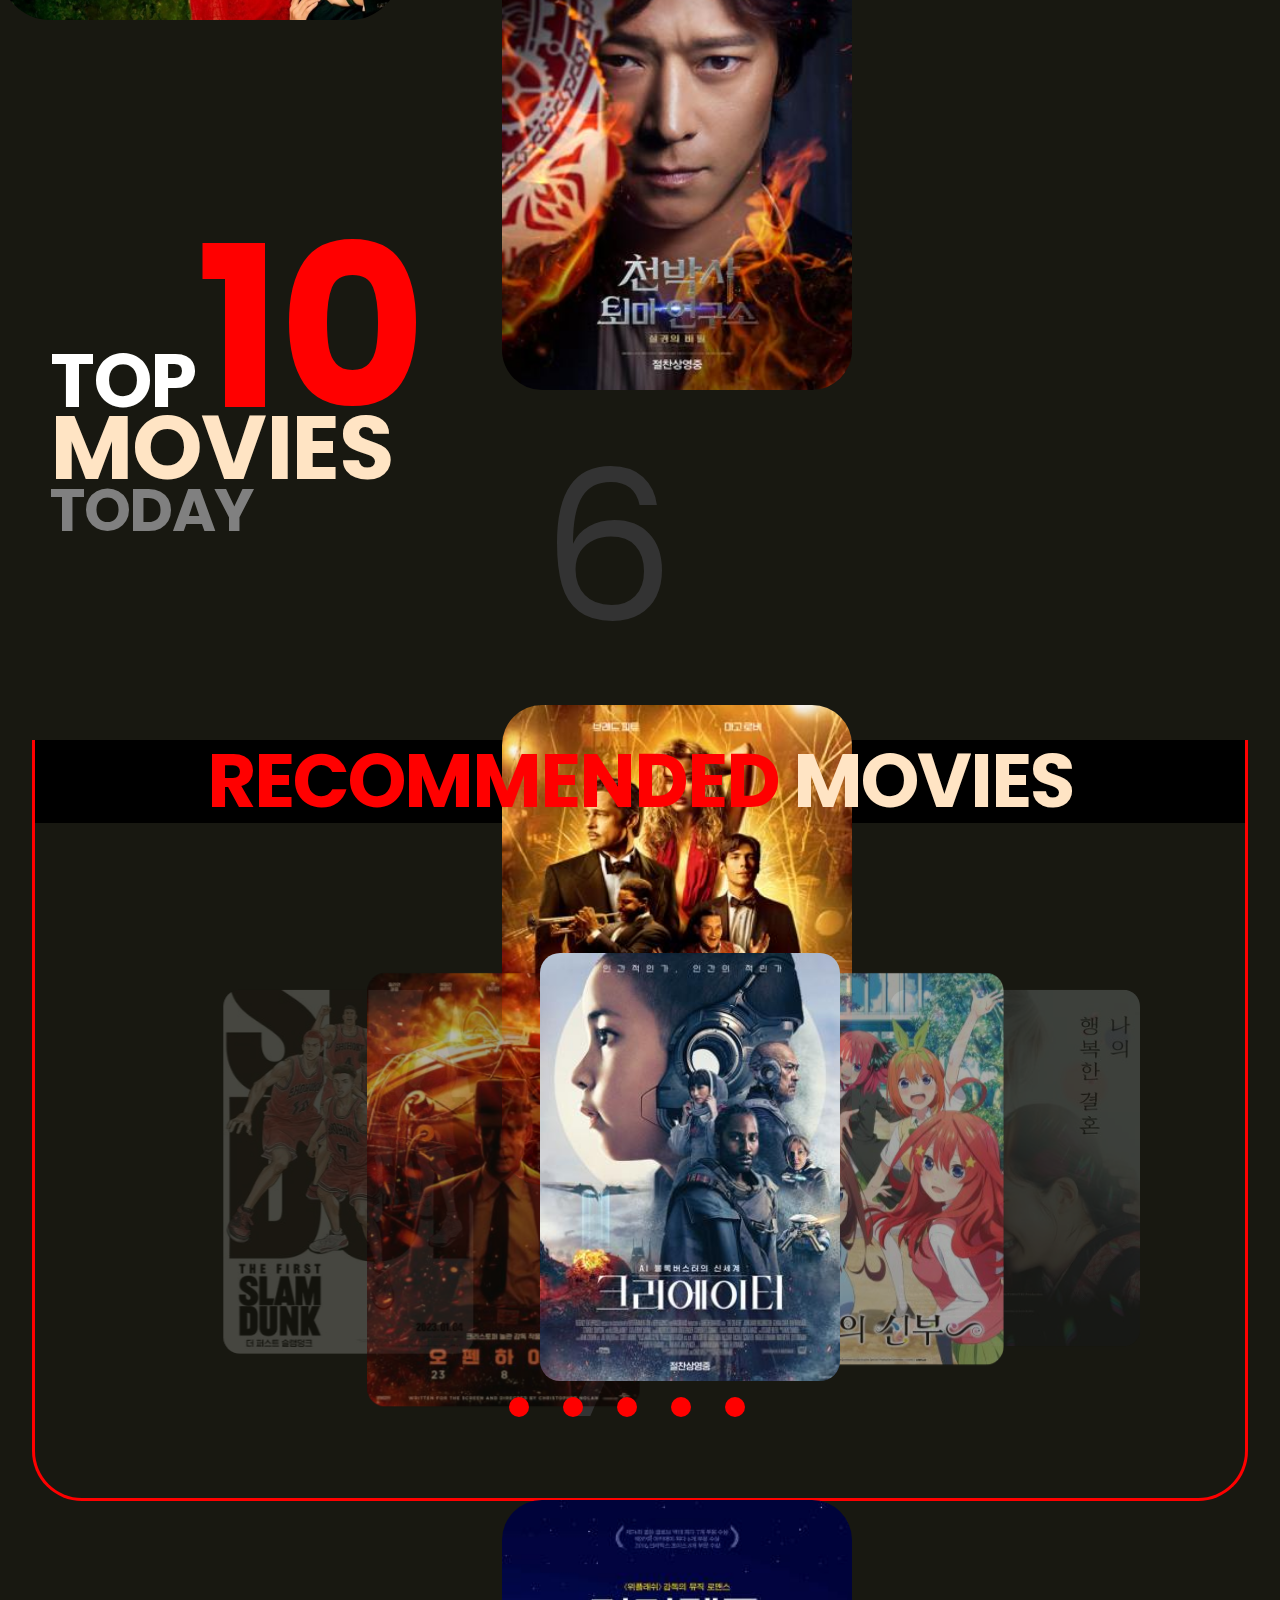
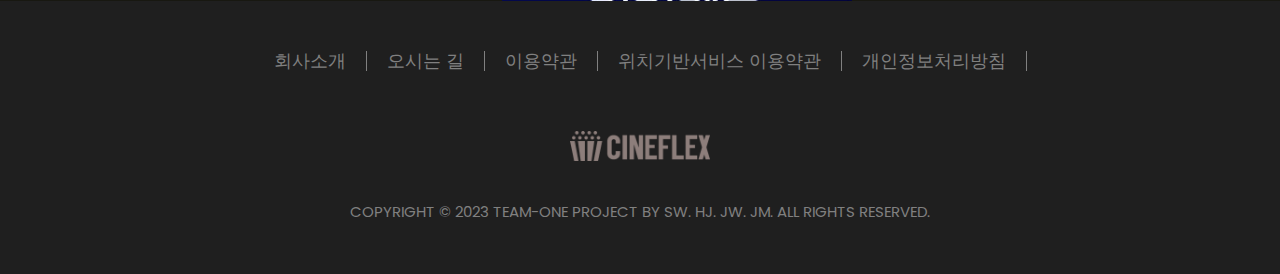
==== commit fefe55c5: "enter" ====
--- a/index.html
+++ b/index.html
@@ -341,7 +341,7 @@
           <a href="./index.html"><i class="fa-solid fa-house"></i></a>
         </li>
         <li><a href="./search.html?movieClick=ani">애니메이션</a></li>
-        <li><a href="./search.html?movieClick=entertaiment">예능</a></li>
+        <li><a href="./search.html?movieClick=entertainment">예능</a></li>
       </ul>
       <div class="m_clear"></div>
     </div>
